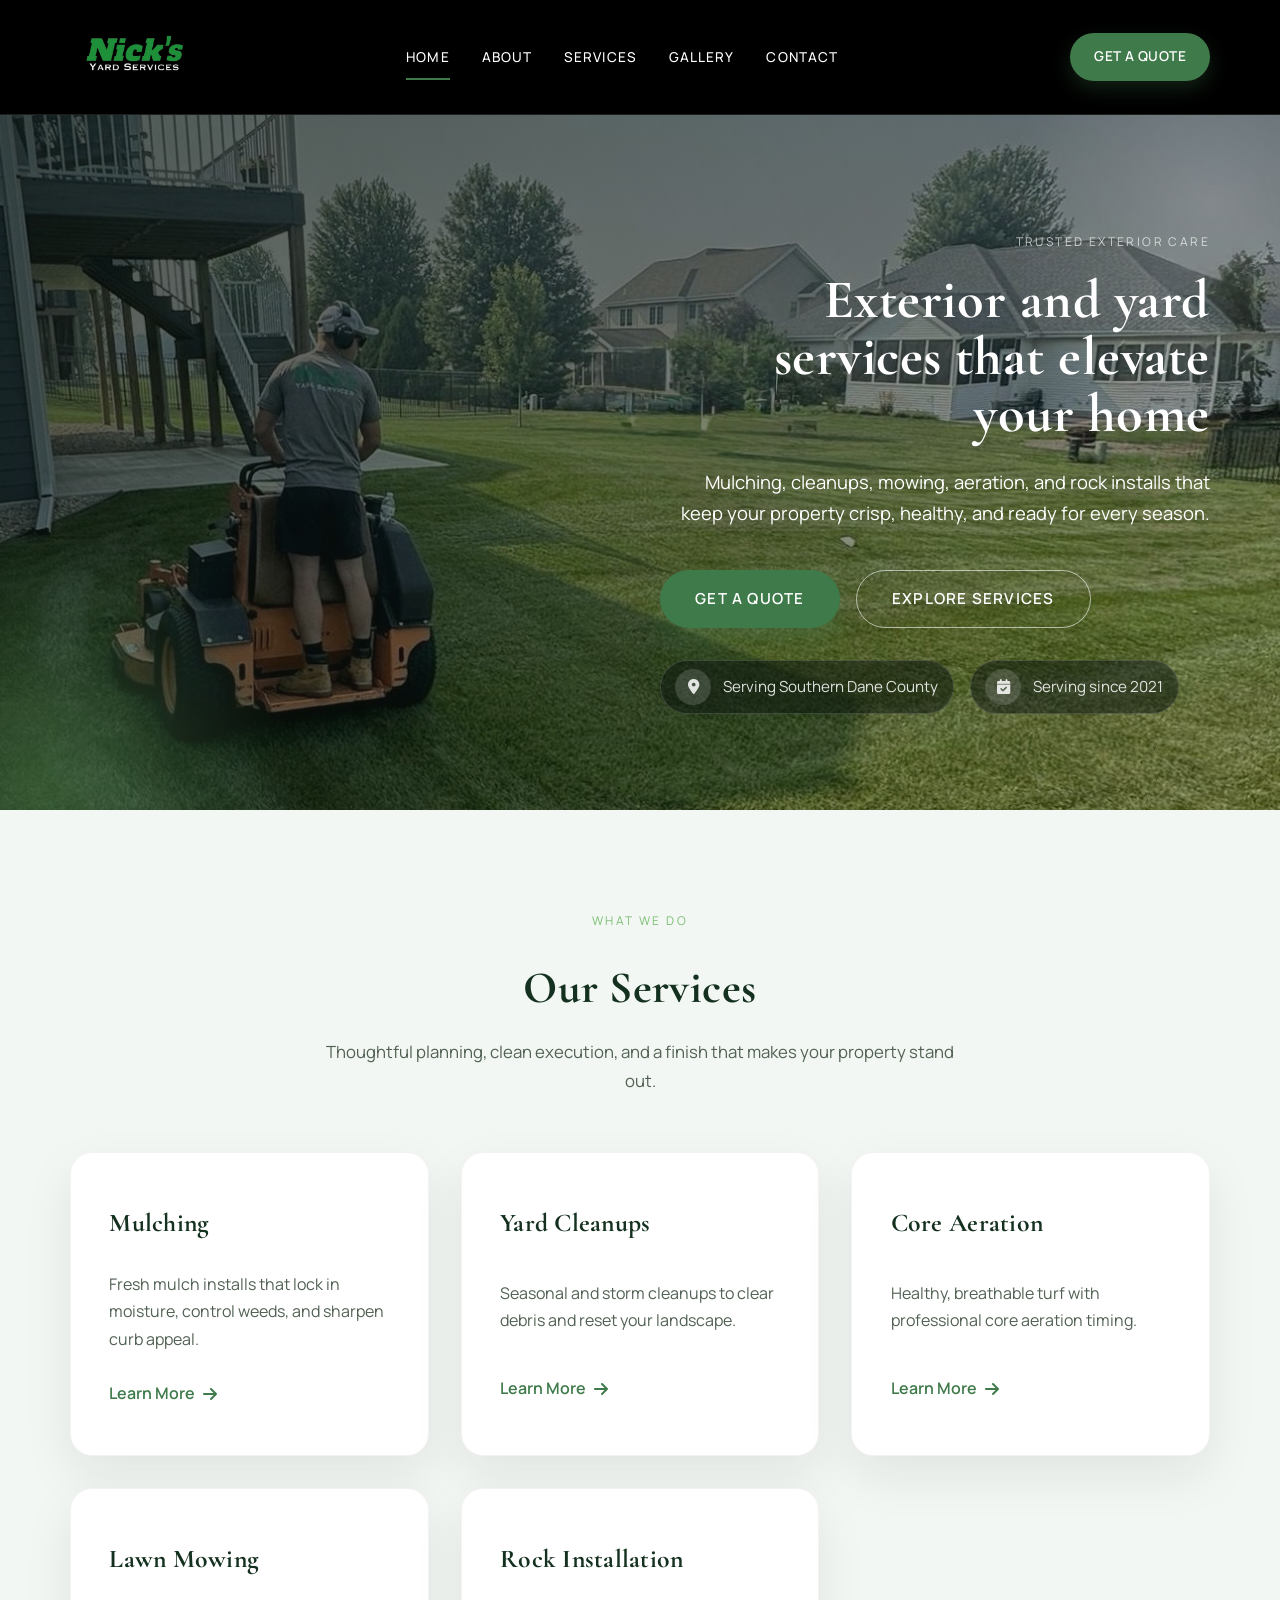
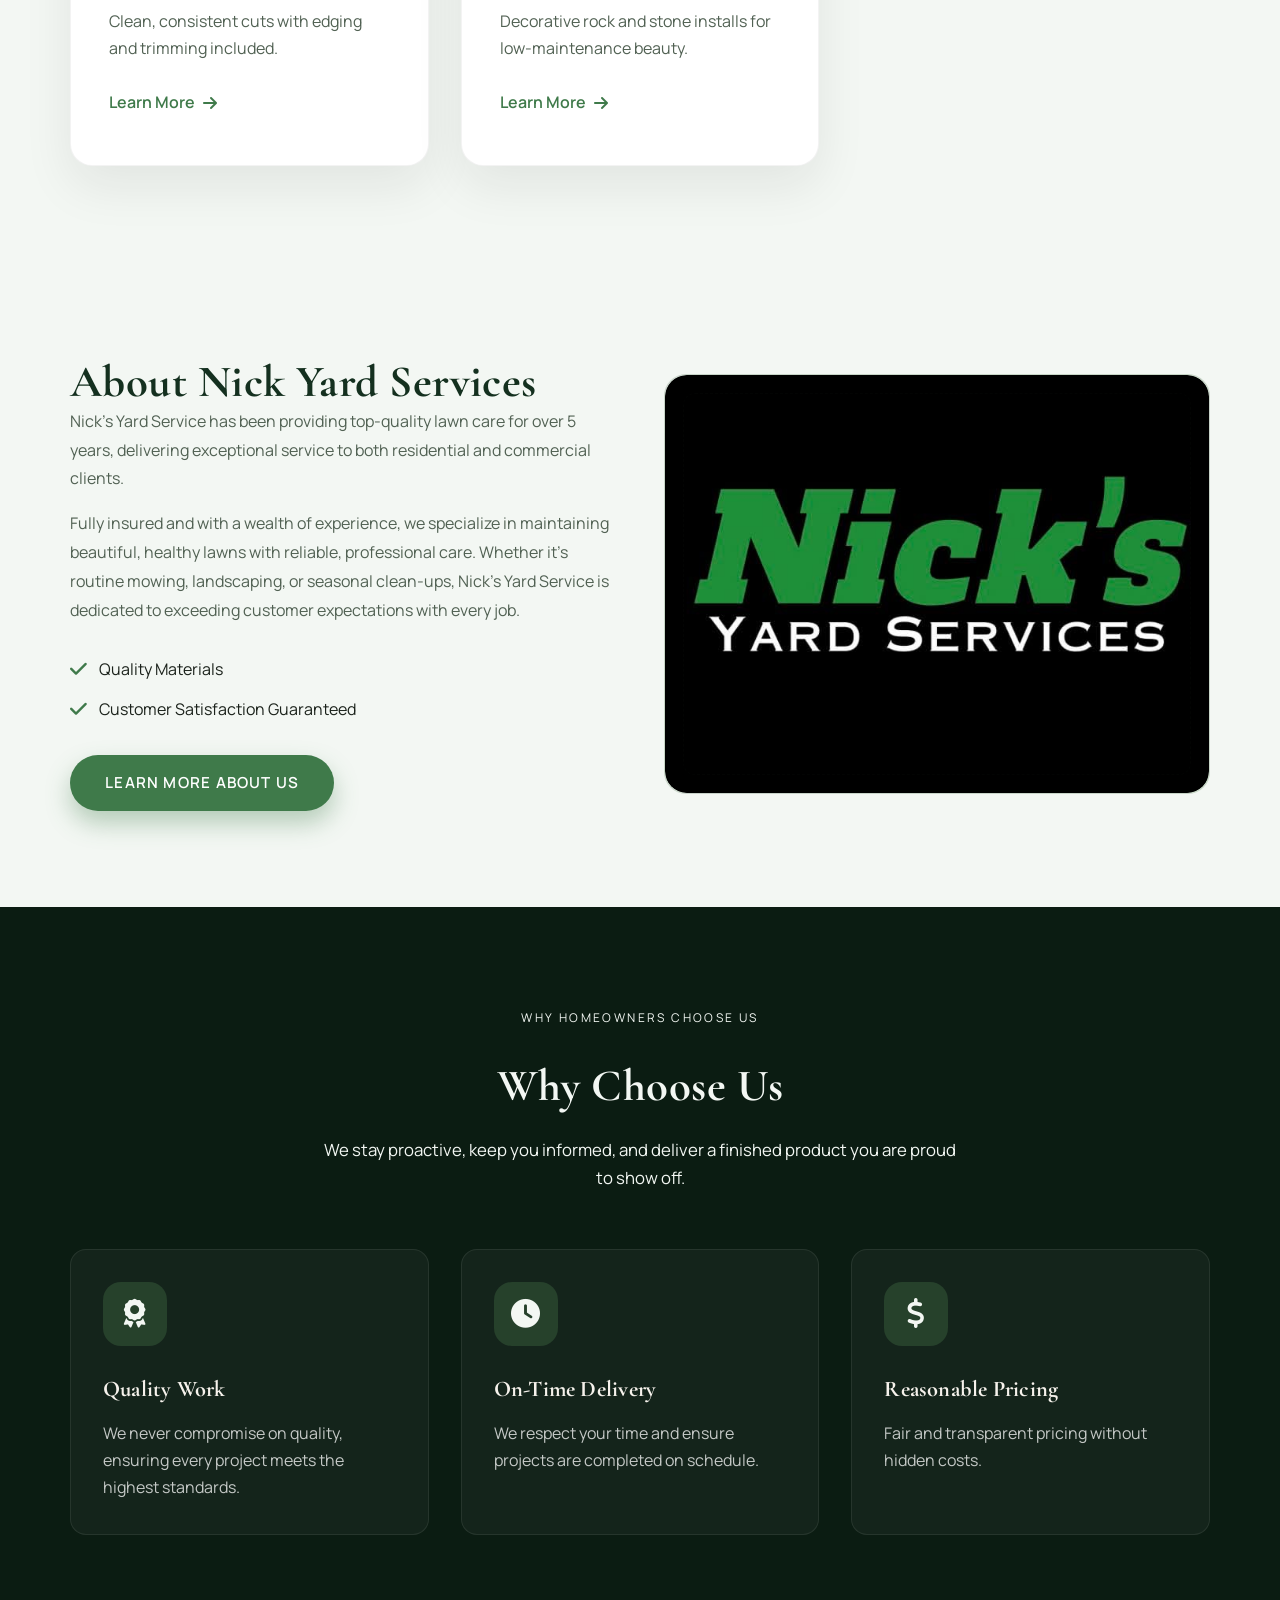
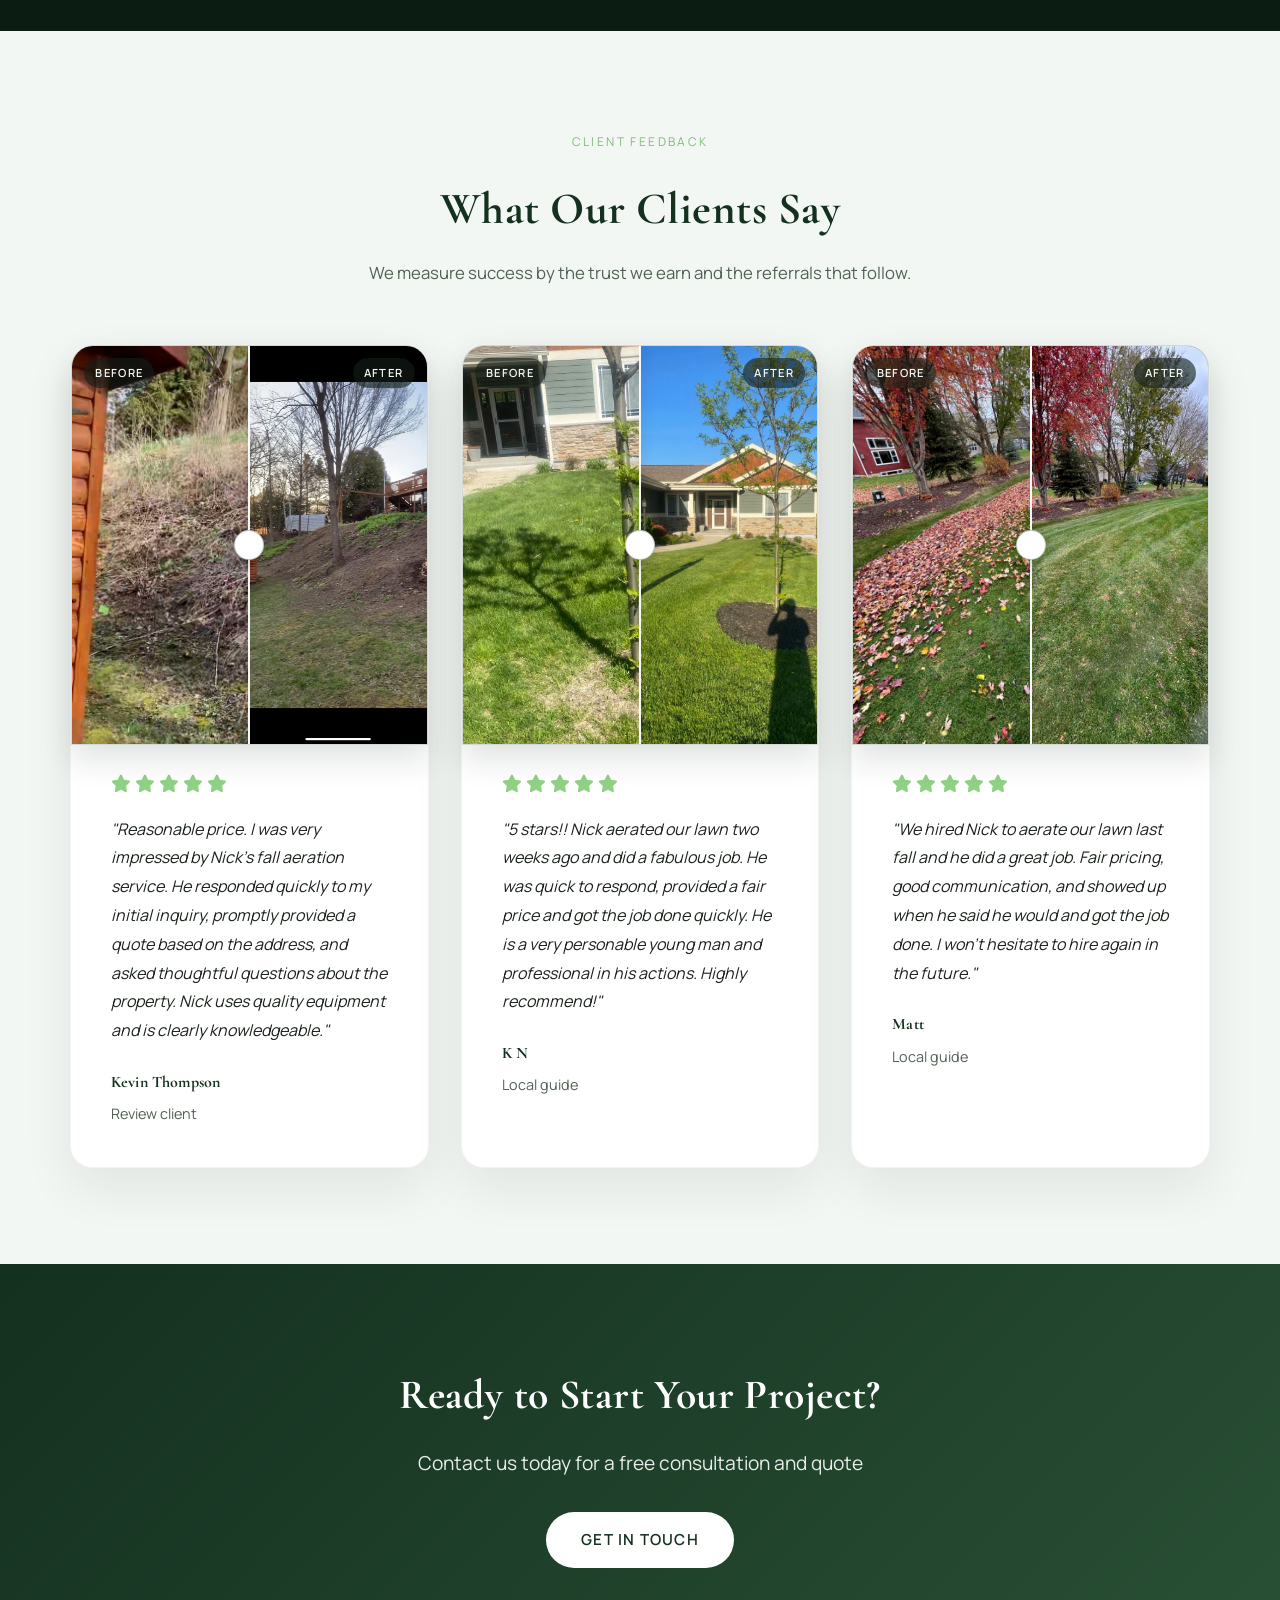
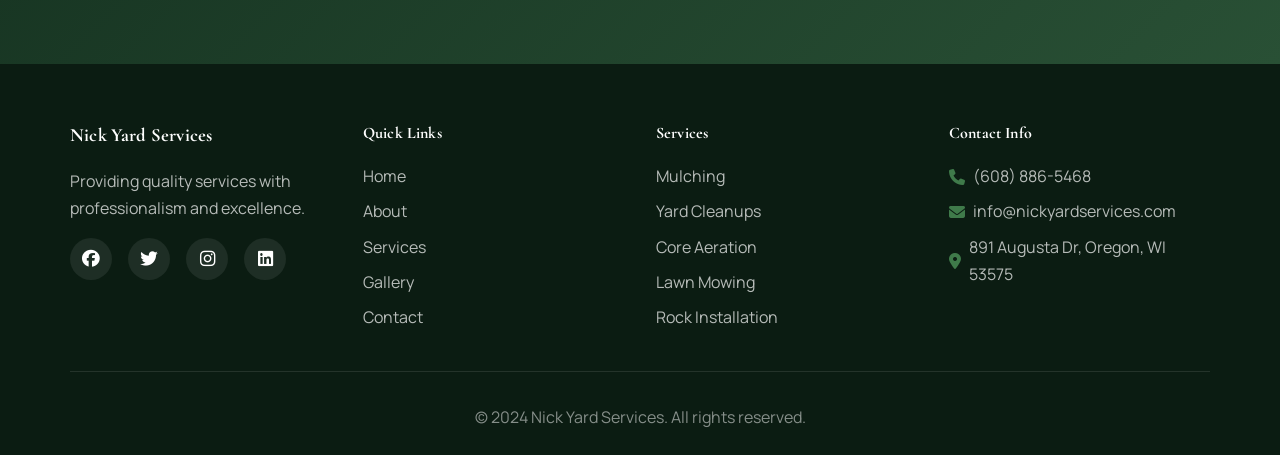
==== index.html @ 31096c82 "Image sliders done." ====
<!DOCTYPE html>
<html lang="en">
<head>
    <meta charset="UTF-8">
    <meta name="viewport" content="width=device-width, initial-scale=1.0">
    <meta name="description" content="Nick Yard Services - Professional services for your needs">
    <title>Nick Yard Services - Professional Services</title>
    <link rel="stylesheet" href="css/style.css">
    <link rel="preconnect" href="https://fonts.googleapis.com">
    <link rel="preconnect" href="https://fonts.gstatic.com" crossorigin>
    <link href="https://fonts.googleapis.com/css2?family=Cormorant+Garamond:wght@500;600;700&family=Manrope:wght@300;400;500;600;700&display=swap" rel="stylesheet">
    <link rel="stylesheet" href="https://cdnjs.cloudflare.com/ajax/libs/font-awesome/6.4.0/css/all.min.css">
</head>
<body>
    <!-- Header -->
    <header class="header">
        <nav class="navbar">
            <div class="container">
                <div class="nav-wrapper">
                    <div class="logo">
                        <a href="index.html" aria-label="Nick Yard Services home">
                            <img src="src/image0.jpeg" alt="Nick Yard Services logo" class="logo-img">
                        </a>
                    </div>
                    <ul class="nav-menu">
                        <li><a href="index.html" class="active">Home</a></li>
                        <li><a href="about.html">About</a></li>
                        <li><a href="services.html">Services</a></li>
                        <li><a href="gallery.html">Gallery</a></li>
                        <li><a href="contact.html">Contact</a></li>
                    </ul>
                    <a href="contact.html" class="nav-cta">Get a Quote</a>
                    <div class="hamburger">
                        <span></span>
                        <span></span>
                        <span></span>
                    </div>
                </div>
            </div>
        </nav>
    </header>

    <main>
        <!-- Hero Section -->
        <section class="hero hero-desktop">
            <div class="container hero-grid">
                <div class="hero-copy">
                    <span class="eyebrow">Trusted exterior care</span>
                    <h1 class="hero-title">Exterior and yard services that elevate your home</h1>
                    <p class="hero-subtitle">Mulching, cleanups, mowing, aeration, and rock installs that keep your property crisp, healthy, and ready for every season.</p>
                    <div class="hero-buttons">
                        <a href="contact.html" class="btn btn-primary">Get a Quote</a>
                        <a href="services.html" class="btn btn-secondary">Explore Services</a>
                    </div>
                    <div class="hero-highlights">
                        <div class="highlight">
                            <i class="fas fa-map-marker-alt"></i>
                            <span>Serving Southern Dane County</span>
                        </div>
                        <div class="highlight">
                            <i class="fas fa-calendar-check"></i>
                            <span>Serving since 2021</span>
                        </div>
                    </div>
                </div>
            </div>
        </section>

        <section class="hero hero-mobile">
            <div class="container hero-mobile-stack">
                <div class="hero-mobile-image" aria-hidden="true">
                    <h1 class="hero-title hero-mobile-title">Exterior and yard services that elevate your home</h1>
                </div>
                <div class="hero-mobile-card">
                    <span class="eyebrow">Trusted exterior care</span>
                    <p class="hero-subtitle">Mulching, cleanups, mowing, aeration, and rock installs that keep your property crisp, healthy, and ready for every season.</p>
                    <div class="hero-buttons">
                        <a href="contact.html" class="btn btn-primary">Get a Quote</a>
                        <a href="services.html" class="btn btn-secondary">Explore Services</a>
                    </div>
                    <div class="hero-highlights">
                        <div class="highlight">
                            <i class="fas fa-map-marker-alt"></i>
                            <span>Serving Southern Dane County</span>
                        </div>
                        <div class="highlight">
                            <i class="fas fa-calendar-check"></i>
                            <span>Serving since 2021</span>
                        </div>
                    </div>
                </div>
            </div>
        </section>

    <!-- Services Section -->
    <section class="services" id="services">
        <div class="container">
            <div class="section-header">
                <span class="eyebrow">What we do</span>
                <h2>Our Services</h2>
                <p>Thoughtful planning, clean execution, and a finish that makes your property stand out.</p>
            </div>
                <div class="services-grid">
                <div class="service-card">
                    <h3>Mulching</h3>
                    <p>Fresh mulch installs that lock in moisture, control weeds, and sharpen curb appeal.</p>
                    <a href="services.html#mulching" class="service-link">Learn More <i class="fas fa-arrow-right"></i></a>
                </div>
                <div class="service-card">
                    <h3>Yard Cleanups</h3>
                    <p>Seasonal and storm cleanups to clear debris and reset your landscape.</p>
                    <a href="services.html#cleanups" class="service-link">Learn More <i class="fas fa-arrow-right"></i></a>
                </div>
                <div class="service-card">
                    <h3>Core Aeration</h3>
                    <p>Healthy, breathable turf with professional core aeration timing.</p>
                    <a href="services.html#aeration" class="service-link">Learn More <i class="fas fa-arrow-right"></i></a>
                </div>
                <div class="service-card">
                    <h3>Lawn Mowing</h3>
                    <p>Clean, consistent cuts with edging and trimming included.</p>
                    <a href="services.html#mowing" class="service-link">Learn More <i class="fas fa-arrow-right"></i></a>
                </div>
                <div class="service-card">
                    <h3>Rock Installation</h3>
                    <p>Decorative rock and stone installs for low-maintenance beauty.</p>
                    <a href="services.html#rock" class="service-link">Learn More <i class="fas fa-arrow-right"></i></a>
                </div>
            </div>
        </div>
    </section>

    <!-- About Section -->
    <section class="about" id="about">
        <div class="container">
            <div class="about-wrapper">
                <div class="about-content">
                    <h2>About Nick Yard Services</h2>
                    <p>Nick's Yard Service has been providing top-quality lawn care for over 5 years, delivering exceptional service to both residential and commercial clients.</p>
                    <p>Fully insured and with a wealth of experience, we specialize in maintaining beautiful, healthy lawns with reliable, professional care. Whether it's routine mowing, landscaping, or seasonal clean-ups, Nick's Yard Service is dedicated to exceeding customer expectations with every job.</p>
                    <ul class="about-features">
                        <li><i class="fas fa-check"></i> Quality Materials</li>
                        <li><i class="fas fa-check"></i> Customer Satisfaction Guaranteed</li>
                    </ul>
                    <a href="about.html" class="btn btn-primary">Learn More About Us</a>
                </div>
                <div class="about-image">
                    <div class="image-placeholder">
                        <img src="src/image0.jpeg" alt="Nick Yard Services work" class="company-image">
                    </div>
                </div>
            </div>
        </div>
    </section>

    <!-- Why Choose Us Section -->
    <section class="why-choose">
        <div class="container">
            <div class="section-header">
                <span class="eyebrow">Why homeowners choose us</span>
                <h2>Why Choose Us</h2>
                <p>We stay proactive, keep you informed, and deliver a finished product you are proud to show off.</p>
            </div>
            <div class="features-grid">
                <div class="feature-item">
                    <div class="feature-icon">
                        <i class="fas fa-award"></i>
                    </div>
                    <h3>Quality Work</h3>
                    <p>We never compromise on quality, ensuring every project meets the highest standards.</p>
                </div>
                <div class="feature-item">
                    <div class="feature-icon">
                        <i class="fas fa-clock"></i>
                    </div>
                    <h3>On-Time Delivery</h3>
                    <p>We respect your time and ensure projects are completed on schedule.</p>
                </div>
                <div class="feature-item">
                    <div class="feature-icon">
                        <i class="fas fa-dollar-sign"></i>
                    </div>
                    <h3>Reasonable Pricing</h3>
                    <p>Fair and transparent pricing without hidden costs.</p>
                </div>
            </div>
        </div>
    </section>

    <!-- Testimonials Section -->
    <section class="testimonials" id="testimonials">
        <div class="container">
            <div class="section-header">
                <span class="eyebrow">Client feedback</span>
                <h2>What Our Clients Say</h2>
                <p>We measure success by the trust we earn and the referrals that follow.</p>
            </div>
            
            <div class="testimonials-grid">
                <div class="testimonial-card">
                    <div class="before-after" aria-label="Mulching before and after">
                        <img src="src/image20.jpeg" alt="Before mulching service" class="before-after-image">
                        <div class="before-after-after">
                            <img src="src/image21.jpeg" alt="After mulching service" class="before-after-image">
                        </div>
                        <span class="before-after-handle" aria-hidden="true"></span>
                    </div>
                    <div class="testimonial-rating">
                        <i class="fas fa-star"></i>
                        <i class="fas fa-star"></i>
                        <i class="fas fa-star"></i>
                        <i class="fas fa-star"></i>
                        <i class="fas fa-star"></i>
                    </div>
                    <p class="testimonial-text">"Reasonable price. I was very impressed by Nick’s fall aeration service. He responded quickly to my initial inquiry, promptly provided a quote based on the address, and asked thoughtful questions about the property. Nick uses quality equipment and is clearly knowledgeable."</p>
                    <div class="testimonial-author">
                        <h4>Kevin Thompson</h4>
                        <span>Review client</span>
                    </div>
                </div>
                <div class="testimonial-card">
                    <div class="before-after" aria-label="Yard cleanup before and after">
                        <img src="src/image19.jpeg" alt="Before yard cleanup" class="before-after-image image19-focus">
                        <div class="before-after-after">
                            <img src="src/image16.jpeg" alt="After yard cleanup" class="before-after-image">
                        </div>
                        <span class="before-after-handle" aria-hidden="true"></span>
                    </div>
                    <div class="testimonial-rating">
                        <i class="fas fa-star"></i>
                        <i class="fas fa-star"></i>
                        <i class="fas fa-star"></i>
                        <i class="fas fa-star"></i>
                        <i class="fas fa-star"></i>
                    </div>
                    <p class="testimonial-text">"5 stars!! Nick aerated our lawn two weeks ago and did a fabulous job. He was quick to respond, provided a fair price and got the job done quickly. He is a very personable young man and professional in his actions. Highly recommend!"</p>
                    <div class="testimonial-author">
                        <h4>K N</h4>
                        <span>Local guide</span>
                    </div>
                </div>
                <div class="testimonial-card">
                    <div class="before-after" aria-label="Core aeration before and after">
                        <img src="src/Image8.jpeg" alt="Before core aeration" class="before-after-image">
                        <div class="before-after-after">
                            <img src="src/image9.jpeg" alt="After core aeration" class="before-after-image">
                        </div>
                        <span class="before-after-handle" aria-hidden="true"></span>
                    </div>
                    <div class="testimonial-rating">
                        <i class="fas fa-star"></i>
                        <i class="fas fa-star"></i>
                        <i class="fas fa-star"></i>
                        <i class="fas fa-star"></i>
                        <i class="fas fa-star"></i>
                    </div>
                    <p class="testimonial-text">"We hired Nick to aerate our lawn last fall and he did a great job. Fair pricing, good communication, and showed up when he said he would and got the job done. I won't hesitate to hire again in the future."</p>
                    <div class="testimonial-author">
                        <h4>Matt</h4>
                        <span>Local guide</span>
                    </div>
                </div>
            </div>
        </div>
    </section>

    <!-- CTA Section -->
    <section class="cta">
        <div class="container">
            <div class="cta-content">
                <h2>Ready to Start Your Project?</h2>
                <p>Contact us today for a free consultation and quote</p>
                <a href="contact.html" class="btn btn-light">Get in Touch</a>
            </div>
        </div>
    </section>

    </main>

    <!-- Footer -->
    <footer class="footer">
        <div class="container">
            <div class="footer-grid">
                <div class="footer-column">
                    <h3>Nick Yard Services</h3>
                    <p>Providing quality services with professionalism and excellence.</p>
                    <div class="social-links">
                        <a href="#"><i class="fab fa-facebook"></i></a>
                        <a href="#"><i class="fab fa-twitter"></i></a>
                        <a href="#"><i class="fab fa-instagram"></i></a>
                        <a href="#"><i class="fab fa-linkedin"></i></a>
                    </div>
                </div>
                <div class="footer-column">
                    <h4>Quick Links</h4>
                    <ul>
                        <li><a href="index.html">Home</a></li>
                        <li><a href="about.html">About</a></li>
                        <li><a href="services.html">Services</a></li>
                        <li><a href="gallery.html">Gallery</a></li>
                        <li><a href="contact.html">Contact</a></li>
                    </ul>
                </div>
                <div class="footer-column">
                    <h4>Services</h4>
                    <ul>
                        <li><a href="services.html#mulching">Mulching</a></li>
                        <li><a href="services.html#cleanups">Yard Cleanups</a></li>
                        <li><a href="services.html#aeration">Core Aeration</a></li>
                        <li><a href="services.html#mowing">Lawn Mowing</a></li>
                        <li><a href="services.html#rock">Rock Installation</a></li>
                    </ul>
                </div>
                <div class="footer-column">
                    <h4>Contact Info</h4>
                    <ul class="contact-info">
                        <li><i class="fas fa-phone"></i> (608) 886-5468</li>
                        <li><i class="fas fa-envelope"></i> info@nickyardservices.com</li>
                        <li><i class="fas fa-map-marker-alt"></i> 891 Augusta Dr, Oregon, WI 53575</li>
                    </ul>
                </div>
            </div>
            <div class="footer-bottom">
                <p>&copy; 2024 Nick Yard Services. All rights reserved.</p>
            </div>
        </div>
    </footer>

    <script src="js/script.js"></script>
</body>
</html>
---- css/style.css ----
/* ===== CSS Reset & Base Styles ===== */
* {
    margin: 0;
    padding: 0;
    box-sizing: border-box;
}

:root {
    --primary-color: #14301f;
    --secondary-color: #3f7a4a;
    --accent-color: #7bbf74;
    --text-dark: #1b221b;
    --text-light: #516153;
    --bg-light: #f3f7f3;
    --bg-white: #ffffff;
    --border-color: #d8e2d8;
    --shadow-soft: 0 20px 50px rgba(20, 30, 24, 0.08);
    --shadow-strong: 0 16px 40px rgba(20, 30, 24, 0.18);
    --radius-lg: 22px;
    --radius-md: 16px;
    --radius-sm: 10px;
    --transition: all 0.3s ease;
    --hero-accent: #6fdb77;
}

body {
    font-family: 'Manrope', 'Segoe UI', sans-serif;
    line-height: 1.7;
    color: var(--text-dark);
    background: var(--bg-light);
    overflow-x: hidden;
}

h1,
h2,
h3,
h4,
.logo h2 {
    font-family: 'Cormorant Garamond', 'Times New Roman', serif;
    letter-spacing: 0.01em;
}

.container {
    max-width: 1180px;
    margin: 0 auto;
    padding: 0 20px;
}

a {
    text-decoration: none;
    color: inherit;
    transition: var(--transition);
}

ul {
    list-style: none;
}

img {
    max-width: 100%;
    height: auto;
    display: block;
}

/* ===== Header & Navigation ===== */
.header {
    background: #000000;
    border-bottom: 1px solid rgba(255, 255, 255, 0.12);
    position: sticky;
    top: 0;
    z-index: 1000;
}

.navbar {
    padding: 1rem 0;
}

.nav-wrapper {
    display: flex;
    justify-content: space-between;
    align-items: center;
    gap: 1.5rem;
}

.logo h2 {
    color: #ffffff;
    font-size: 1.7rem;
    font-weight: 700;
}

.company-image {
    width: 100%;
    height: 100%;
    object-fit: cover;
    border-radius: var(--radius-lg);
}

.logo a:hover h2 {
    color: #ffffff;
}

.before-after-image.image19-focus {
    object-position: center center;
    object-fit: cover;
}

.logo {
    display: flex;
    align-items: center;
}

.logo-img {
    height: 82px;
    width: auto;
    display: block;
    object-fit: contain;
}

.nav-menu {
    display: flex;
    gap: 2rem;
}

.nav-menu a {
    color: #ffffff;
    font-weight: 500;
    padding: 0.5rem 0;
    position: relative;
    text-transform: uppercase;
    letter-spacing: 0.08em;
    font-size: 0.85rem;
}

.nav-menu a::after {
    content: '';
    position: absolute;
    bottom: -6px;
    left: 0;
    width: 0;
    height: 2px;
    background: var(--secondary-color);
    transition: var(--transition);
}

.nav-menu a:hover::after,
.nav-menu a.active::after {
    width: 100%;
}

.nav-menu a:hover,
.nav-menu a.active {
    color: #ffffff;
}

.nav-cta {
    margin-left: 1.5rem;
    padding: 0.75rem 1.5rem;
    background: var(--secondary-color);
    color: white;
    border-radius: 999px;
    font-weight: 600;
    letter-spacing: 0.03em;
    text-transform: uppercase;
    font-size: 0.85rem;
    box-shadow: 0 8px 20px rgba(63, 122, 74, 0.28);
}

.nav-cta:hover {
    background: #34663e;
    transform: translateY(-1px);
}

.hamburger {
    display: none;
    flex-direction: column;
    cursor: pointer;
    gap: 5px;
}

.hamburger span {
    width: 25px;
    height: 3px;
    background: #ffffff;
    transition: var(--transition);
}

/* ===== Hero Section ===== */
.hero {
    position: relative;
    color: white;
    overflow: hidden;
}

.hero-desktop {
    padding: 7rem 0 6rem;
    background: linear-gradient(120deg, rgba(10, 20, 14, 0.72), rgba(10, 20, 14, 0.35)),
    url("../src/Home%20page%20image.jpeg") left center/cover no-repeat;
}

.hero-desktop::before {
    content: '';
    position: absolute;
    width: 420px;
    height: 420px;
    right: -140px;
    top: -120px;
    background: radial-gradient(circle, rgba(255, 255, 255, 0.18), transparent 70%);
    filter: blur(2px);
}

.hero-desktop::after {
    content: '';
    position: absolute;
    width: 520px;
    height: 520px;
    left: -220px;
    bottom: -240px;
    border-radius: 50%;
    background: radial-gradient(circle, rgba(123, 191, 116, 0.35), transparent 70%);
}

.hero-mobile {
    display: none;
}

.hero-mobile-image {
    display: none;
}

.hero-grid {
    position: relative;
    z-index: 1;
    display: grid;
    grid-template-columns: minmax(0, 1fr) minmax(0, 1fr);
    gap: 2.5rem;
    align-items: start;
}
.hero-copy {
    max-width: 600px;
    grid-column: 2;
    justify-self: end;
    margin-left: 0;
    border: none;
    padding: 0;
    text-align: right;
}

.hero-title {
    font-size: 3.4rem;
    font-weight: 700;
    margin-bottom: 1.5rem;
    line-height: 1.05;
    animation: fadeInUp 0.7s ease forwards;
}

.hero-subtitle {
    font-size: 1.15rem;
    margin-bottom: 2.5rem;
    opacity: 0.88;
    animation: fadeInUp 0.9s ease forwards;
}

.hero-buttons {
    display: flex;
    gap: 1rem;
    flex-wrap: wrap;
    animation: fadeInUp 1.1s ease forwards;
}


.hero-highlights {
    margin-top: 2rem;
    display: flex;
    flex-wrap: wrap;
    gap: 0.75rem 1rem;
}

.highlight {
    display: inline-flex;
    align-items: center;
    gap: 0.75rem;
    font-size: 0.95rem;
    color: rgba(255, 255, 255, 0.85);
    padding: 0.5rem 0.9rem;
    border-radius: 999px;
    background: rgba(10, 20, 14, 0.5);
    border: 1px solid rgba(255, 255, 255, 0.15);
}

.highlight i {
    width: 36px;
    height: 36px;
    flex: 0 0 36px;
    border-radius: 50%;
    background: rgba(255, 255, 255, 0.15);
    display: flex;
    align-items: center;
    justify-content: center;
    font-size: 0.95rem;
    line-height: 1;
}

.hero-card {
    background: rgba(255, 255, 255, 0.12);
    border-radius: var(--radius-lg);
    padding: 1.5rem;
    border: 1px solid rgba(255, 255, 255, 0.15);
    animation: fadeInUp 1.1s ease;
    max-width: 360px;
    margin-left: 0;
    grid-column: 2;
    justify-self: end;
}

@keyframes heroZoom {
    from {
        background-size: 105%;
    }
    to {
        background-size: 100%;
    }
}


.hero-card-inner {
    background: rgba(16, 21, 17, 0.7);
    border-radius: var(--radius-lg);
    padding: 2rem;
    display: grid;
    gap: 1.5rem;
}

.hero-card-title {
    text-transform: uppercase;
    letter-spacing: 0.18em;
    font-size: 0.75rem;
    color: rgba(255, 255, 255, 0.7);
}

.hero-stats {
    display: grid;
    gap: 1.5rem;
}

.hero-stat {
    display: flex;
    flex-direction: column;
    gap: 0.25rem;
}

.stat-value {
    font-size: 2rem;
    font-weight: 700;
    color: #f6f2ec;
}

.stat-label {
    text-transform: uppercase;
    letter-spacing: 0.08em;
    font-size: 0.75rem;
    color: rgba(255, 255, 255, 0.65);
}

.hero-card-footer {
    display: flex;
    align-items: center;
    gap: 0.75rem;
    padding-top: 1rem;
    border-top: 1px solid rgba(255, 255, 255, 0.12);
    color: rgba(255, 255, 255, 0.8);
    font-size: 0.95rem;
}

.eyebrow {
    display: inline-flex;
    align-items: center;
    gap: 0.5rem;
    text-transform: uppercase;
    letter-spacing: 0.2em;
    font-size: 0.75rem;
    color: var(--accent-color);
    margin-bottom: 1.2rem;
}

.hero .eyebrow {
    color: rgba(255, 255, 255, 0.7);
}

@keyframes fadeInUp {
    0% {
        opacity: 0;
        transform: translateY(40px) scale(0.98);
        filter: blur(4px);
    }
    60% {
        opacity: 1;
        transform: translateY(0) scale(1);
        filter: blur(0);
    }
    100% {
        opacity: 1;
        transform: translateY(0);
    }
}


/* ===== Buttons ===== */
.btn {
    display: inline-flex;
    align-items: center;
    justify-content: center;
    padding: 0.95rem 2.2rem;
    border-radius: 999px;
    font-weight: 600;
    cursor: pointer;
    transition: var(--transition);
    border: none;
    font-size: 0.95rem;
    text-transform: uppercase;
    letter-spacing: 0.08em;
}

.btn-primary {
    background: var(--secondary-color);
    color: white;
    box-shadow: 0 12px 25px rgba(63, 122, 74, 0.35);
}

.btn-primary:hover {
    background: #34663e;
    transform: translateY(-2px);
}

.btn-secondary {
    background: transparent;
    color: white;
    border: 1px solid rgba(255, 255, 255, 0.6);
}

.btn-secondary:hover {
    background: white;
    color: var(--primary-color);
}

.btn-light {
    background: white;
    color: var(--primary-color);
}

.btn-light:hover {
    background: #f1ebe2;
    transform: translateY(-2px);
}

.hero-copy-mobile {
    display: none;
}

/* ===== Sections ===== */
section {
    padding: 6rem 0;
}

.section-header {
    text-align: center;
    margin-bottom: 3.5rem;
}

.section-header h2 {
    font-size: 2.8rem;
    color: var(--primary-color);
    margin-bottom: 0.75rem;
}

.section-header p {
    font-size: 1.05rem;
    color: var(--text-light);
    max-width: 640px;
    margin: 0 auto;
}

/* ===== Services Section ===== */
.services {
    background: var(--bg-light);
}

.services-grid {
    display: grid;
    grid-template-columns: repeat(auto-fit, minmax(280px, 1fr));
    gap: 2rem;
}

.service-card {
    background: white;
    padding: 3rem 2.4rem;
    border-radius: var(--radius-lg);
    text-align: left;
    transition: var(--transition);
    box-shadow: var(--shadow-soft);
    border: 1px solid rgba(34, 34, 34, 0.05);
    display: grid;
    gap: 1.2rem;
}

.service-card:hover {
    transform: translateY(-8px);
    box-shadow: var(--shadow-strong);
}

.service-icon {
    width: 70px;
    height: 70px;
    margin-bottom: 0.5rem;
    background: rgba(63, 122, 74, 0.12);
    border-radius: 18px;
    display: flex;
    align-items: center;
    justify-content: center;
    font-size: 1.8rem;
    color: var(--secondary-color);
}

.before-after {
    position: relative;
    height: 400px;
    border-radius: 20px;
    overflow: hidden;
    background: rgba(63, 122, 74, 0.12);
    border: 1px solid rgba(20, 30, 24, 0.1);
    box-shadow: 0 16px 30px rgba(20, 30, 24, 0.12);
    cursor: ew-resize;
    touch-action: none;
    --before-after-position: 50%;
}

.before-after::before,
.before-after::after {
    position: absolute;
    top: 12px;
    padding: 0.35rem 0.7rem;
    border-radius: 999px;
    font-size: 0.7rem;
    text-transform: uppercase;
    letter-spacing: 0.12em;
    font-weight: 600;
    color: #f3f7f3;
    background: rgba(20, 30, 24, 0.6);
    z-index: 3;
    pointer-events: none;
}

.before-after::before {
    content: 'Before';
    left: 12px;
}

.before-after::after {
    content: 'After';
    right: 12px;
}

.before-after-image {
    width: 100%;
    height: 100%;
    object-fit: cover;
    display: block;
    filter: saturate(1.05) contrast(1.03);
}

.before-after-image.zoom-out {
    object-fit: cover;
}

.before-after-after {
    position: absolute;
    inset: 0;
    width: calc(100% - var(--before-after-position));
    overflow: hidden;
    left: auto;
    right: 0;
}

.before-after-handle {
    position: absolute;
    top: 0;
    bottom: 0;
    left: var(--before-after-position);
    width: 2px;
    background: rgba(255, 255, 255, 0.95);
    transform: translateX(-1px);
    box-shadow: 0 0 12px rgba(0, 0, 0, 0.25);
}

.before-after-handle::after {
    content: '';
    position: absolute;
    top: 50%;
    left: 50%;
    width: 28px;
    height: 28px;
    border-radius: 50%;
    background: #ffffff;
    border: 1px solid rgba(20, 30, 24, 0.25);
    transform: translate(-50%, -50%);
    box-shadow: 0 6px 16px rgba(0, 0, 0, 0.2);
}

.before-after.is-dragging .before-after-after,
.before-after.is-dragging .before-after-handle {
    animation: none;
}

.service-card h3 {
    font-size: 1.6rem;
    margin-bottom: 0.5rem;
    color: var(--primary-color);
}

.service-card p {
    color: var(--text-light);
    margin-bottom: 0.5rem;
}

.service-link {
    color: var(--secondary-color);
    font-weight: 600;
    display: inline-flex;
    align-items: center;
    gap: 0.5rem;
}

.service-link:hover {
    gap: 1rem;
}

/* ===== About Section ===== */
.about-wrapper {
    display: grid;
    grid-template-columns: 1fr 1fr;
    gap: 3rem;
    align-items: center;
}

.about-content h2 {
    font-size: 2.8rem;
    color: var(--primary-color);
    line-height: 1.1;
}

.about-content p {
    color: var(--text-light);
    margin-bottom: 1rem;
    line-height: 1.8;
}

.about-features {
    margin: 2rem 0;
}

.about-features li {
    display: flex;
    align-items: center;
    gap: 0.75rem;
    margin-bottom: 0.75rem;
    color: var(--text-dark);
}

.about-features i {
    color: var(--secondary-color);
    font-size: 1.2rem;
}

.about-image {
    display: flex;
    justify-content: center;
}

.image-placeholder {
    width: 100%;
    height: 420px;
    background: linear-gradient(135deg, rgba(63, 122, 74, 0.12), rgba(123, 191, 116, 0.2));
    border-radius: var(--radius-lg);
    display: flex;
    flex-direction: column;
    align-items: center;
    justify-content: center;
    color: var(--text-light);
    border: 1px solid rgba(20, 30, 24, 0.1);
    position: relative;
    overflow: hidden;
}

.image-placeholder.has-image {
    padding: 0;
    background: none;
}

.image-placeholder.has-image::after {
    display: none;
}

.gallery-image {
    width: 100%;
    height: 100%;
    object-fit: cover;
    display: block;
}

.image-placeholder::after {
    content: '';
    position: absolute;
    inset: 18px;
    border-radius: calc(var(--radius-lg) - 10px);
    border: 1px dashed rgba(20, 30, 24, 0.15);
}

.image-placeholder i {
    font-size: 4rem;
    margin-bottom: 1rem;
}

/* ===== Why Choose Us Section ===== */
.why-choose {
    background: #0b1c12;
    color: #f3f7f3;
}

.why-choose .section-header h2,
.why-choose .section-header p,
.why-choose .section-header .eyebrow {
    color: #f3f7f3;
}

.features-grid {
    display: grid;
    grid-template-columns: repeat(auto-fit, minmax(250px, 1fr));
    gap: 2rem;
}

.feature-item {
    text-align: left;
    padding: 2rem;
    border-radius: var(--radius-md);
    background: white;
    border: 1px solid rgba(20, 30, 24, 0.08);
    box-shadow: var(--shadow-soft);
}

.feature-icon {
    width: 64px;
    height: 64px;
    margin: 0 0 1.5rem;
    background: rgba(63, 122, 74, 0.12);
    border-radius: 18px;
    display: flex;
    align-items: center;
    justify-content: center;
    font-size: 1.8rem;
    color: var(--secondary-color);
}


.feature-item h3 {
    font-size: 1.4rem;
    margin-bottom: 0.75rem;
    color: var(--primary-color);
}

.feature-item p {
    color: var(--text-light);
}

.why-choose .feature-item {
    background: rgba(255, 255, 255, 0.04);
    border: 1px solid rgba(255, 255, 255, 0.08);
    box-shadow: none;
}

.why-choose .feature-icon {
    background: rgba(123, 191, 116, 0.18);
    color: #f3f7f3;
}

.why-choose .feature-item h3 {
    color: #f6f2ec;
}

.why-choose .feature-item p {
    color: rgba(255, 255, 255, 0.75);
}

/* ===== Testimonials Section ===== */
.testimonials-grid {
    display: grid;
    grid-template-columns: repeat(auto-fit, minmax(300px, 1fr));
    gap: 2rem;
}

.testimonial-card {
    background: white;
    padding: 2.5rem;
    border-radius: var(--radius-lg);
    box-shadow: var(--shadow-soft);
    border: 1px solid rgba(34, 34, 34, 0.05);
}

.testimonial-card .before-after {
    margin: -2.5rem -2.5rem 1.5rem -2.5rem;
    border-radius: var(--radius-lg) var(--radius-lg) 0 0;
}

.testimonial-rating {
    color: #91d186;
    margin-bottom: 1rem;
    font-size: 1.1rem;
}

.testimonial-text {
    color: var(--text-dark);
    font-style: italic;
    margin-bottom: 1.5rem;
    line-height: 1.8;
}

.testimonial-author h4 {
    color: var(--primary-color);
    margin-bottom: 0.25rem;
}

.testimonial-author span {
    color: var(--text-light);
    font-size: 0.9rem;
}

/* ===== CTA Section ===== */
.cta {
    background: linear-gradient(135deg, #14301f 0%, #295035 100%);
    color: white;
    text-align: center;
}

.cta-content h2 {
    font-size: 2.6rem;
    margin-bottom: 1rem;
}

.cta-content p {
    font-size: 1.2rem;
    margin-bottom: 2rem;
    opacity: 0.9;
}

/* ===== Footer ===== */
.footer {
    background: #0b1c12;
    color: white;
    padding: 3.5rem 0 1.5rem;
}

.footer-grid {
    display: grid;
    grid-template-columns: repeat(auto-fit, minmax(250px, 1fr));
    gap: 2rem;
    margin-bottom: 2rem;
}

.footer-column h3,
.footer-column h4 {
    margin-bottom: 1rem;
}

.footer-column p {
    color: rgba(255, 255, 255, 0.7);
    margin-bottom: 1rem;
}

.footer-column ul li {
    margin-bottom: 0.5rem;
}

.footer-column ul li a {
    color: rgba(255, 255, 255, 0.7);
}

.footer-column ul li a:hover {
    color: white;
    padding-left: 5px;
}

.social-links {
    display: flex;
    gap: 1rem;
    margin-top: 1rem;
}

.social-links a {
    width: 42px;
    height: 42px;
    background: rgba(255, 255, 255, 0.08);
    border-radius: 50%;
    display: flex;
    align-items: center;
    justify-content: center;
    font-size: 1.1rem;
}

.social-links a:hover {
    background: var(--secondary-color);
    transform: translateY(-3px);
}

.contact-info li {
    display: flex;
    align-items: center;
    gap: 0.5rem;
    color: rgba(255, 255, 255, 0.7);
    margin-bottom: 0.75rem;
}

.contact-info i {
    color: var(--secondary-color);
}

.footer-bottom {
    text-align: center;
    padding-top: 2rem;
    border-top: 1px solid rgba(255, 255, 255, 0.1);
}

.footer-bottom p {
    color: rgba(255, 255, 255, 0.5);
}

/* ===== Page-specific Styles ===== */
.page-header {
    background: linear-gradient(135deg, #1f2b23 0%, #2f4035 100%);
    color: white;
    padding: 5.5rem 0 3rem;
    text-align: center;
}

.page-header h1 {
    font-size: 3rem;
    margin-bottom: 0.5rem;
}

.page-header p {
    font-size: 1.2rem;
    opacity: 0.9;
}

.content-section {
    padding: 4rem 0;
}

.content-wrapper {
    max-width: 900px;
    margin: 0 auto;
}

/* ===== Gallery Grid ===== */
.gallery-grid {
    display: grid;
    grid-template-columns: repeat(auto-fill, minmax(300px, 1fr));
    gap: 1.5rem;
}

.gallery-item {
    position: relative;
    overflow: hidden;
    border-radius: 10px;
    height: 250px;
    cursor: pointer;
}

.gallery-item .image-placeholder {
    height: 100%;
    transition: var(--transition);
}

.gallery-item:hover .image-placeholder {
    transform: scale(1.1);
}

.gallery-filter {
    text-align: center;
    margin-bottom: 2rem;
}

.filter-btn {
    background: transparent;
    color: var(--primary-color);
    border: 1px solid var(--border-color);
    padding: 0.75rem 1.6rem;
    margin: 0.5rem;
    border-radius: 999px;
    cursor: pointer;
    font-size: 0.95rem;
    letter-spacing: 0.08em;
    text-transform: uppercase;
    transition: var(--transition);
}

.filter-btn.active {
    background: var(--secondary-color);
    color: white;
    border: 1px solid var(--secondary-color);
}

.filter-btn:hover {
    background: var(--secondary-color);
    color: white;
    border-color: var(--secondary-color);
}

.gallery-info {
    padding: 1rem;
    text-align: center;
}

/* ===== Contact Form ===== */
.contact-container {
    display: grid;
    grid-template-columns: 1fr 1fr;
    gap: 3rem;
}

.contact-form {
    background: white;
    padding: 2.5rem;
    border-radius: var(--radius-lg);
    box-shadow: var(--shadow-soft);
}

.form-group {
    margin-bottom: 1.5rem;
}

.form-group label {
    display: block;
    margin-bottom: 0.5rem;
    color: var(--text-dark);
    font-weight: 500;
}

.form-group input,
.form-group textarea,
.form-group select {
    width: 100%;
    padding: 0.75rem;
    border: 1px solid var(--border-color);
    border-radius: 5px;
    font-family: inherit;
    font-size: 1rem;
    transition: var(--transition);
}

.form-group input:focus,
.form-group textarea:focus,
.form-group select:focus {
    outline: none;
    border-color: var(--secondary-color);
}

.form-group textarea {
    min-height: 150px;
    resize: vertical;
}

.contact-info-section {
    background: var(--bg-light);
    padding: 2rem;
    border-radius: 10px;
}

.contact-info-section h3 {
    color: var(--primary-color);
    margin-bottom: 1.5rem;
}

.contact-detail {
    display: flex;
    align-items: flex-start;
    gap: 1rem;
    margin-bottom: 1.5rem;
}

.contact-detail i {
    color: var(--secondary-color);
    font-size: 1.5rem;
    margin-top: 0.25rem;
}

.contact-detail-text h4 {
    color: var(--primary-color);
    margin-bottom: 0.25rem;
}

.contact-detail-text p {
    color: var(--text-light);
}

/* ===== Services Detail ===== */
.services-detail-grid {
    display: grid;
    grid-template-columns: repeat(auto-fit, minmax(300px, 1fr));
    gap: 2rem;
    margin-top: 3rem;
}

.service-detail-card {
    background: white;
    padding: 2.25rem;
    border-radius: var(--radius-lg);
    box-shadow: var(--shadow-soft);
}

.service-detail-card h3 {
    color: var(--primary-color);
    margin-bottom: 1rem;
    font-size: 1.5rem;
}

.service-detail-card ul {
    list-style: none;
}

.service-detail-card ul li {
    padding: 0.5rem 0;
    color: var(--text-light);
    display: flex;
    align-items: center;
    gap: 0.5rem;
}

.service-detail-card ul li::before {
    content: "✓";
    color: var(--secondary-color);
    font-weight: bold;
}

.bg-light-section {
    background: var(--bg-light);
}

.section-title-centered {
    text-align: center;
    color: var(--primary-color);
    margin-bottom: 3rem;
}

.process-step-icon {
    background: var(--secondary-color) !important;
}

.gallery-item-title {
    color: var(--primary-color);
}

.gallery-item-description {
    color: var(--text-light);
    font-size: 0.9rem;
}

.team-member-image {
    height: 200px;
    margin-bottom: 1rem;
}

.form-heading {
    color: var(--primary-color);
    margin-bottom: 1.5rem;
}

.btn-full-width {
    width: 100%;
}

.form-success {
    background: #27ae60;
    color: white;
    padding: 1rem;
    border-radius: 5px;
    margin-top: 1rem;
    text-align: center;
}

.form-error {
    background: var(--accent-color);
    color: white;
    padding: 1rem;
    border-radius: 5px;
    margin-top: 1rem;
    text-align: center;
}

.back-to-top {
    position: fixed;
    bottom: 30px;
    right: 30px;
    background: var(--secondary-color);
    color: white;
    border: none;
    width: 50px;
    height: 50px;
    border-radius: 50%;
    cursor: pointer;
    display: none;
    align-items: center;
    justify-content: center;
    font-size: 1.1rem;
    box-shadow: 0 10px 20px rgba(63, 122, 74, 0.3);
    transition: var(--transition);
    z-index: 999;
}

.back-to-top:hover {
    transform: translateY(-5px);
    background: var(--primary-color);
}

.back-to-top.show {
    display: flex;
}

/* ===== Responsive Design ===== */
@media (max-width: 768px) {
    :root {
        --mobile-hero-width: min(560px, calc(100% - 2rem));
    }

    .hero-desktop {
        display: none;
    }

    .hero-mobile {
        display: block;
        padding: 82px 0 4.8rem;
        background: var(--bg-light);
        color: var(--text-dark);
    }

    .hero-mobile .hero-title,
    .hero-mobile .hero-subtitle {
        color: var(--text-dark);
        text-shadow: none;
    }

    .hero-mobile .hero-mobile-title {
        color: #ffffff;
        text-shadow: 0 10px 22px rgba(0, 0, 0, 0.6);
    }

    .hero-mobile-stack {
        width: var(--mobile-hero-width);
        margin: 0 auto;
        display: flex;
        flex-direction: column;
        gap: 1.2rem;
    }

    .hero-mobile-image {
        display: block;
        width: 100%;
        height: 380px;
        background: linear-gradient(to right, rgba(0, 0, 0, 0.15), rgba(0, 0, 0, 0.4)),
        url("../src/Home%20page%20image.jpeg") 20% center/cover no-repeat;
        border-radius: 20px;
        box-shadow: 0 20px 40px rgba(0, 0, 0, 0.25);
        position: relative;
        display: flex;
        align-items: center;
        justify-content: flex-end;
        padding: 2rem 1.5rem;
    }

    .hero-mobile-title {
        position: absolute;
        top: 50%;
        right: 1.5rem;
        transform: translateY(-50%);
        color: #ffffff;
        text-shadow: 0 4px 12px rgba(0, 0, 0, 0.5), 0 2px 6px rgba(0, 0, 0, 0.3);
        font-size: 2.5rem;
        font-weight: 800;
        line-height: 1.08;
        text-align: right;
        margin: 0;
        max-width: 58%;
        letter-spacing: -0.01em;
    }

    .hero-mobile-card {
        background: #ffffff;
        border: 1px solid rgba(20, 30, 24, 0.1);
        border-radius: 20px;
        box-shadow: 0 10px 30px rgba(20, 30, 24, 0.15);
        padding: 2rem 1.75rem 2.25rem;
        text-align: center;
        display: flex;
        flex-direction: column;
        gap: 1.25rem;
        align-items: center;
    }

    .hero-mobile .eyebrow {
        color: var(--accent-color);
        margin-bottom: 0;
    }

    .hero-mobile .hero-subtitle {
        font-size: 1.05rem;
        line-height: 1.6;
        max-width: 400px;
        margin: 0 auto;
        color: var(--text-light);
    }

    .hero-mobile .hero-buttons {
        width: 100%;
        display: flex;
        flex-direction: column;
        align-items: stretch;
        gap: 1rem;
        margin-top: 0.25rem;
    }
    
    .hero-mobile .hero-buttons .btn {
        width: 100%;
    }

    .hero-mobile .hero-highlights {
        display: flex;
        flex-direction: column;
        gap: 0.75rem;
        width: 100%;
        margin-top: 0.5rem;
    }
    
    .hero-mobile .highlight {
        background: rgba(111, 219, 119, 0.08);
        border-color: rgba(111, 219, 119, 0.25);
        color: var(--text-dark);
        justify-content: center;
    }
    
    .hero-mobile .highlight i {
        background: rgba(111, 219, 119, 0.15);
        color: var(--secondary-color);
    }

    .header {
        position: fixed;
        top: 0;
        left: 0;
        right: 0;
        height: 82px;
        z-index: 1200;
        border-bottom: none;
    }

    .navbar {
        padding: 0;
    }

    .nav-wrapper {
        min-height: 82px;
        padding: 0 20px;
    }

    .logo-img {
        height: 60px;
    }

    .hamburger {
        gap: 6px;
    }

    .hamburger span {
        width: 30px;
        height: 3px;
    }

    .hamburger {
        display: flex;
    }

    .nav-menu {
        position: fixed;
        left: -100%;
        top: 82px;
        flex-direction: column;
        background: rgba(243, 247, 243, 0.98);
        width: 100%;
        text-align: center;
        transition: 0.3s;
        box-shadow: 0 10px 27px rgba(0, 0, 0, 0.05);
        padding: 2rem 0;
        gap: 0;
    }
    
    .nav-menu a {
        color: var(--text-dark);
    }
    
    .nav-menu a:hover,
    .nav-menu a.active {
        color: var(--secondary-color);
    }

    .nav-cta {
        display: none;
    }

    .hero-grid {
        grid-template-columns: 1fr;
        position: relative;
        display: grid;
        gap: 1.75rem;
        justify-items: center;
        align-items: center;
        width: 100%;
    }

    .hero .container.hero-grid {
        width: var(--mobile-hero-width);
        margin: 0 auto;
        padding: 0;
    }

    .hero-copy {
        width: 100%;
        max-width: none;
        padding: 1.6rem 1.4rem 1.8rem;
        color: var(--text-dark);
        position: relative;
        z-index: 2;
        display: flex;
        flex-direction: column;
        gap: 1.1rem;
        margin: 0 auto;
        text-align: center;
        align-items: center;
        background: #ffffff;
        border: 1px solid rgba(20, 30, 24, 0.12);
        border-radius: 18px;
        box-shadow: 0 18px 36px rgba(20, 30, 24, 0.2);
    }

    .hero-copy .eyebrow {
        display: none;
    }

    .hero-copy .eyebrow {
        margin-bottom: 0;
    }

    .hero-copy .hero-title {
        margin-bottom: 0;
    }

    .hero-copy .hero-subtitle {
        margin-bottom: 0.25rem;
    }

    .hero-copy .hero-buttons {
        width: 100%;
        flex-direction: column;
        align-items: center;
        gap: 0.9rem;
        margin-top: 0.75rem;
    }

    .hero-copy .hero-highlights {
        display: none;
    }

    .hero-copy .eyebrow,
    .hero-copy .hero-title,
    .hero-copy .hero-subtitle {
        color: var(--text-dark);
        text-shadow: none;
    }

    .hero-buttons {
        justify-content: center;
    }

    .hero-highlights {
        gap: 0.75rem;
    }

    .hero-copy .highlight {
        background: rgba(255, 255, 255, 0.08);
        border: 1px solid rgba(255, 255, 255, 0.2);
        color: rgba(255, 255, 255, 0.9);
    }

    .hero-copy .highlight i {
        background: rgba(255, 255, 255, 0.18);
    }

    .hero-copy .btn-secondary {
        border-color: rgba(255, 255, 255, 0.7);
        color: #ffffff;
    }

    .hero-copy::before {
        display: none;
    }

    .hero {
        padding: 82px 0 4.8rem;
        min-height: auto;
        position: relative;
        background: var(--bg-light);
    }

    .hero::before {
        display: none;
    }

    .hero::after {
        display: none;
    }

    .nav-menu.active {
        left: 0;
    }

    .nav-menu li {
        padding: 1rem 0;
    }

    .hero-title {
        font-size: 2.6rem;
        position: static;
        top: auto;
        right: auto;
        max-width: 100%;
        text-align: center;
        font-weight: 800;
        line-height: 1.1;
        letter-spacing: 0.01em;
        text-shadow: none;
        background: none;
        border: none;
        padding: 0;
    }

    .hero-subtitle {
        font-size: 1.02rem;
        max-width: 360px;
        margin: 0 auto;
        color: var(--text-light);
    }

    .hero-mobile .btn-secondary {
        background: transparent;
        color: var(--primary-color);
        border: 1px solid var(--primary-color);
    }
    
    .hero-mobile .btn-secondary:hover {
        background: var(--primary-color);
        color: white;
    }

    .section-header h2 {
        font-size: 2.2rem;
    }

    .about-wrapper {
        grid-template-columns: 1fr;
        gap: 2rem;
    }
    
    .about-image {
        order: -1;
    }
    
    .image-placeholder {
        height: 280px;
    }

    .contact-container {
        grid-template-columns: 1fr;
    }

    .page-header h1 {
        font-size: 2rem;
    }

    .services-grid,
    .features-grid,
    .testimonials-grid,
    .services-detail-grid {
        grid-template-columns: 1fr;
    }

    .gallery-grid {
        grid-template-columns: 1fr;
    }
    
    .testimonial-card {
        padding: 2rem;
    }
    
    .testimonial-card .before-after {
        margin: -2rem -2rem 1.25rem -2rem;
        height: 320px;
    }
}

@media (max-width: 480px) {
    .hero-mobile-image {
        height: 320px;
        padding: 1.5rem 1.25rem;
    }

    .hero-mobile-title {
        font-size: 2rem;
        right: 1.25rem;
        max-width: 62%;
    }

    .hero-mobile {
        padding: 82px 0 4rem;
    }
    
    .hero-mobile-card {
        padding: 1.75rem 1.5rem 2rem;
    }

    .hero-title {
        font-size: 2.25rem;
    }

    .hero-buttons {
        flex-direction: column;
    }

    .hero-copy .hero-buttons .btn {
        width: 100%;
    }

    .btn {
        width: 100%;
        text-align: center;
    }

    section {
        padding: 4rem 0;
    }
    
    .image-placeholder {
        height: 220px;
    }
    
    .testimonial-card {
        padding: 1.5rem;
    }
    
    .testimonial-card .before-after {
        margin: -1.5rem -1.5rem 1rem -1.5rem;
        height: 300px;
    }

    .footer-grid {
        grid-template-columns: 1fr;
    }
}
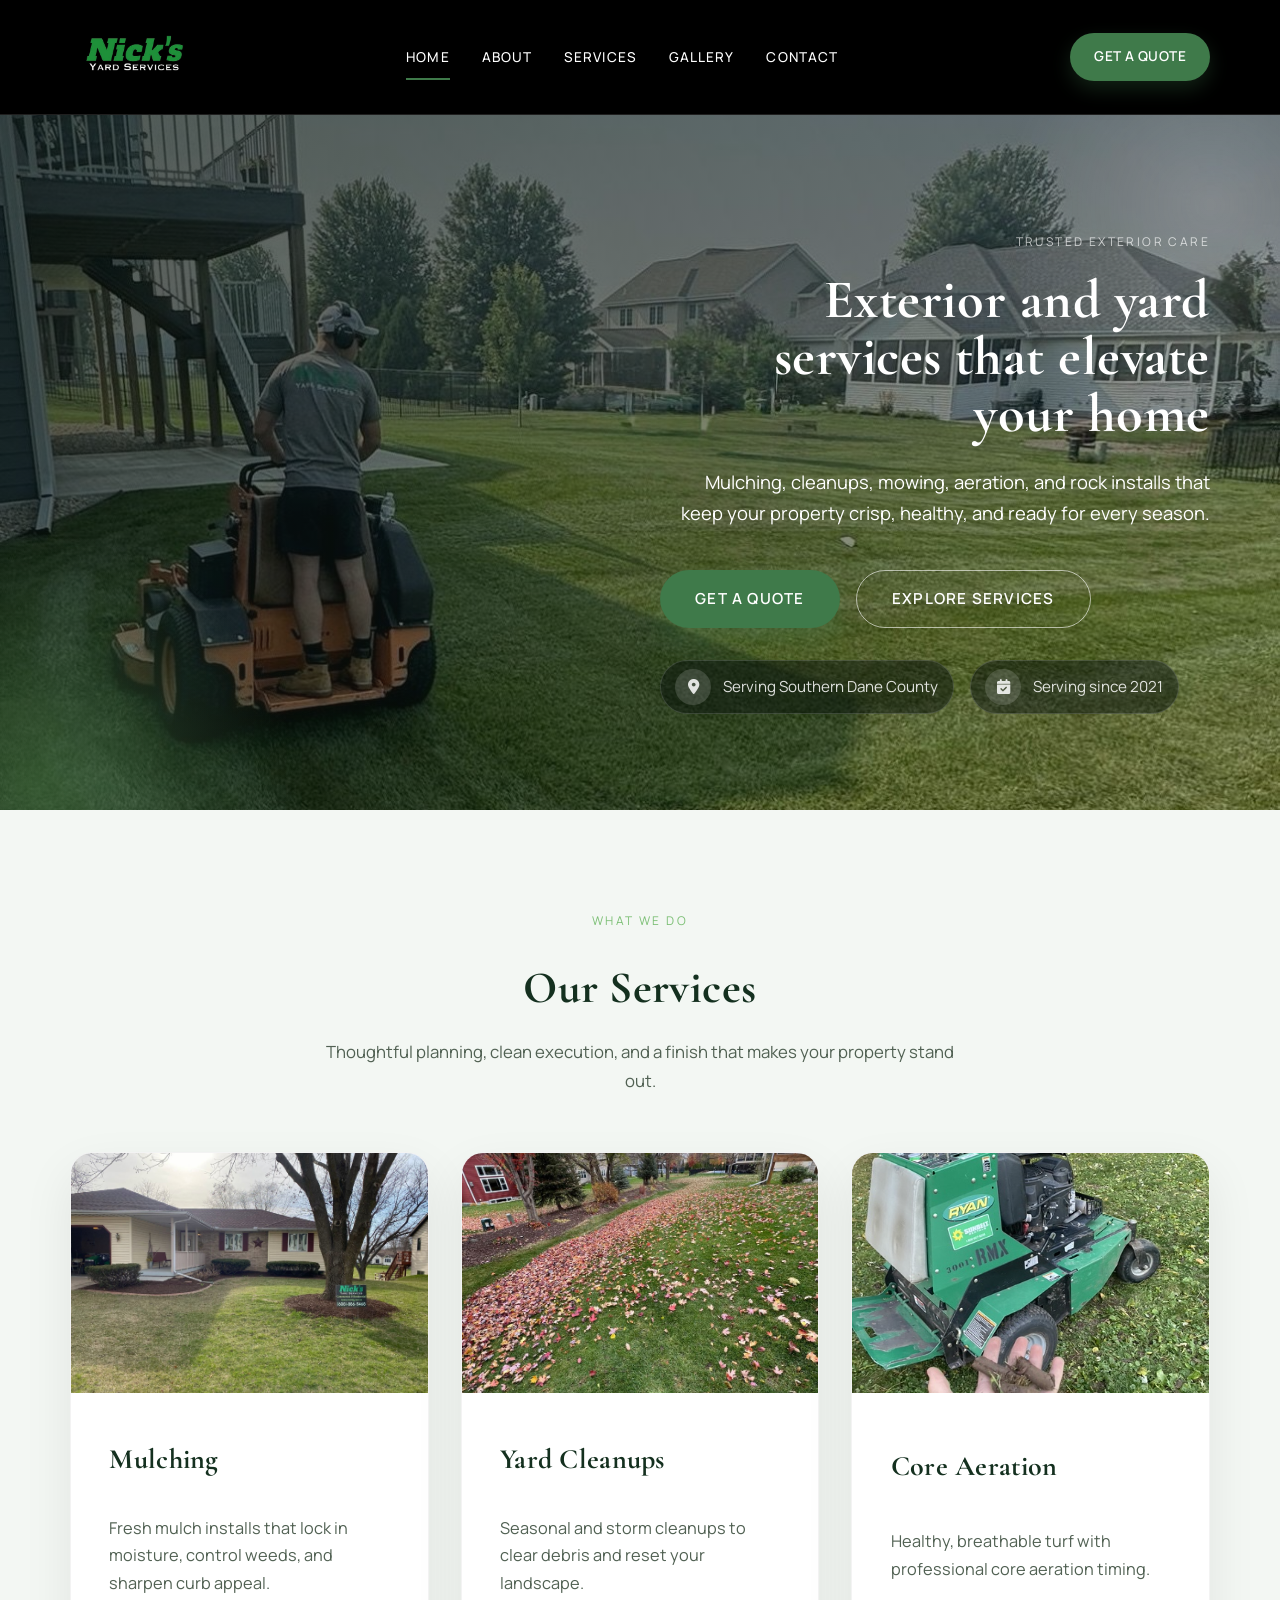
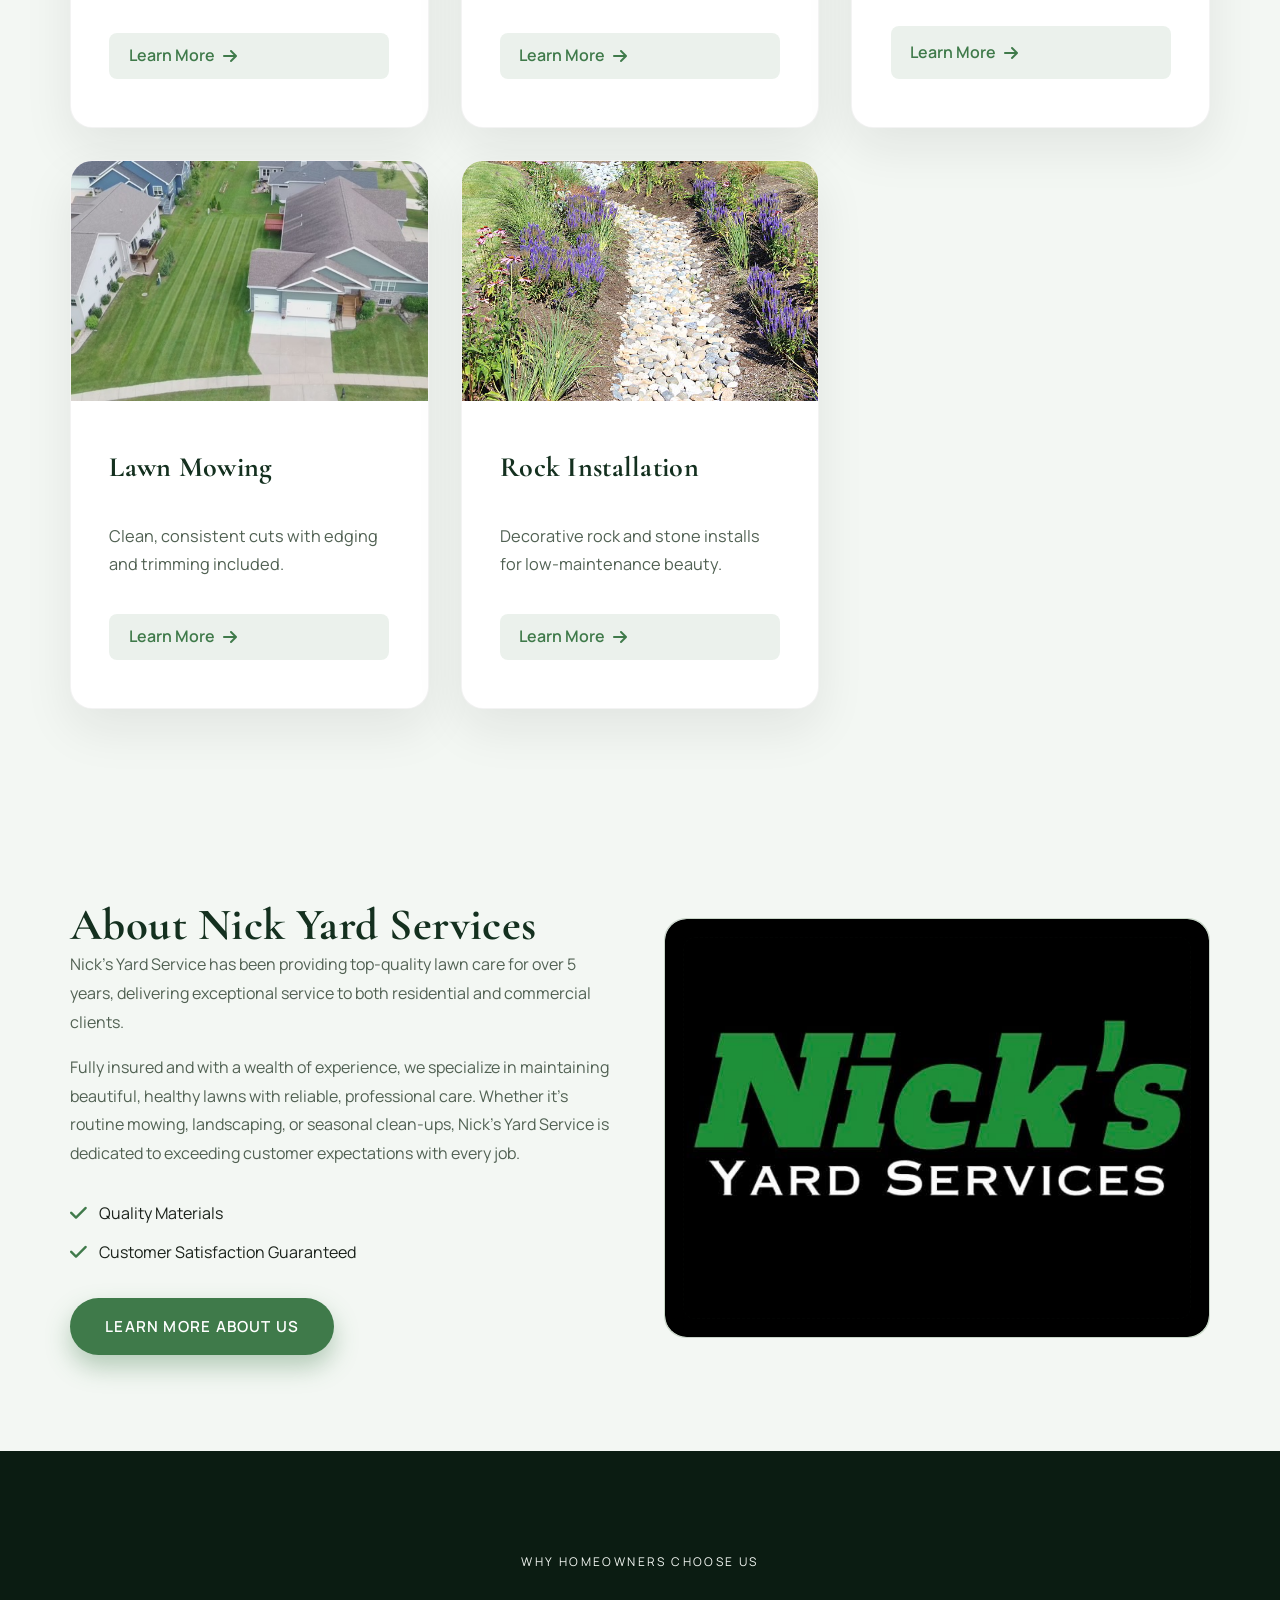
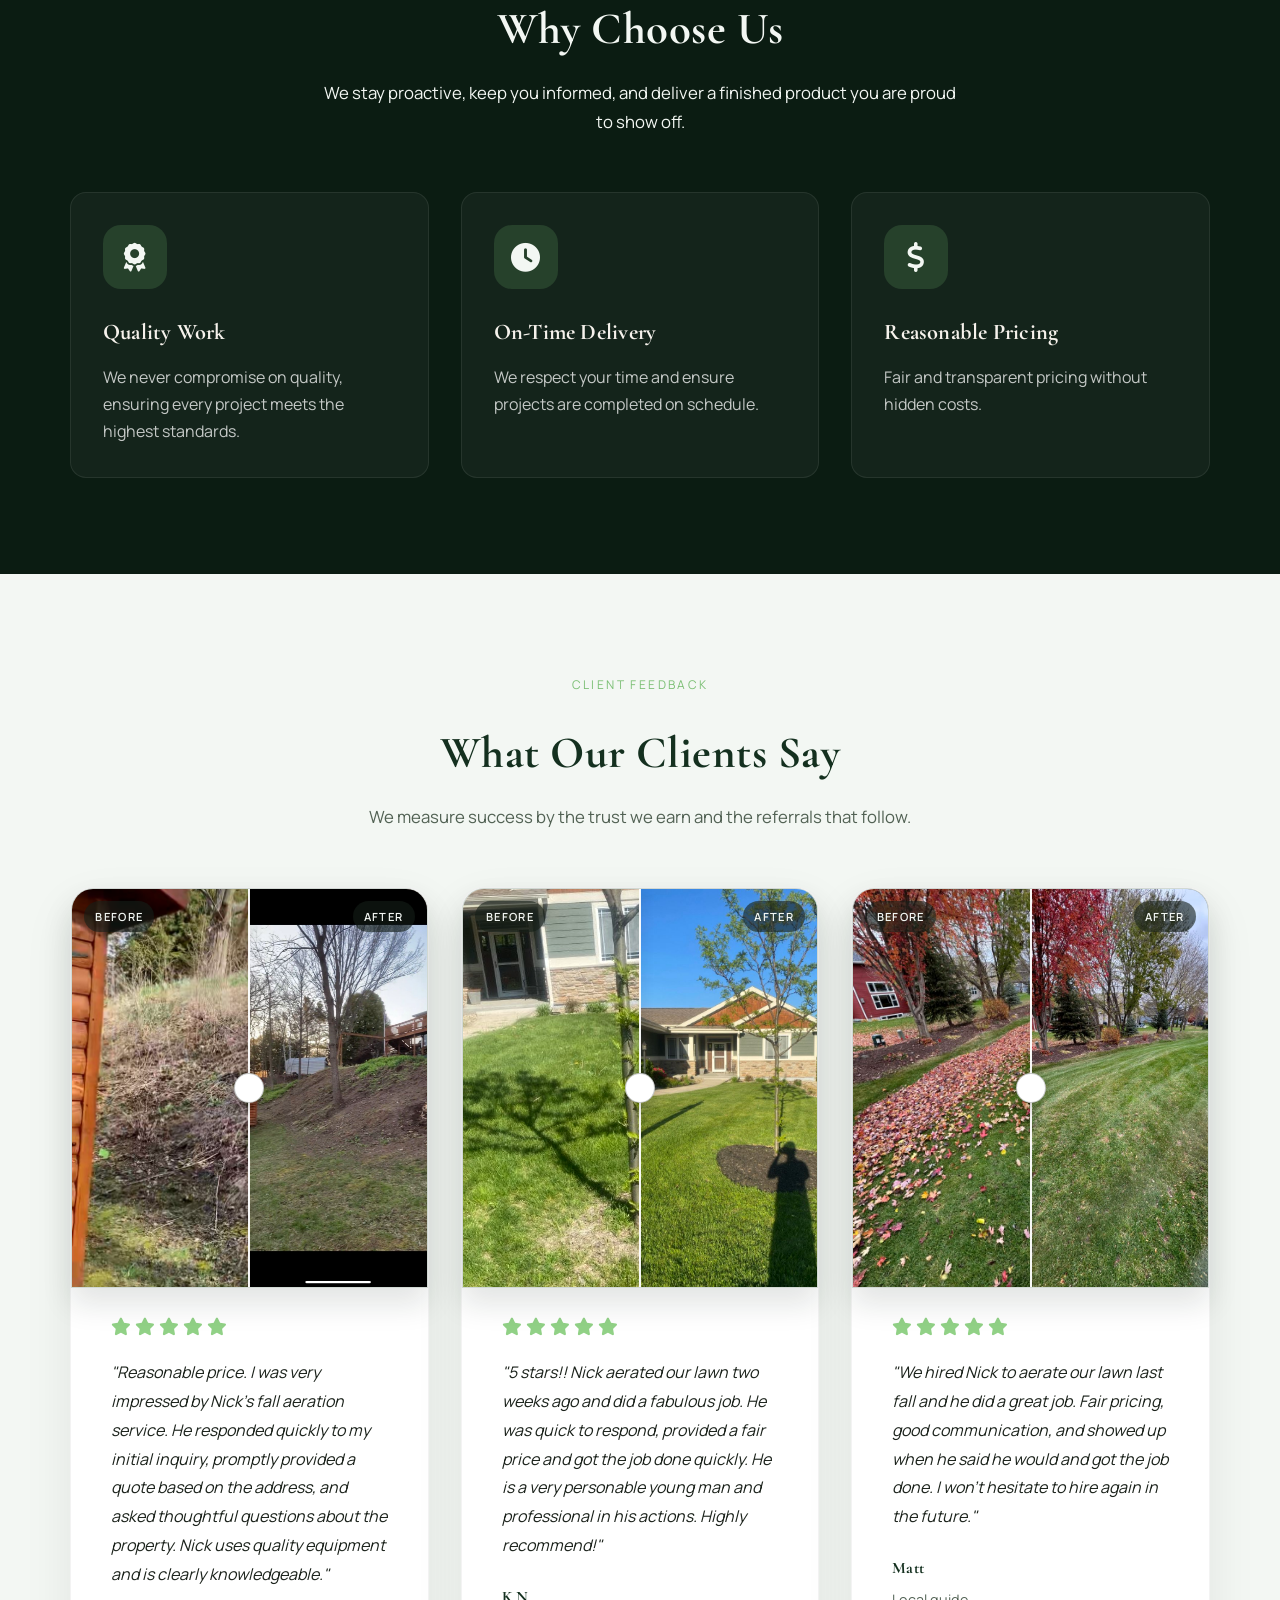
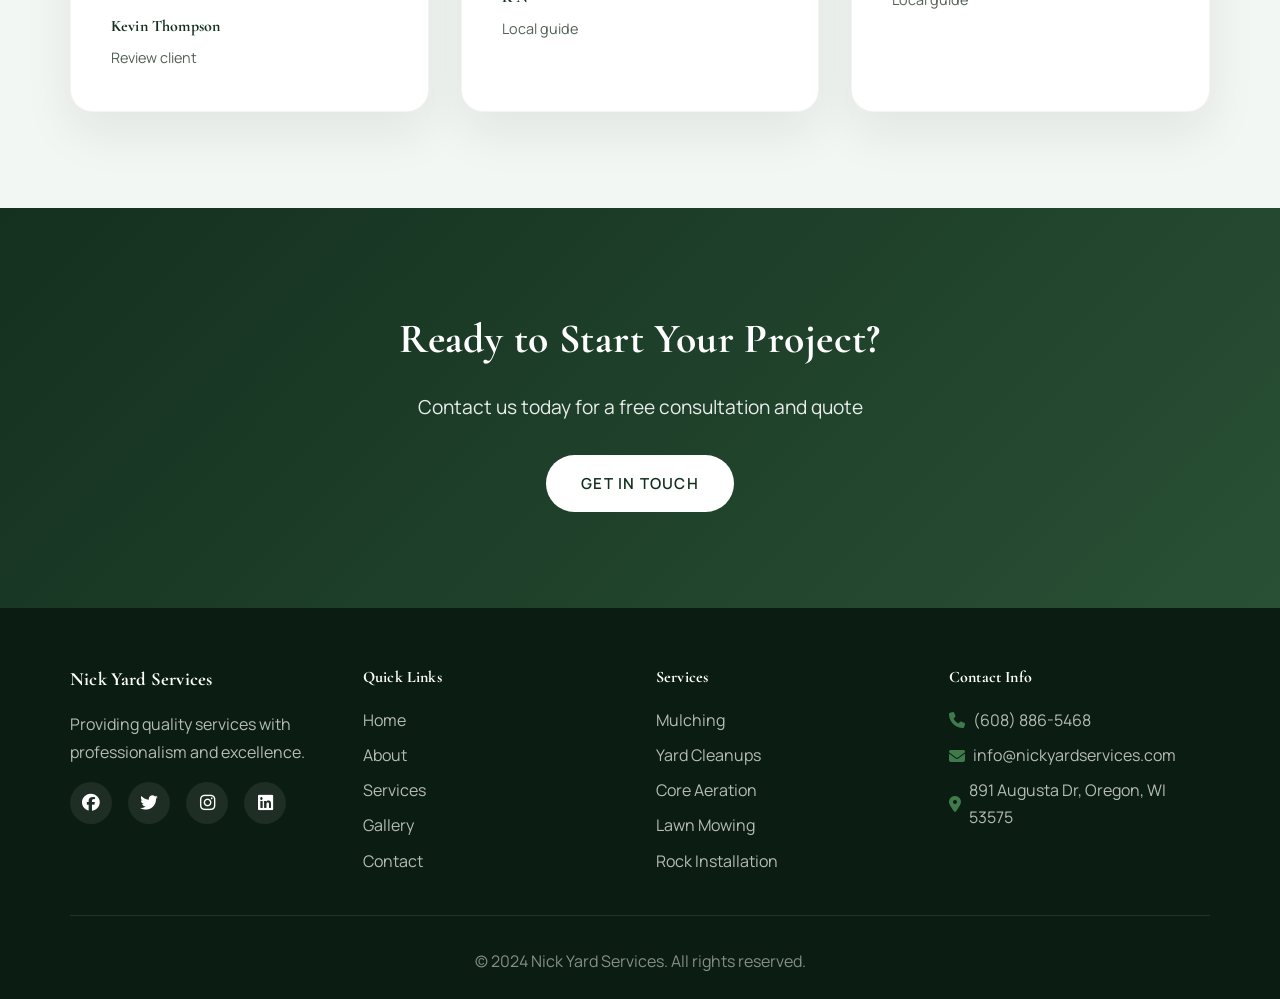
==== commit d708fa1f: "added photos." ====
--- a/index.html
+++ b/index.html
@@ -102,26 +102,31 @@
             </div>
                 <div class="services-grid">
                 <div class="service-card">
+                    <img src="src/image2.jpeg" alt="Fresh mulch installation" class="service-image">
                     <h3>Mulching</h3>
                     <p>Fresh mulch installs that lock in moisture, control weeds, and sharpen curb appeal.</p>
                     <a href="services.html#mulching" class="service-link">Learn More <i class="fas fa-arrow-right"></i></a>
                 </div>
                 <div class="service-card">
+                    <img src="src/Image8.jpeg" alt="Professional yard cleanup" class="service-image">
                     <h3>Yard Cleanups</h3>
                     <p>Seasonal and storm cleanups to clear debris and reset your landscape.</p>
                     <a href="services.html#cleanups" class="service-link">Learn More <i class="fas fa-arrow-right"></i></a>
                 </div>
                 <div class="service-card">
+                    <img src="src/image11.jpeg" alt="Core aeration service" class="service-image">
                     <h3>Core Aeration</h3>
                     <p>Healthy, breathable turf with professional core aeration timing.</p>
                     <a href="services.html#aeration" class="service-link">Learn More <i class="fas fa-arrow-right"></i></a>
                 </div>
                 <div class="service-card">
+                    <img src="src/image5.jpeg" alt="Professional lawn mowing" class="service-image">
                     <h3>Lawn Mowing</h3>
                     <p>Clean, consistent cuts with edging and trimming included.</p>
                     <a href="services.html#mowing" class="service-link">Learn More <i class="fas fa-arrow-right"></i></a>
                 </div>
                 <div class="service-card">
+                    <img src="src/image13.jpg" alt="Decorative rock installation" class="service-image">
                     <h3>Rock Installation</h3>
                     <p>Decorative rock and stone installs for low-maintenance beauty.</p>
                     <a href="services.html#rock" class="service-link">Learn More <i class="fas fa-arrow-right"></i></a>
--- a/css/style.css
+++ b/css/style.css
@@ -631,6 +631,57 @@
 
 .service-link:hover {
     gap: 1rem;
+}
+
+/* Service cards with images */
+.service-card:has(.service-image) {
+    padding: 0;
+    overflow: hidden;
+    position: relative;
+}
+
+.service-image {
+    width: 100%;
+    height: 240px;
+    object-fit: cover;
+    display: block;
+    transition: transform 0.5s ease;
+}
+
+.service-card:has(.service-image) h3 {
+    padding: 1.5rem 2.4rem 0 2.4rem;
+    font-size: 1.75rem;
+    font-weight: 700;
+    margin-bottom: 0.75rem;
+}
+
+.service-card:has(.service-image) p {
+    padding: 0 2.4rem;
+    font-size: 1.02rem;
+    line-height: 1.7;
+    margin-bottom: 1rem;
+}
+
+.service-card:has(.service-image) .service-link {
+    padding: 0 2.4rem;
+    margin-bottom: 3rem;
+    display: inline-flex;
+    background: rgba(63, 122, 74, 0.1);
+    padding: 0.6rem 1.2rem;
+    border-radius: 8px;
+    margin-left: 2.4rem;
+    margin-right: 2.4rem;
+    transition: all 0.3s ease;
+}
+
+.service-card:has(.service-image) .service-link:hover {
+    background: var(--secondary-color);
+    color: white;
+    gap: 0.75rem;
+}
+
+.service-card:hover .service-image {
+    transform: scale(1.05);
 }
 
 /* ===== About Section ===== */
@@ -1598,6 +1649,10 @@
         grid-template-columns: 1fr;
     }
 
+    .service-image {
+        height: 200px;
+    }
+
     .gallery-grid {
         grid-template-columns: 1fr;
     }
@@ -1666,6 +1721,10 @@
         height: 300px;
     }
 
+    .service-image {
+        height: 180px;
+    }
+
     .footer-grid {
         grid-template-columns: 1fr;
     }
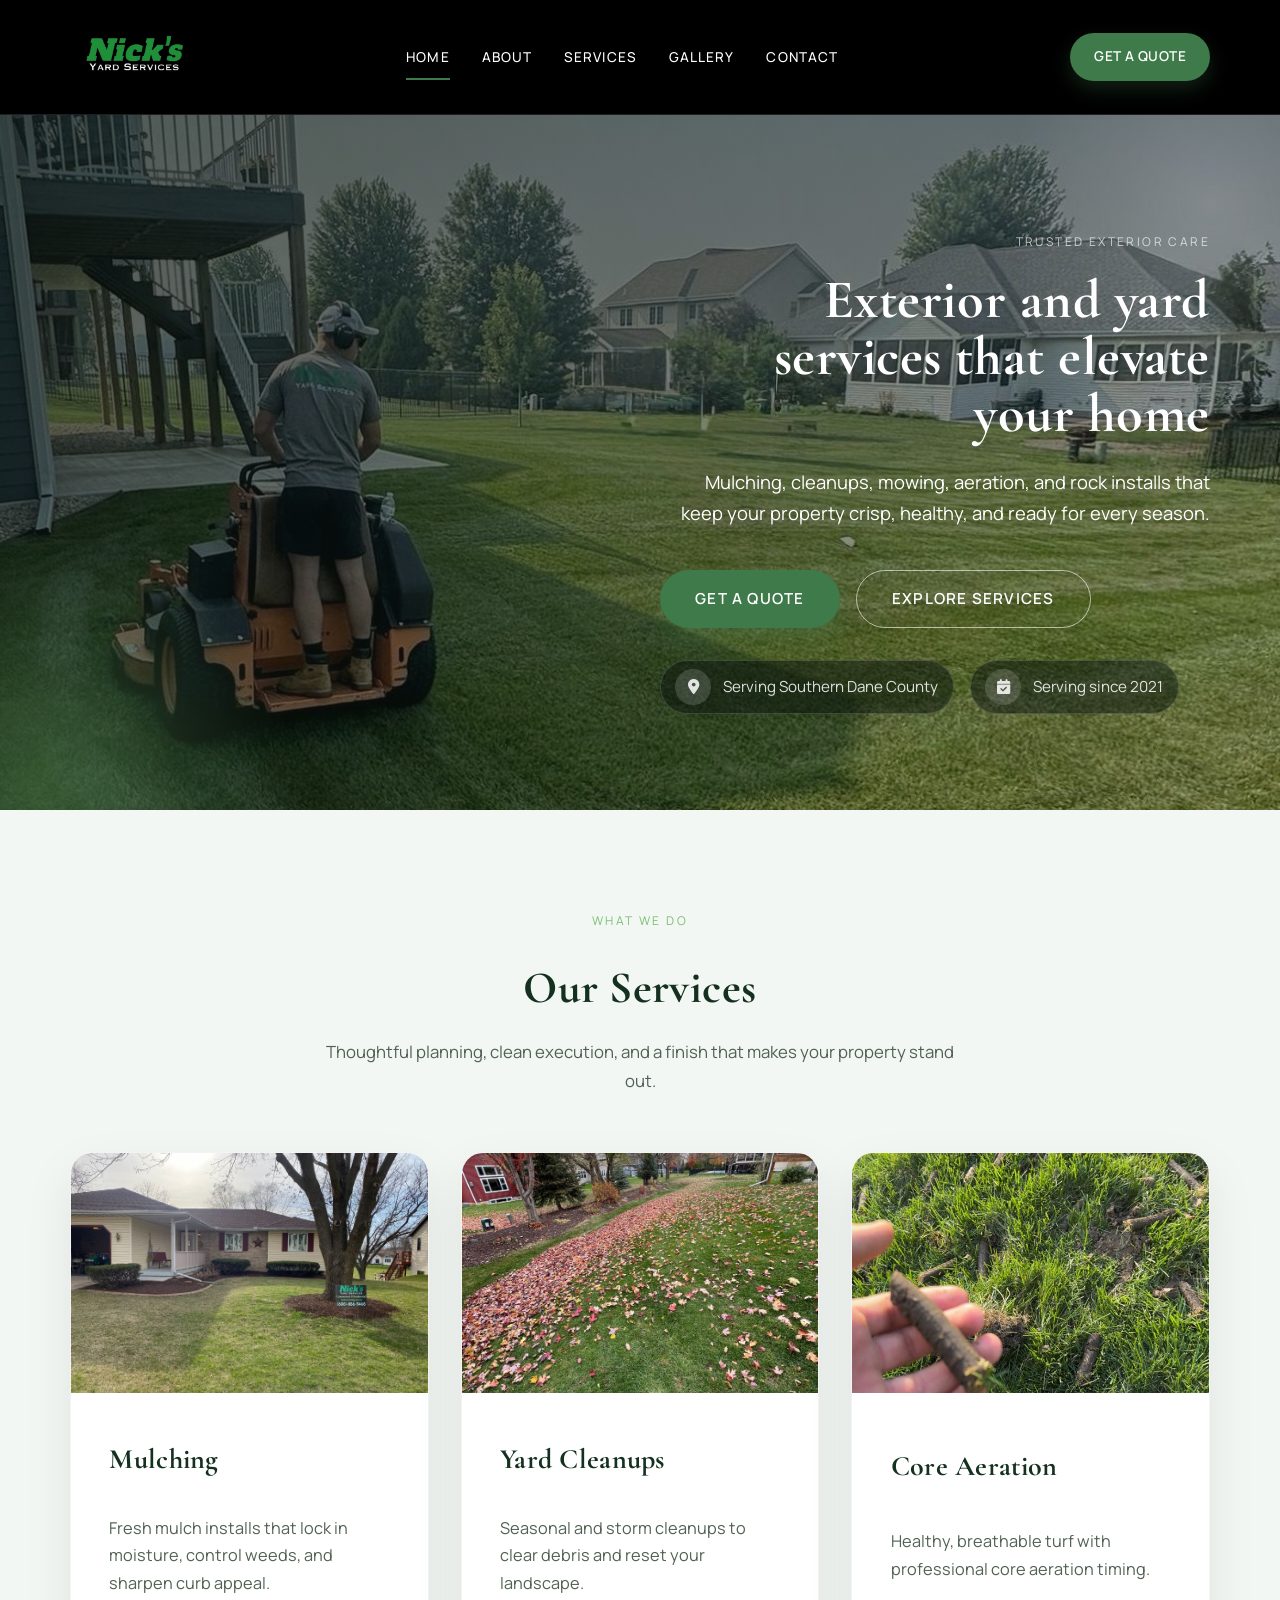
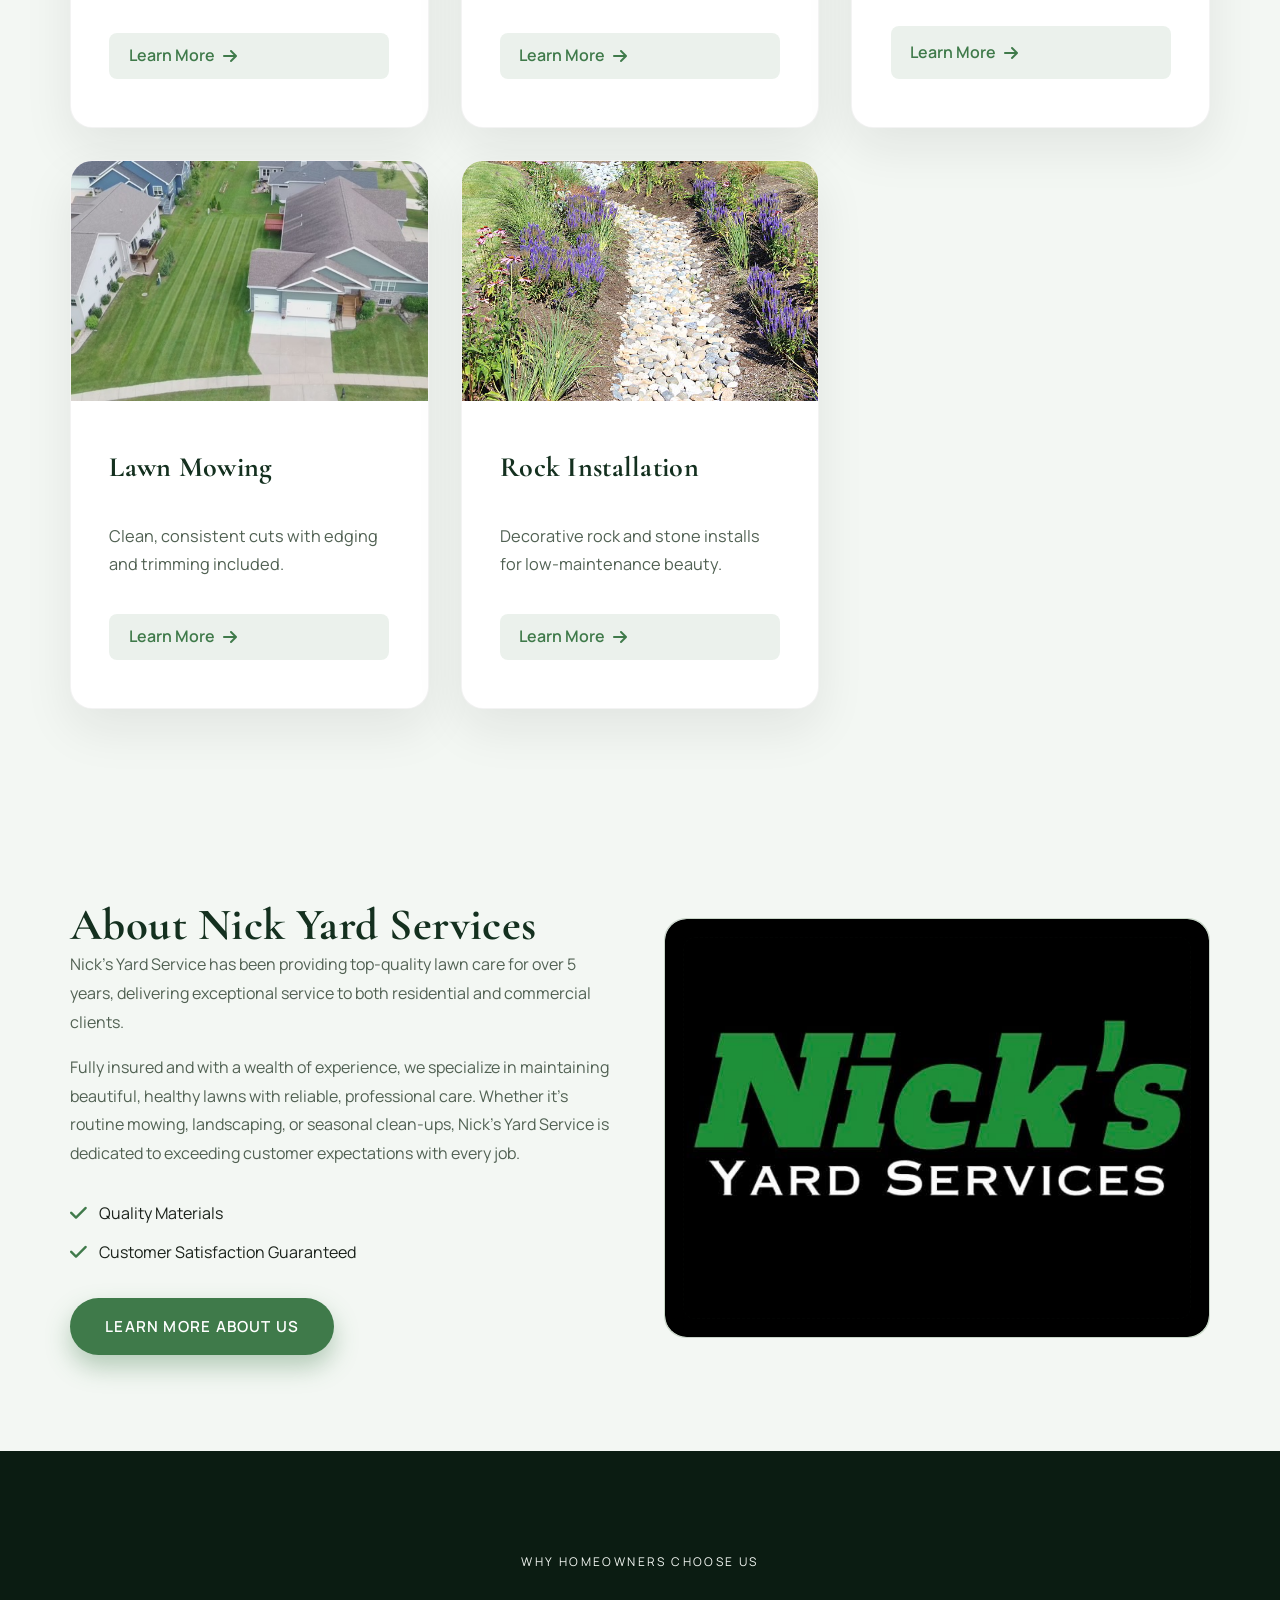
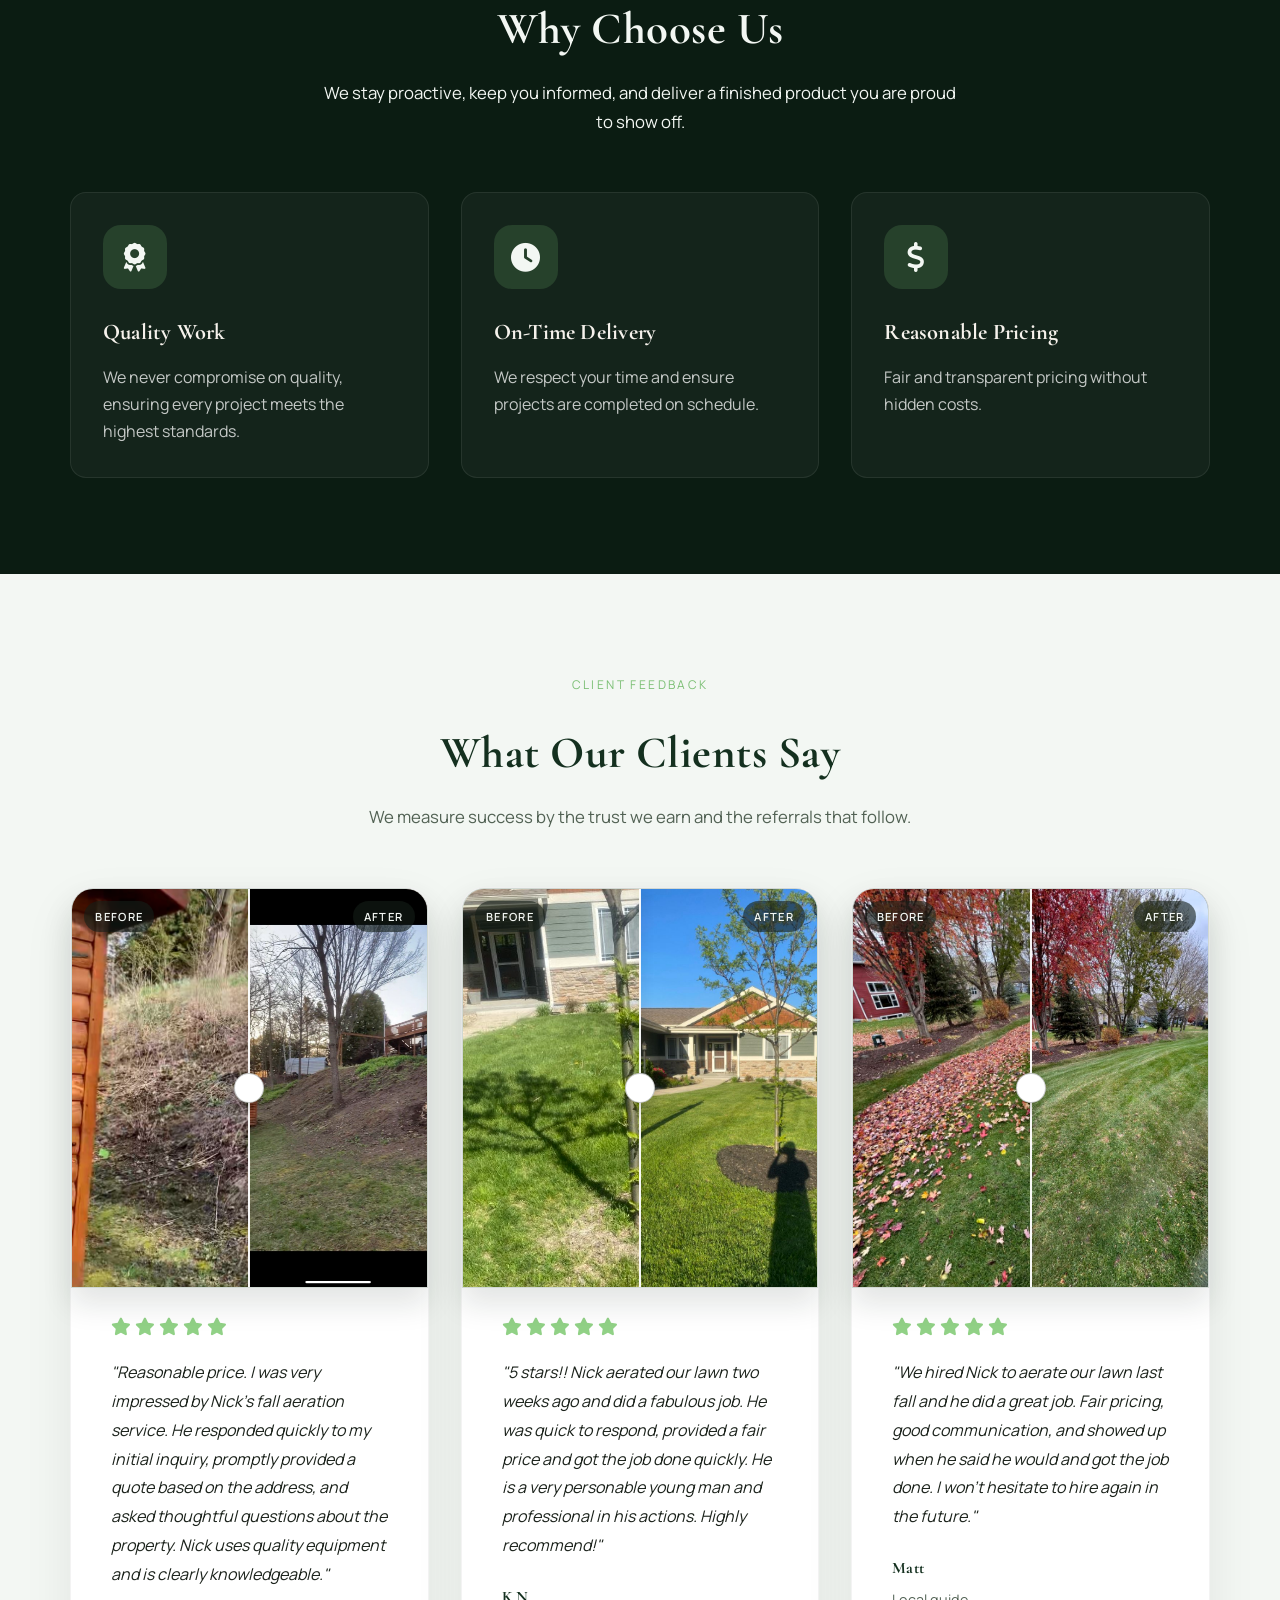
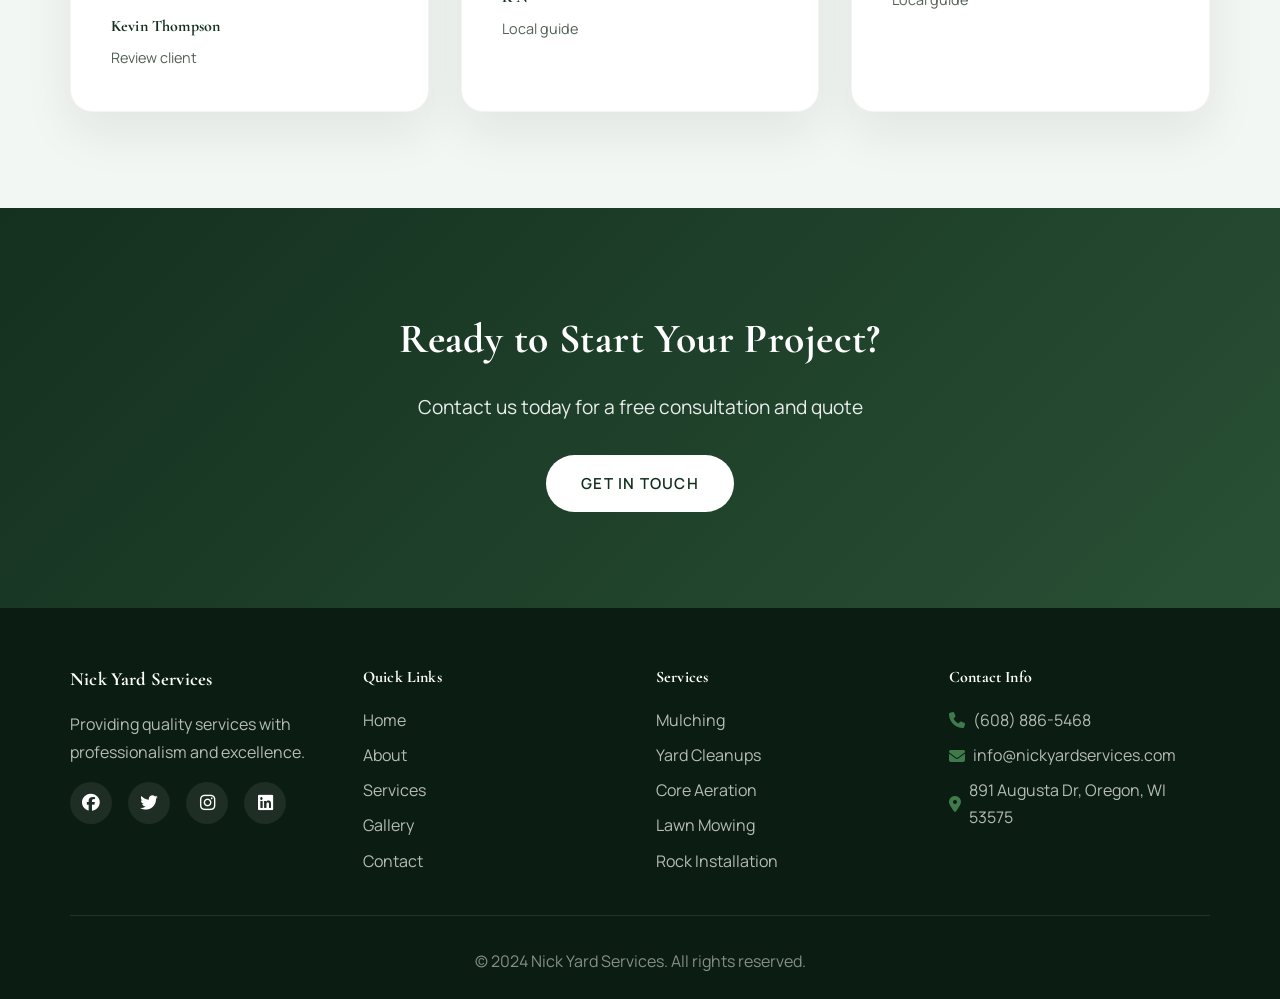
==== commit cec52381: "image fix." ====
--- a/index.html
+++ b/index.html
@@ -114,7 +114,7 @@
                     <a href="services.html#cleanups" class="service-link">Learn More <i class="fas fa-arrow-right"></i></a>
                 </div>
                 <div class="service-card">
-                    <img src="src/image11.jpeg" alt="Core aeration service" class="service-image">
+                    <img src="src/image15.jpeg" alt="Core aeration service" class="service-image">
                     <h3>Core Aeration</h3>
                     <p>Healthy, breathable turf with professional core aeration timing.</p>
                     <a href="services.html#aeration" class="service-link">Learn More <i class="fas fa-arrow-right"></i></a>
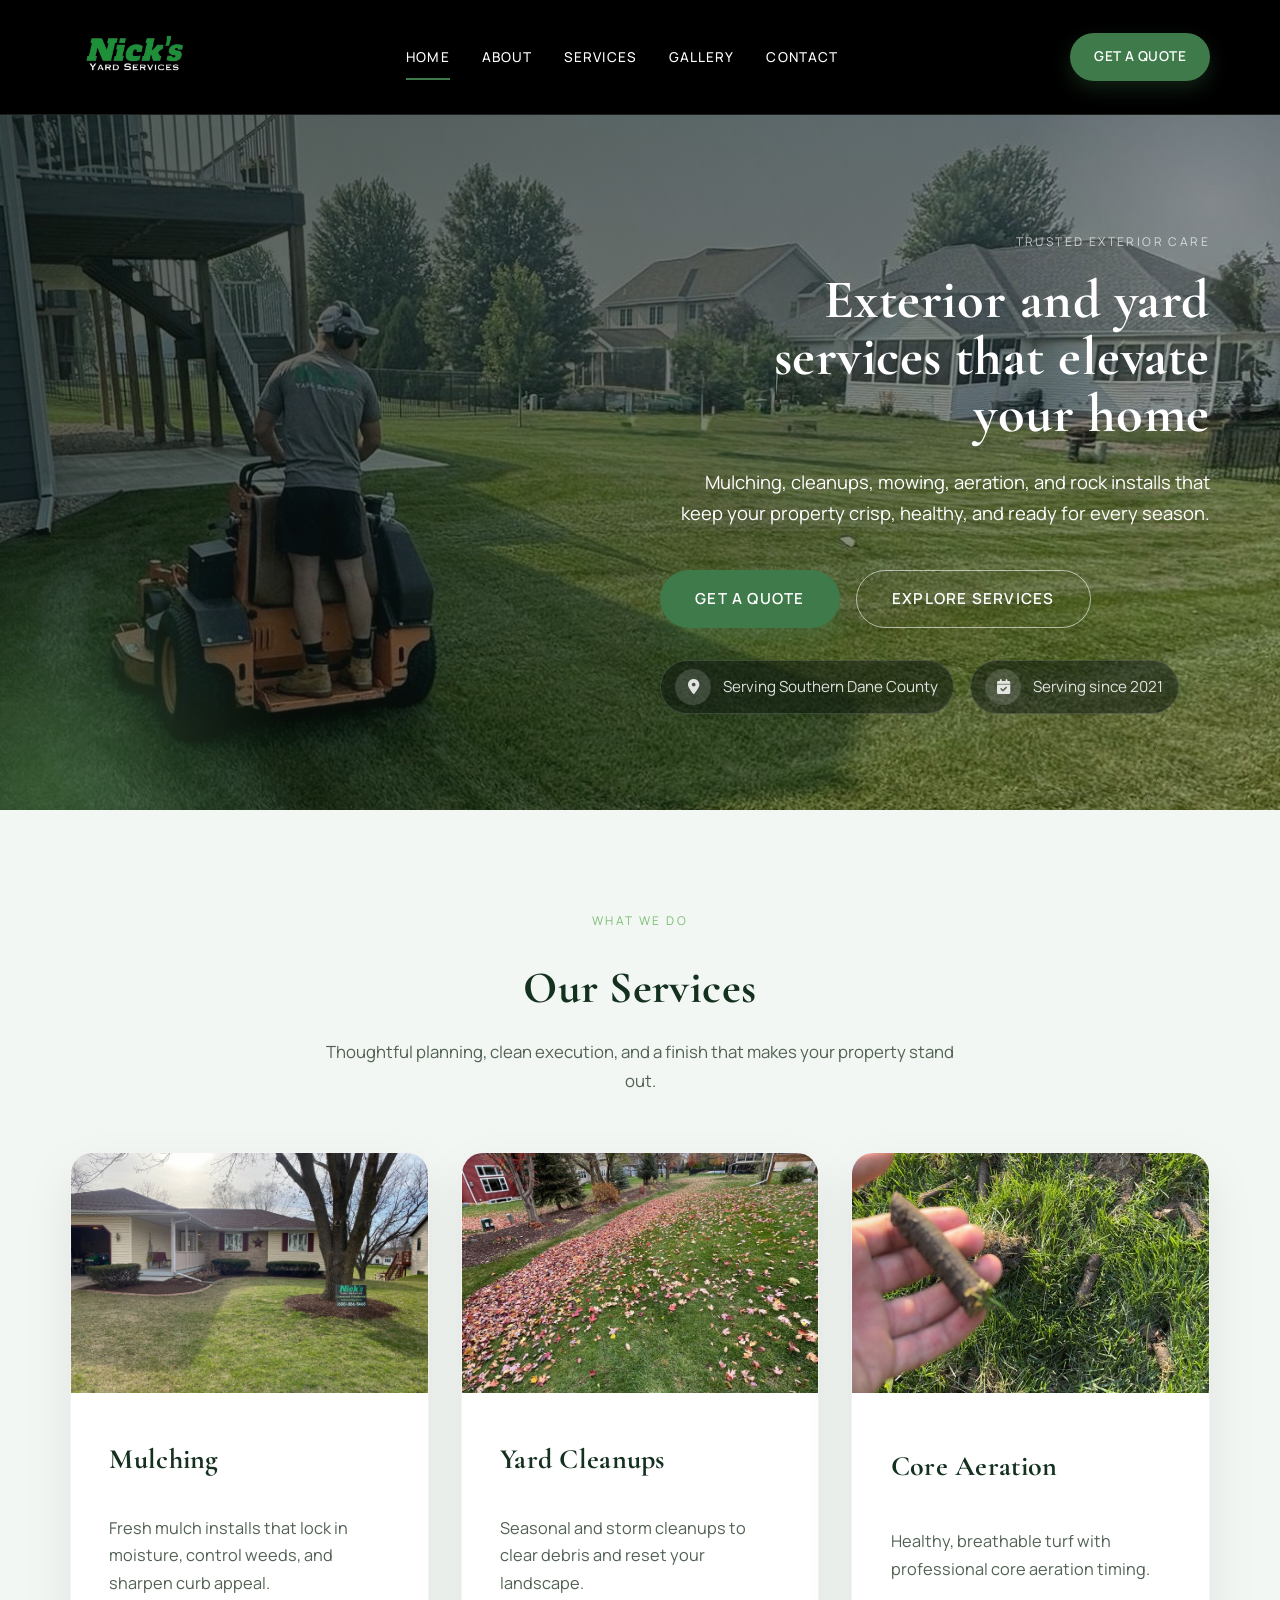
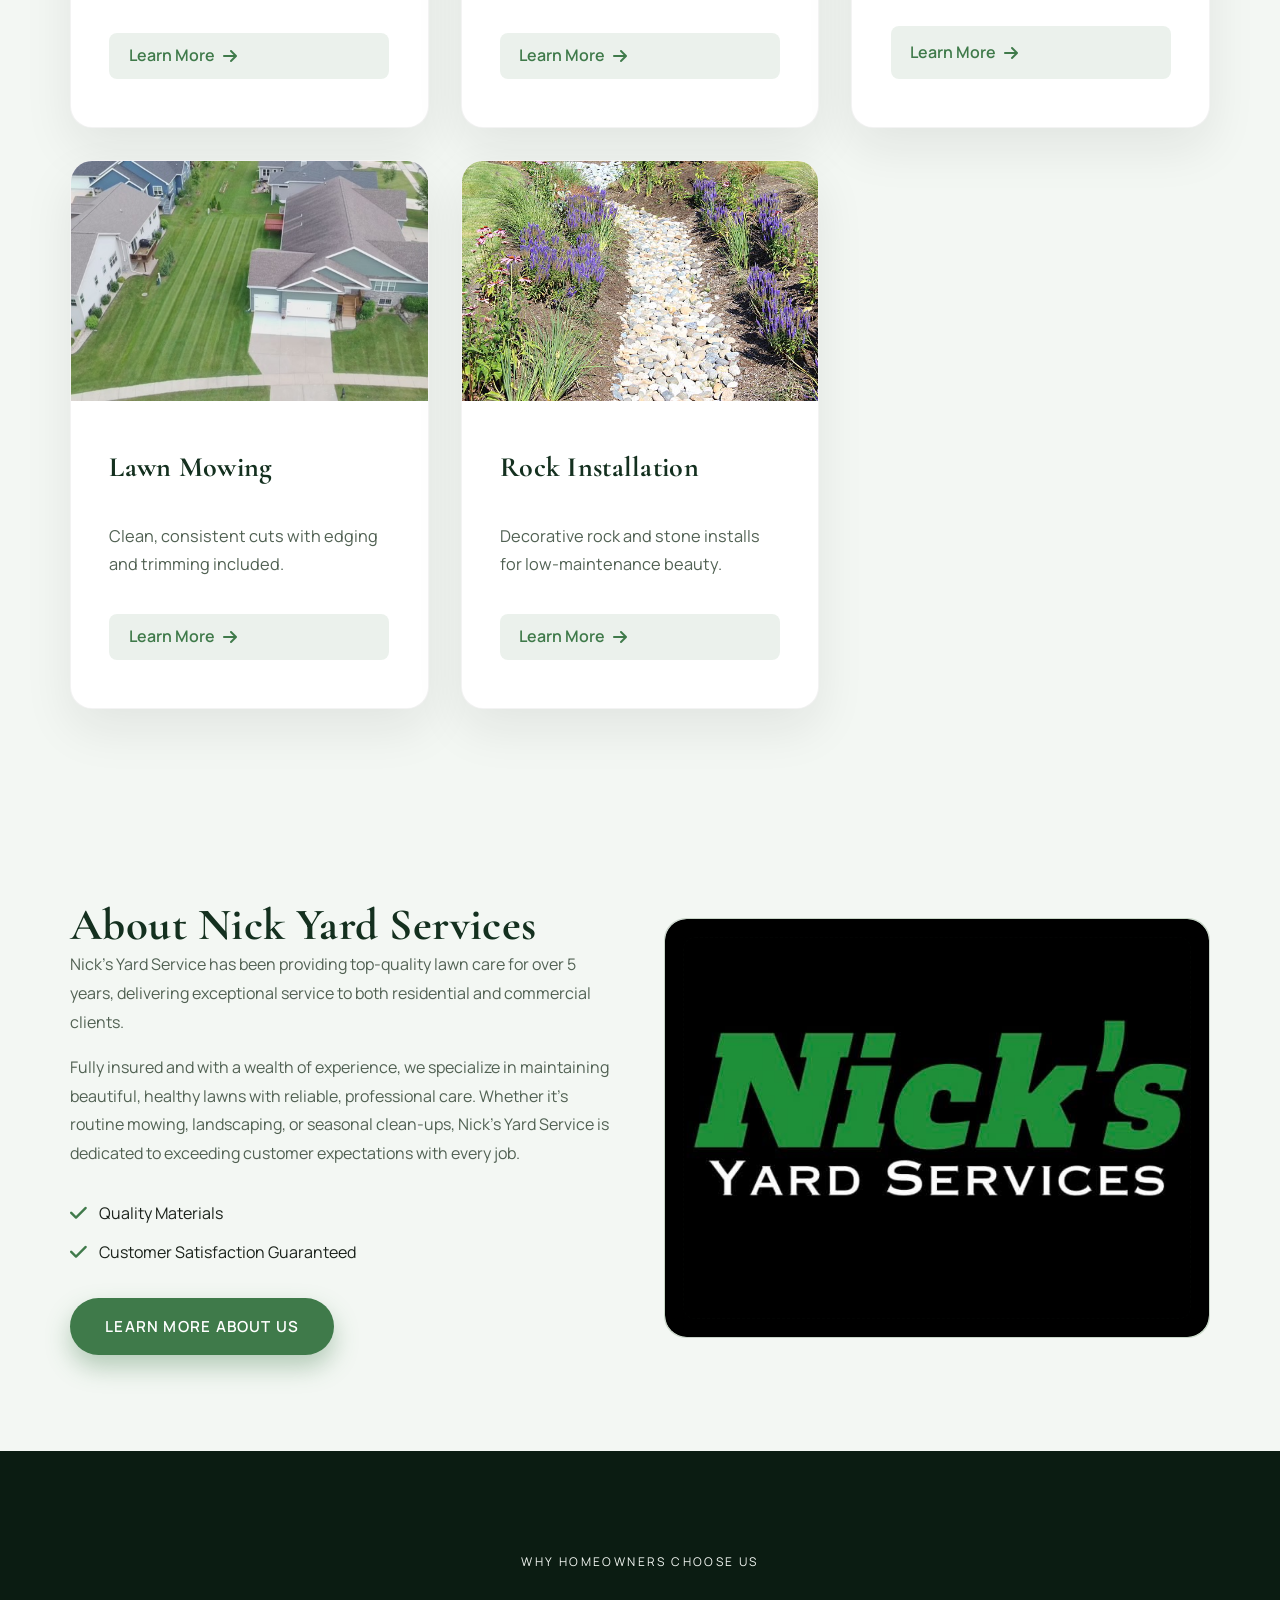
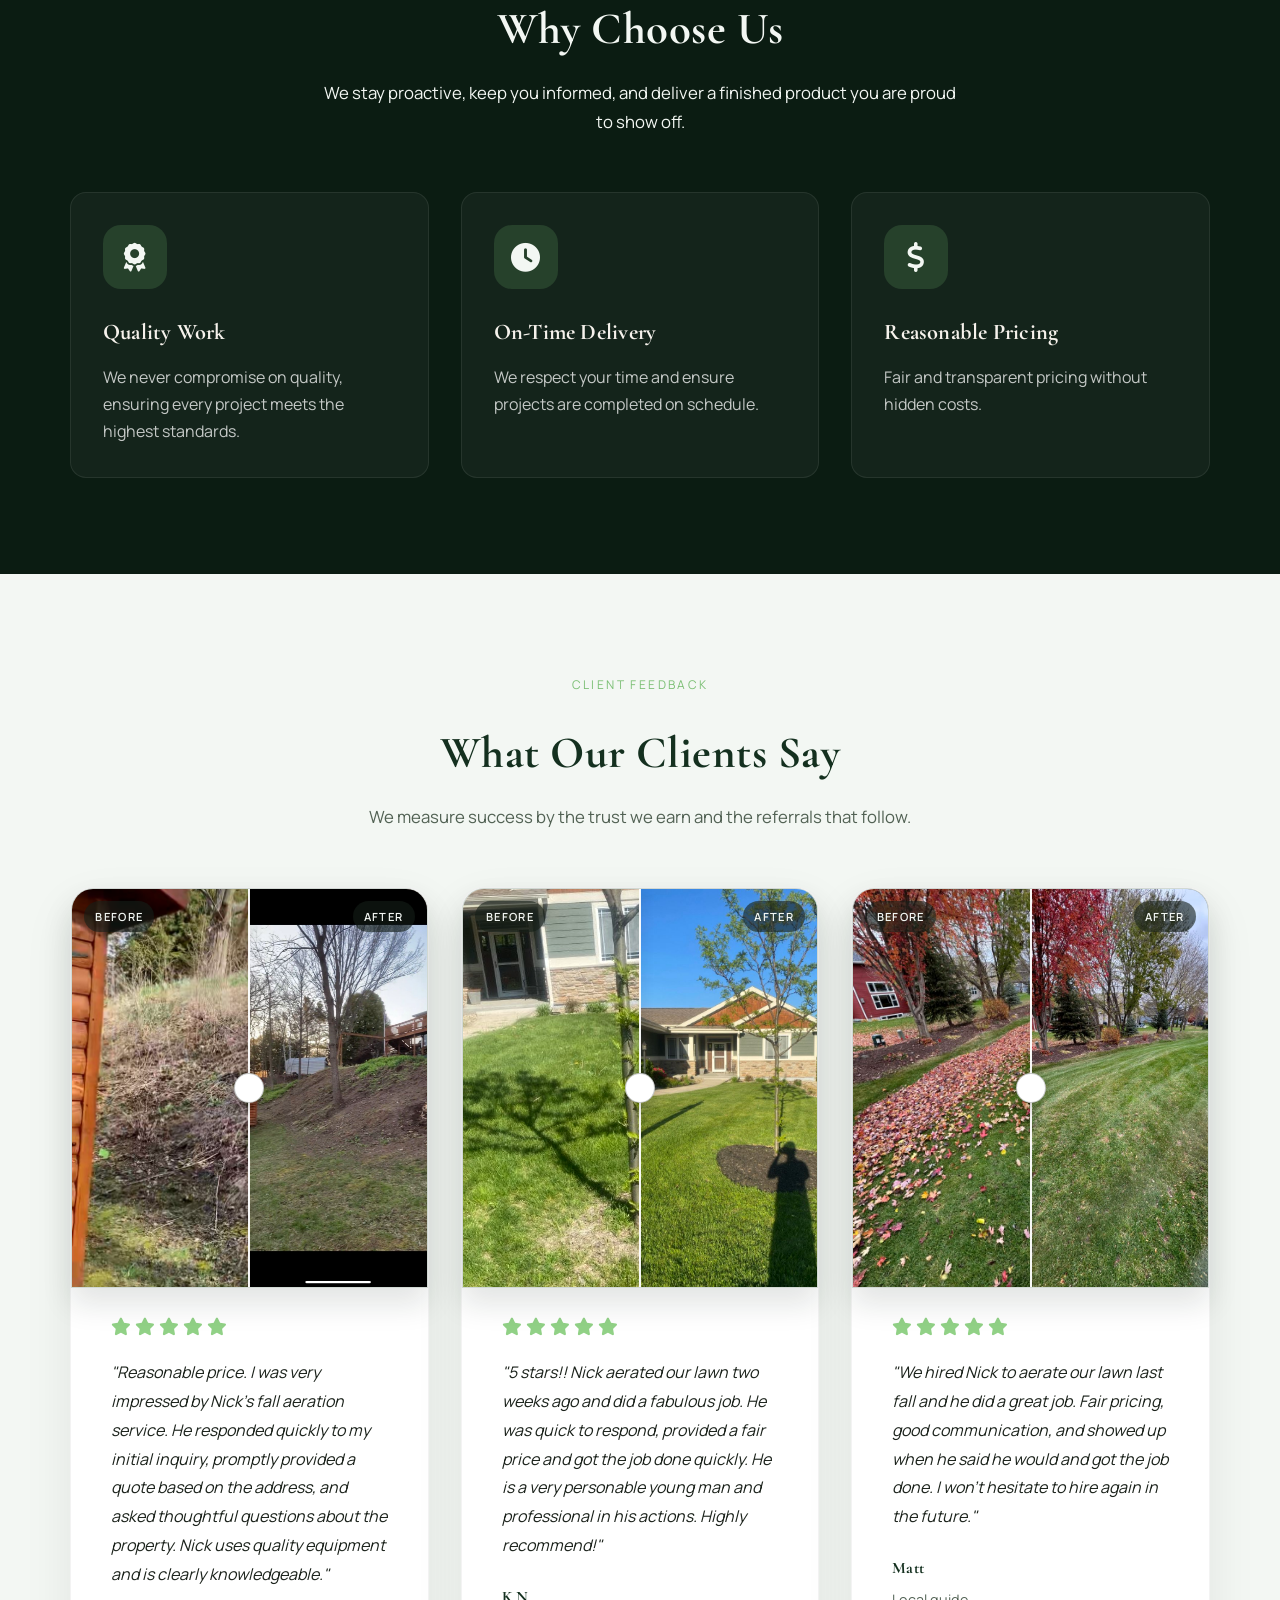
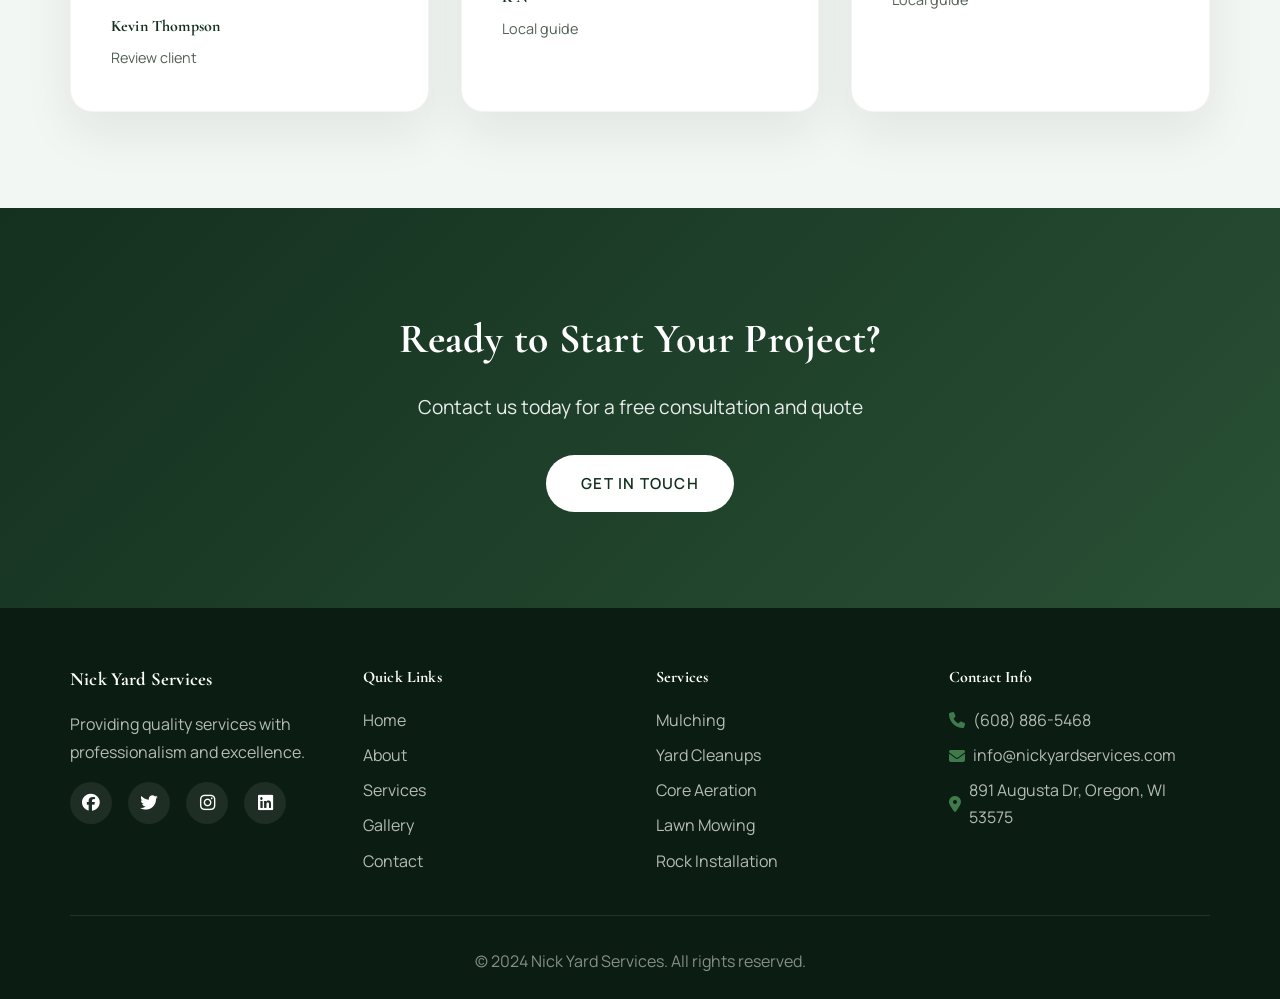
==== commit a6df3f0f: "Fixed image perspective mobile." ====
--- a/index.html
+++ b/index.html
@@ -114,7 +114,7 @@
                     <a href="services.html#cleanups" class="service-link">Learn More <i class="fas fa-arrow-right"></i></a>
                 </div>
                 <div class="service-card">
-                    <img src="src/image15.jpeg" alt="Core aeration service" class="service-image">
+                    <img src="src/image15.jpeg" alt="Core aeration service" class="service-image aeration-image">
                     <h3>Core Aeration</h3>
                     <p>Healthy, breathable turf with professional core aeration timing.</p>
                     <a href="services.html#aeration" class="service-link">Learn More <i class="fas fa-arrow-right"></i></a>
--- a/css/style.css
+++ b/css/style.css
@@ -644,6 +644,7 @@
     width: 100%;
     height: 240px;
     object-fit: cover;
+    object-position: center;
     display: block;
     transition: transform 0.5s ease;
 }
@@ -682,6 +683,11 @@
 
 .service-card:hover .service-image {
     transform: scale(1.05);
+}
+
+/* Specific image adjustments */
+.aeration-image {
+    object-position: center 70%;
 }
 
 /* ===== About Section ===== */
@@ -1650,7 +1656,28 @@
     }
 
     .service-image {
-        height: 200px;
+        height: 220px;
+        object-position: center;
+    }
+
+    .service-card:has(.service-image) h3 {
+        padding: 1.25rem 2rem 0 2rem;
+        font-size: 1.5rem;
+    }
+
+    .service-card:has(.service-image) p {
+        padding: 0 2rem;
+        font-size: 0.98rem;
+    }
+
+    .service-card:has(.service-image) .service-link {
+        margin-left: 2rem;
+        margin-right: 2rem;
+        margin-bottom: 2.5rem;
+    }
+
+    .aeration-image {
+        object-position: center 60%;
     }
 
     .gallery-grid {
@@ -1722,7 +1749,30 @@
     }
 
     .service-image {
-        height: 180px;
+        height: 200px;
+        object-position: center;
+    }
+
+    .service-card:has(.service-image) h3 {
+        padding: 1rem 1.5rem 0 1.5rem;
+        font-size: 1.4rem;
+    }
+
+    .service-card:has(.service-image) p {
+        padding: 0 1.5rem;
+        font-size: 0.95rem;
+    }
+
+    .service-card:has(.service-image) .service-link {
+        margin-left: 1.5rem;
+        margin-right: 1.5rem;
+        margin-bottom: 2rem;
+        padding: 0.5rem 1rem;
+        font-size: 0.9rem;
+    }
+
+    .aeration-image {
+        object-position: center 50%;
     }
 
     .footer-grid {
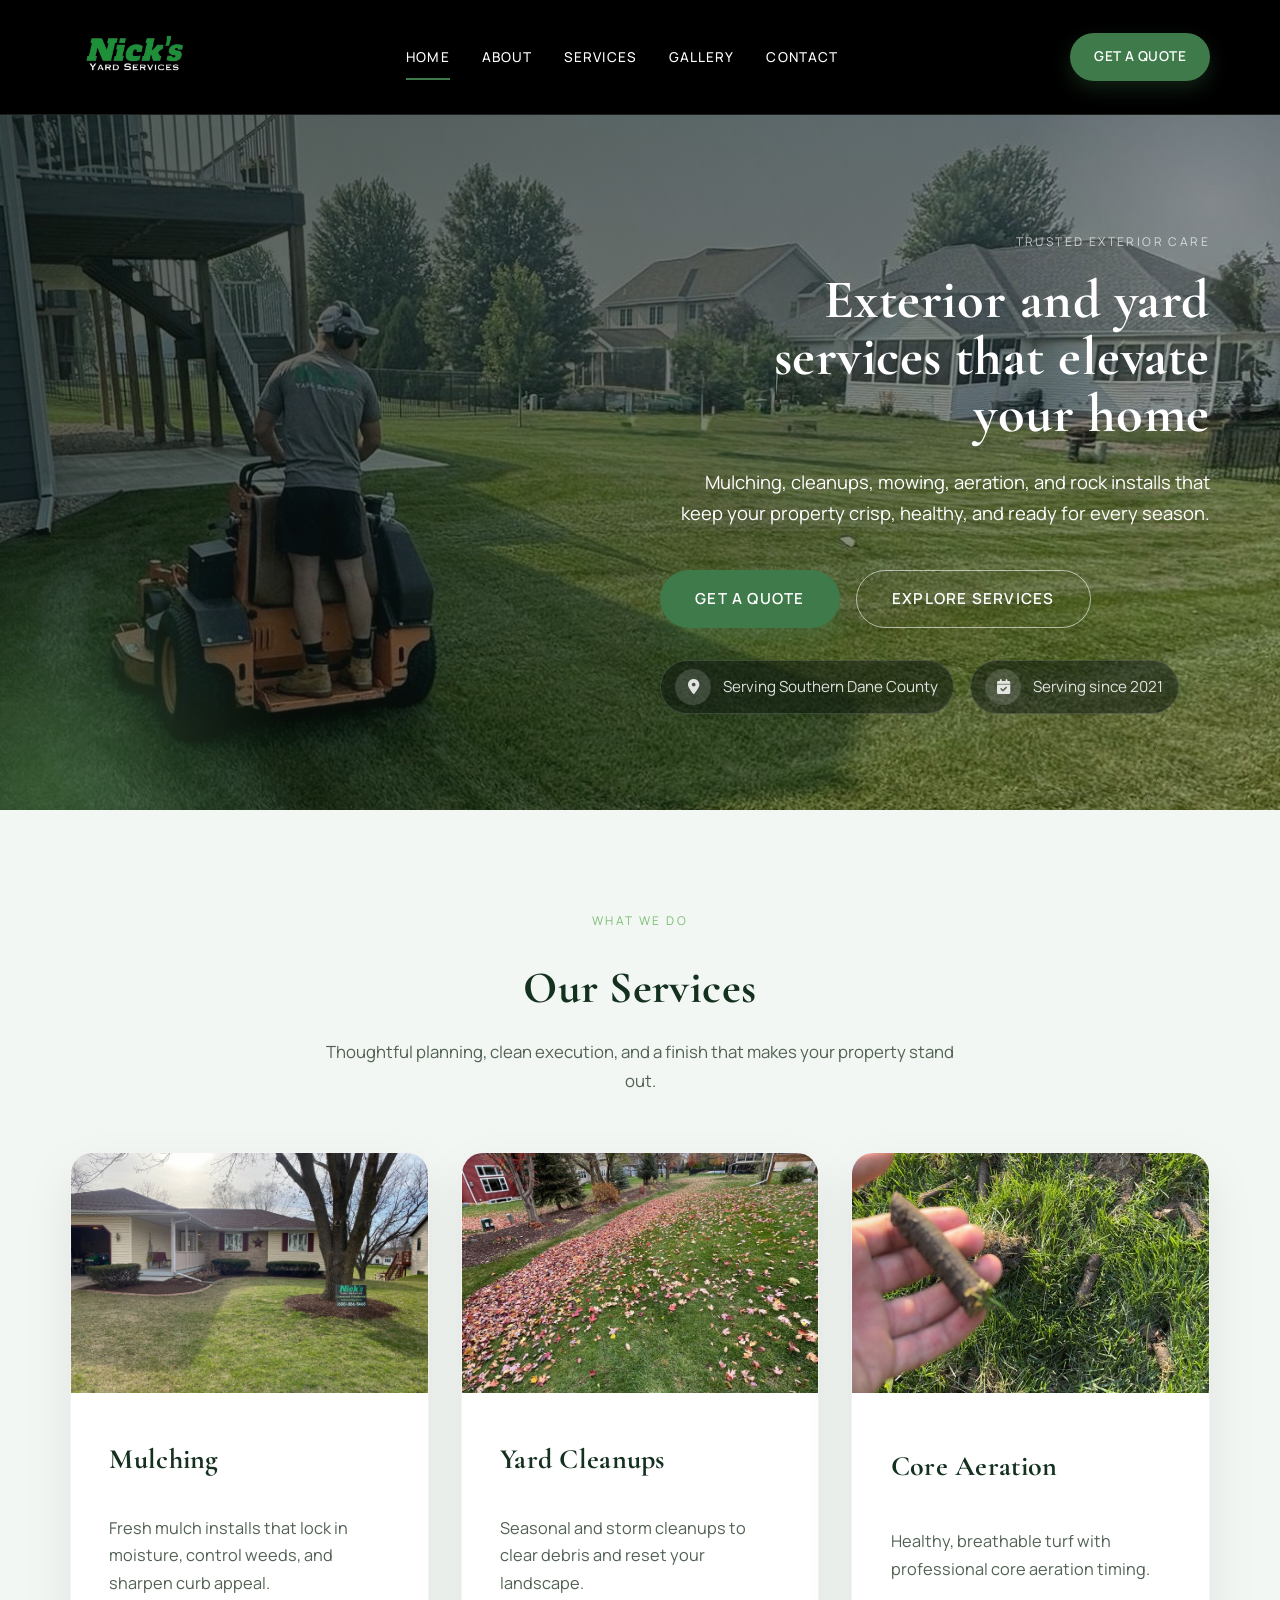
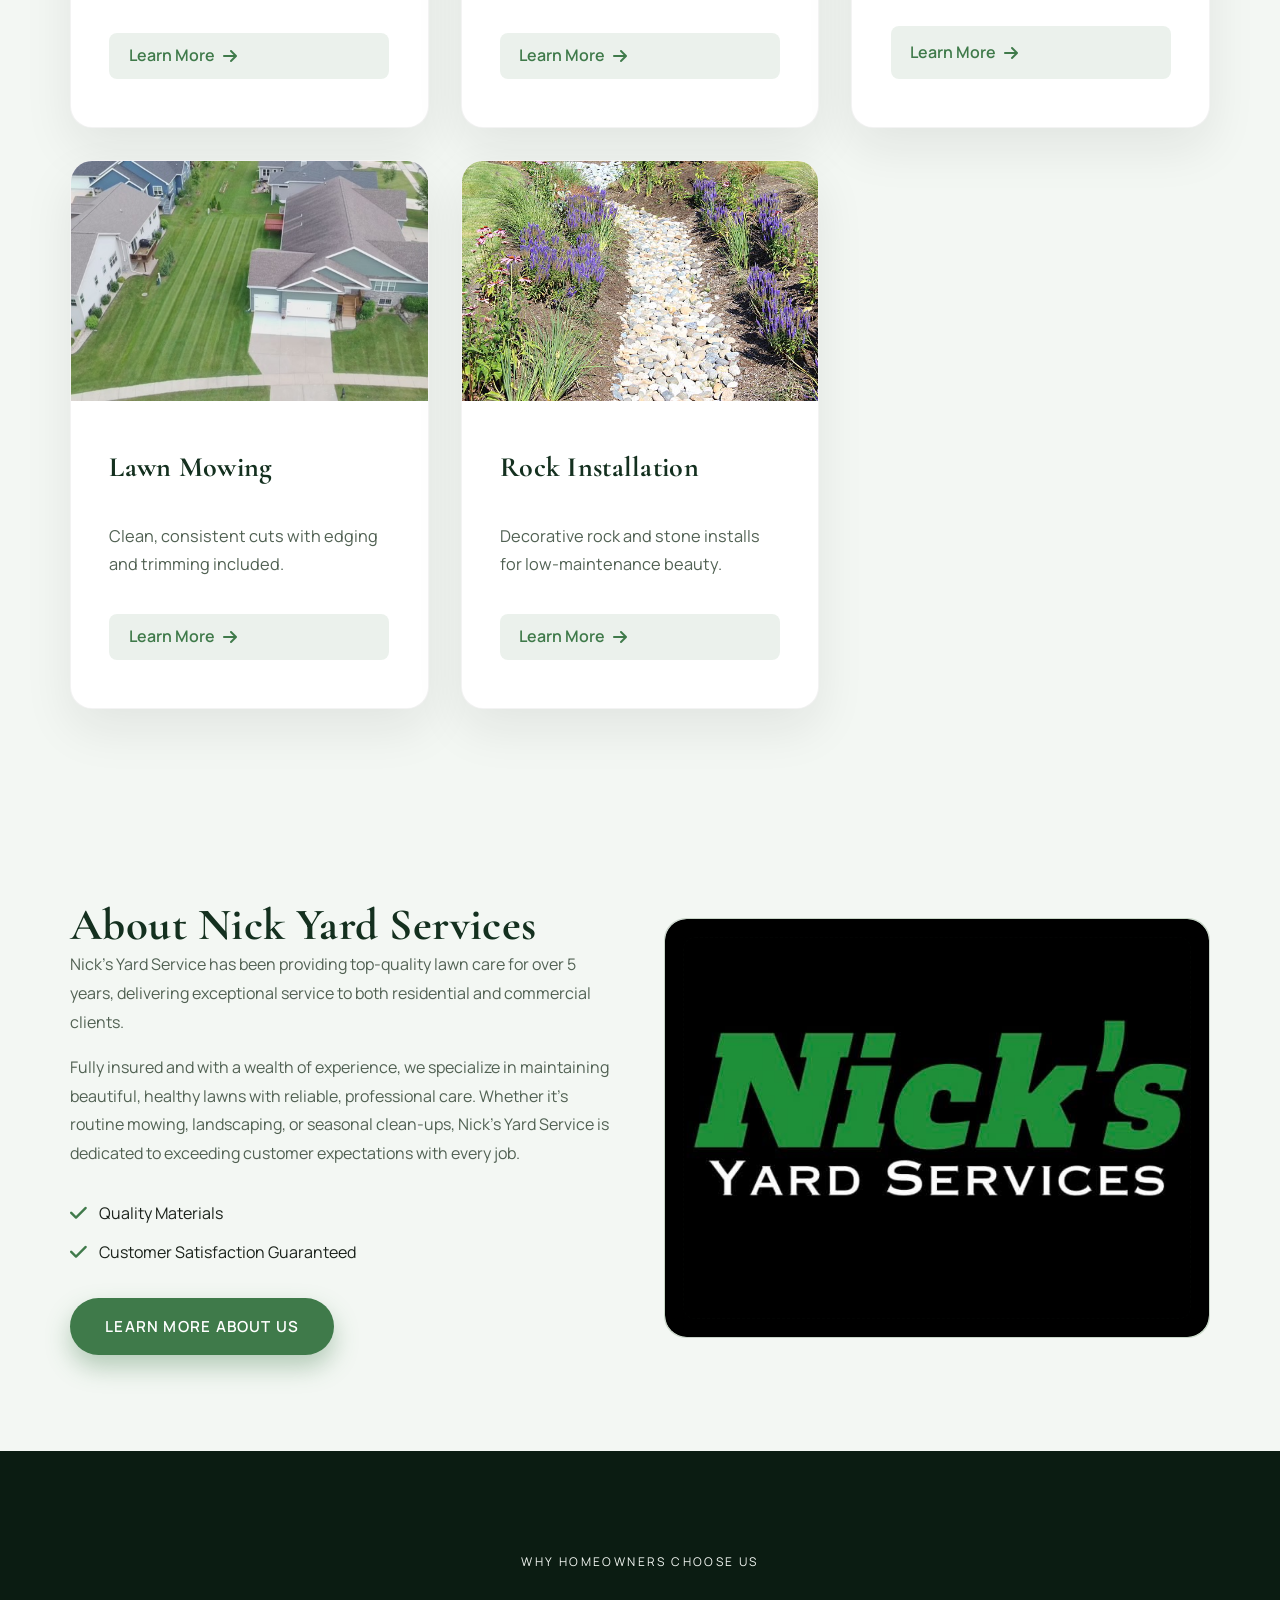
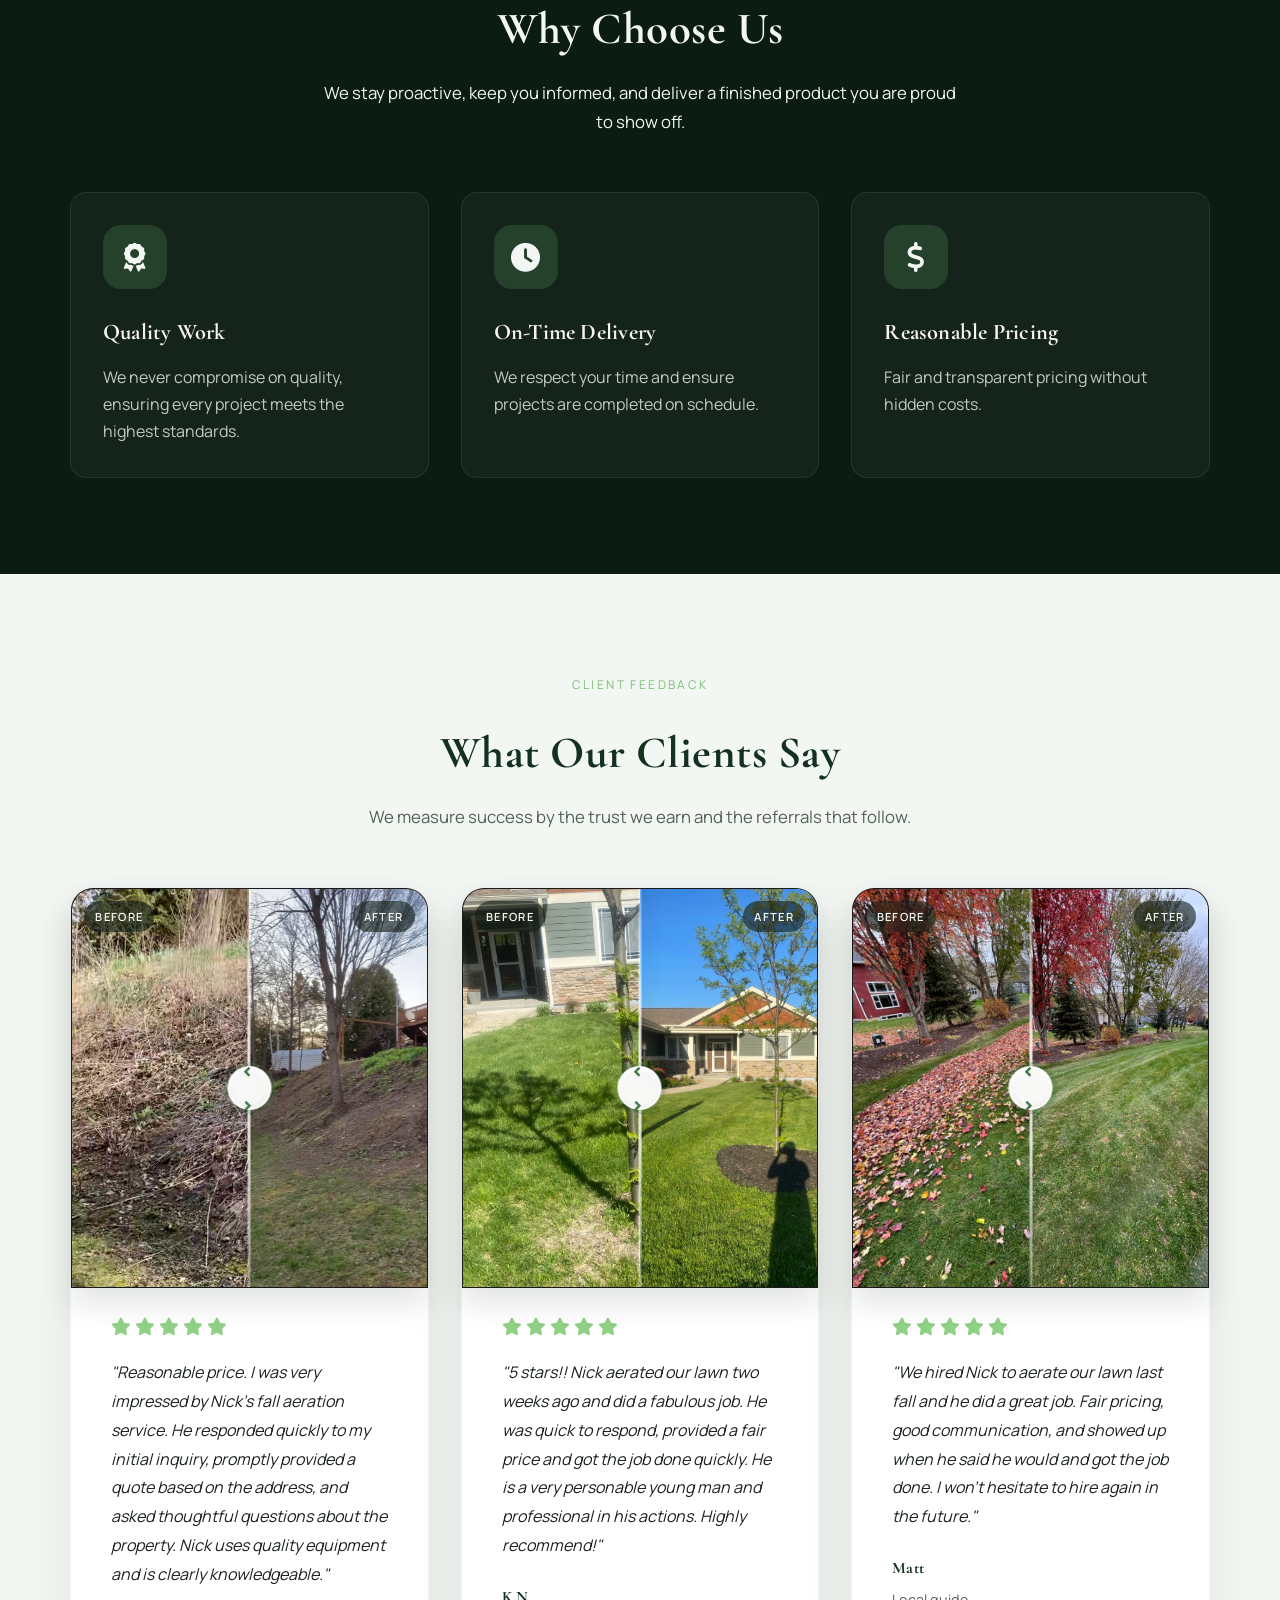
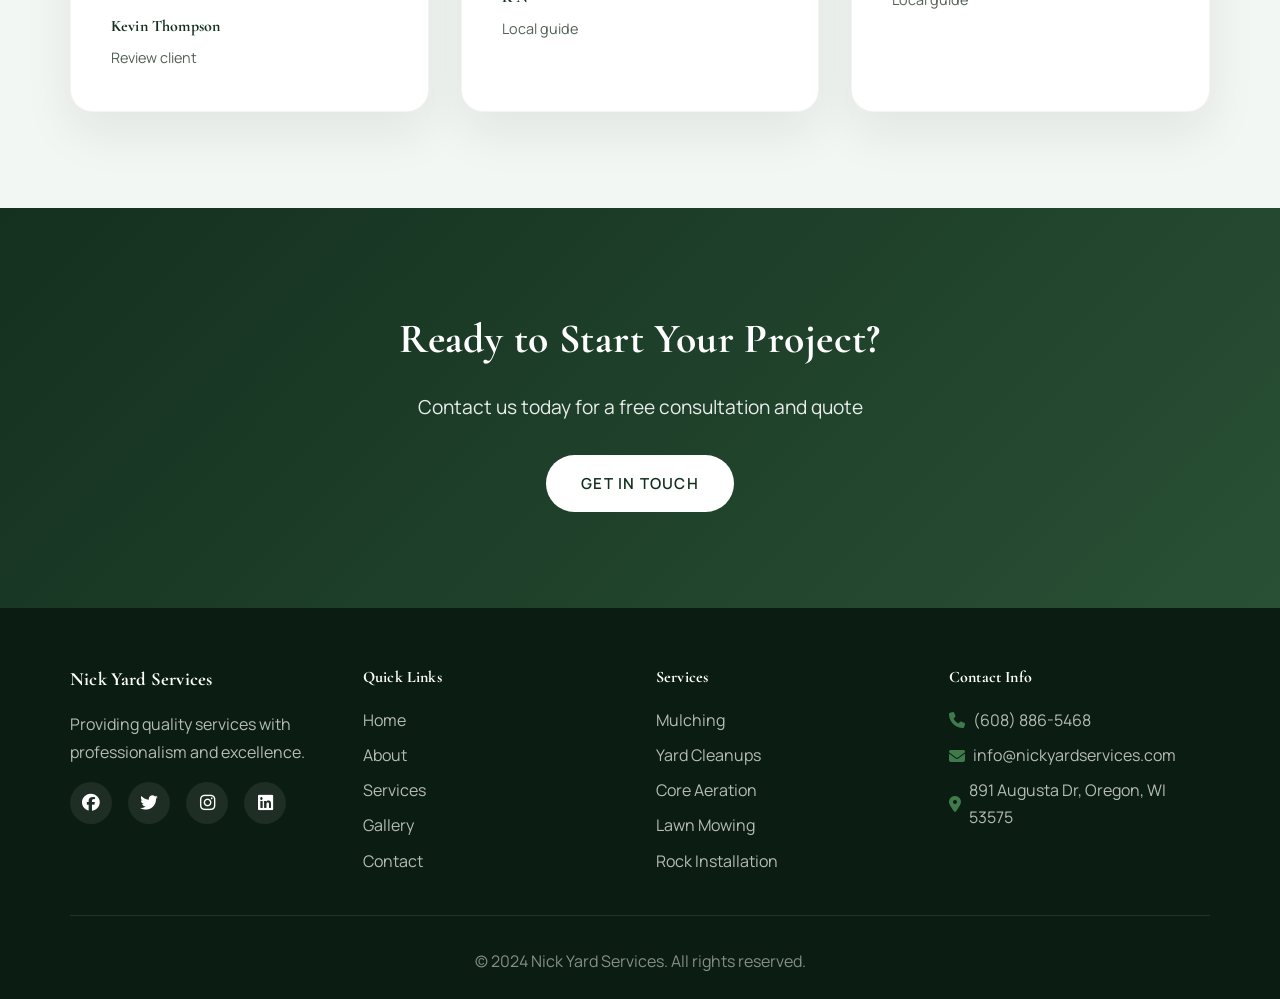
==== commit 295df1c1: "image fixed." ====
--- a/index.html
+++ b/index.html
@@ -204,9 +204,9 @@
             <div class="testimonials-grid">
                 <div class="testimonial-card">
                     <div class="before-after" aria-label="Mulching before and after">
-                        <img src="src/image20.jpeg" alt="Before mulching service" class="before-after-image">
+                        <img src="src/image20.jpeg" alt="Before mulching service" class="before-after-image image20-fill">
                         <div class="before-after-after">
-                            <img src="src/image21.jpeg" alt="After mulching service" class="before-after-image">
+                            <img src="src/image21.jpeg" alt="After mulching service" class="before-after-image image21-fill">
                         </div>
                         <span class="before-after-handle" aria-hidden="true"></span>
                     </div>
--- a/css/style.css
+++ b/css/style.css
@@ -104,6 +104,21 @@
     object-fit: cover;
 }
 
+.before-after-image.image20-fill,
+.before-after-image.image21-fill {
+    object-fit: cover;
+    object-position: center center;
+    width: 110%;
+    height: 110%;
+    min-width: 110%;
+    min-height: 110%;
+    transform: scale(1.1);
+    position: absolute;
+    top: 50%;
+    left: 50%;
+    transform: translate(-50%, -50%) scale(1.15);
+}
+
 .logo {
     display: flex;
     align-items: center;
@@ -525,7 +540,7 @@
     height: 400px;
     border-radius: 20px;
     overflow: hidden;
-    background: rgba(63, 122, 74, 0.12);
+    background: #1a1a1a;
     border: 1px solid rgba(20, 30, 24, 0.1);
     box-shadow: 0 16px 30px rgba(20, 30, 24, 0.12);
     cursor: ew-resize;
@@ -585,10 +600,10 @@
     top: 0;
     bottom: 0;
     left: var(--before-after-position);
-    width: 2px;
-    background: rgba(255, 255, 255, 0.95);
-    transform: translateX(-1px);
-    box-shadow: 0 0 12px rgba(0, 0, 0, 0.25);
+    width: 3px;
+    background: linear-gradient(to bottom, rgba(255, 255, 255, 0.3), rgba(255, 255, 255, 0.95), rgba(255, 255, 255, 0.3));
+    transform: translateX(-1.5px);
+    box-shadow: 0 0 20px rgba(0, 0, 0, 0.3);
 }
 
 .before-after-handle::after {
@@ -596,13 +611,51 @@
     position: absolute;
     top: 50%;
     left: 50%;
-    width: 28px;
-    height: 28px;
+    width: 40px;
+    height: 40px;
+    background: rgba(255, 255, 255, 0.95);
+    backdrop-filter: blur(10px);
+    border: 2px solid rgba(255, 255, 255, 0.8);
+    transform: translate(-50%, -50%);
+    box-shadow: 
+        0 8px 32px rgba(0, 0, 0, 0.15),
+        0 0 0 4px rgba(63, 122, 74, 0.2),
+        inset 0 2px 4px rgba(255, 255, 255, 0.9),
+        inset 0 -2px 4px rgba(0, 0, 0, 0.05);
     border-radius: 50%;
-    background: #ffffff;
-    border: 1px solid rgba(20, 30, 24, 0.25);
+    transition: all 0.3s ease;
+}
+
+.before-after:hover .before-after-handle::after {
+    background: rgba(255, 255, 255, 1);
+    box-shadow: 
+        0 12px 40px rgba(0, 0, 0, 0.2),
+        0 0 0 4px rgba(63, 122, 74, 0.4),
+        0 0 0 8px rgba(63, 122, 74, 0.1),
+        inset 0 2px 4px rgba(255, 255, 255, 1),
+        inset 0 -2px 4px rgba(0, 0, 0, 0.08);
+    transform: translate(-50%, -50%) scale(1.1);
+}
+
+.before-after-handle::before {
+    content: '‹   ›';
+    position: absolute;
+    top: 50%;
+    left: 50%;
     transform: translate(-50%, -50%);
-    box-shadow: 0 6px 16px rgba(0, 0, 0, 0.2);
+    color: var(--secondary-color);
+    font-size: 20px;
+    font-weight: 900;
+    letter-spacing: 4px;
+    z-index: 1;
+    pointer-events: none;
+    text-shadow: 0 1px 2px rgba(0, 0, 0, 0.1);
+    transition: all 0.3s ease;
+}
+
+.before-after:hover .before-after-handle::before {
+    color: var(--primary-color);
+    letter-spacing: 5px;
 }
 
 .before-after.is-dragging .before-after-after,
@@ -1690,7 +1743,11 @@
     
     .testimonial-card .before-after {
         margin: -2rem -2rem 1.25rem -2rem;
-        height: 320px;
+        height: 440px;
+    }
+
+    .image19-focus {
+        object-position: center 18%;
     }
 }
 
@@ -1745,7 +1802,11 @@
     
     .testimonial-card .before-after {
         margin: -1.5rem -1.5rem 1rem -1.5rem;
-        height: 300px;
+        height: 420px;
+    }
+
+    .image19-focus {
+        object-position: center 15%;
     }
 
     .service-image {
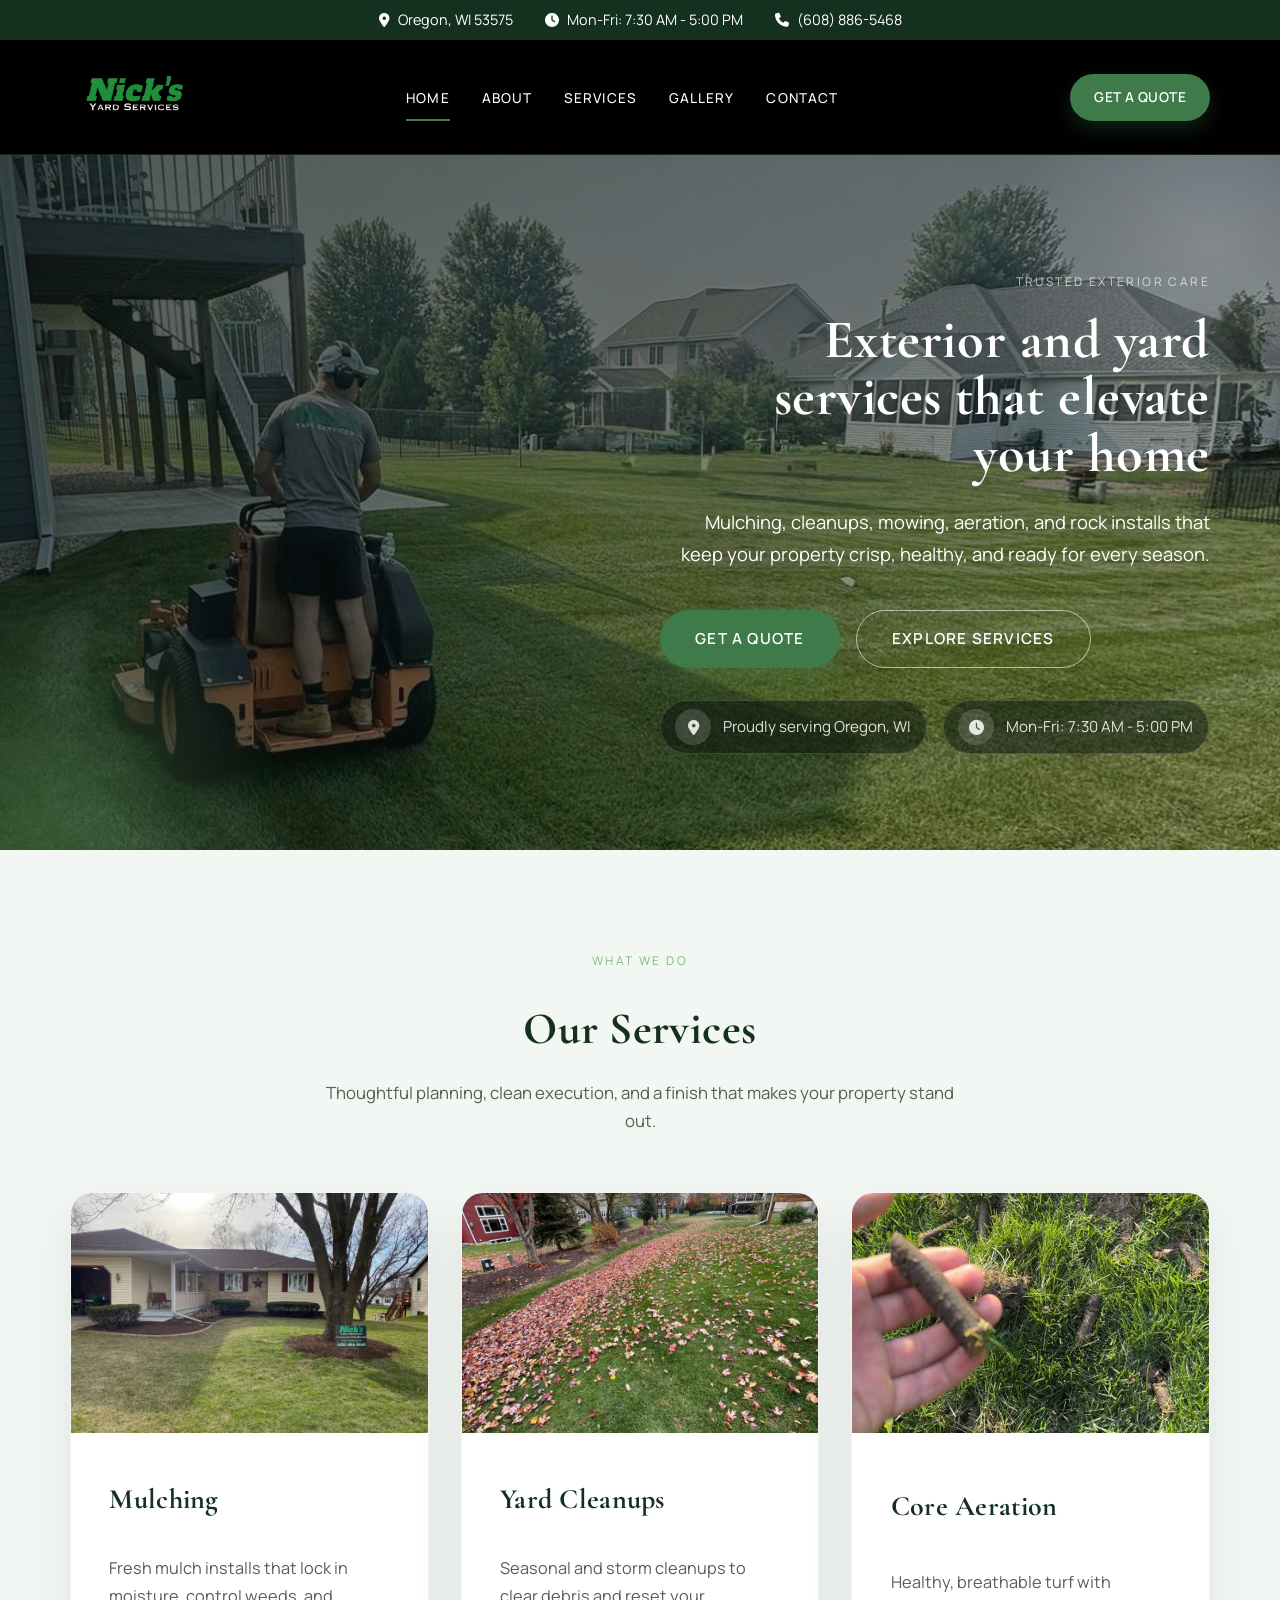
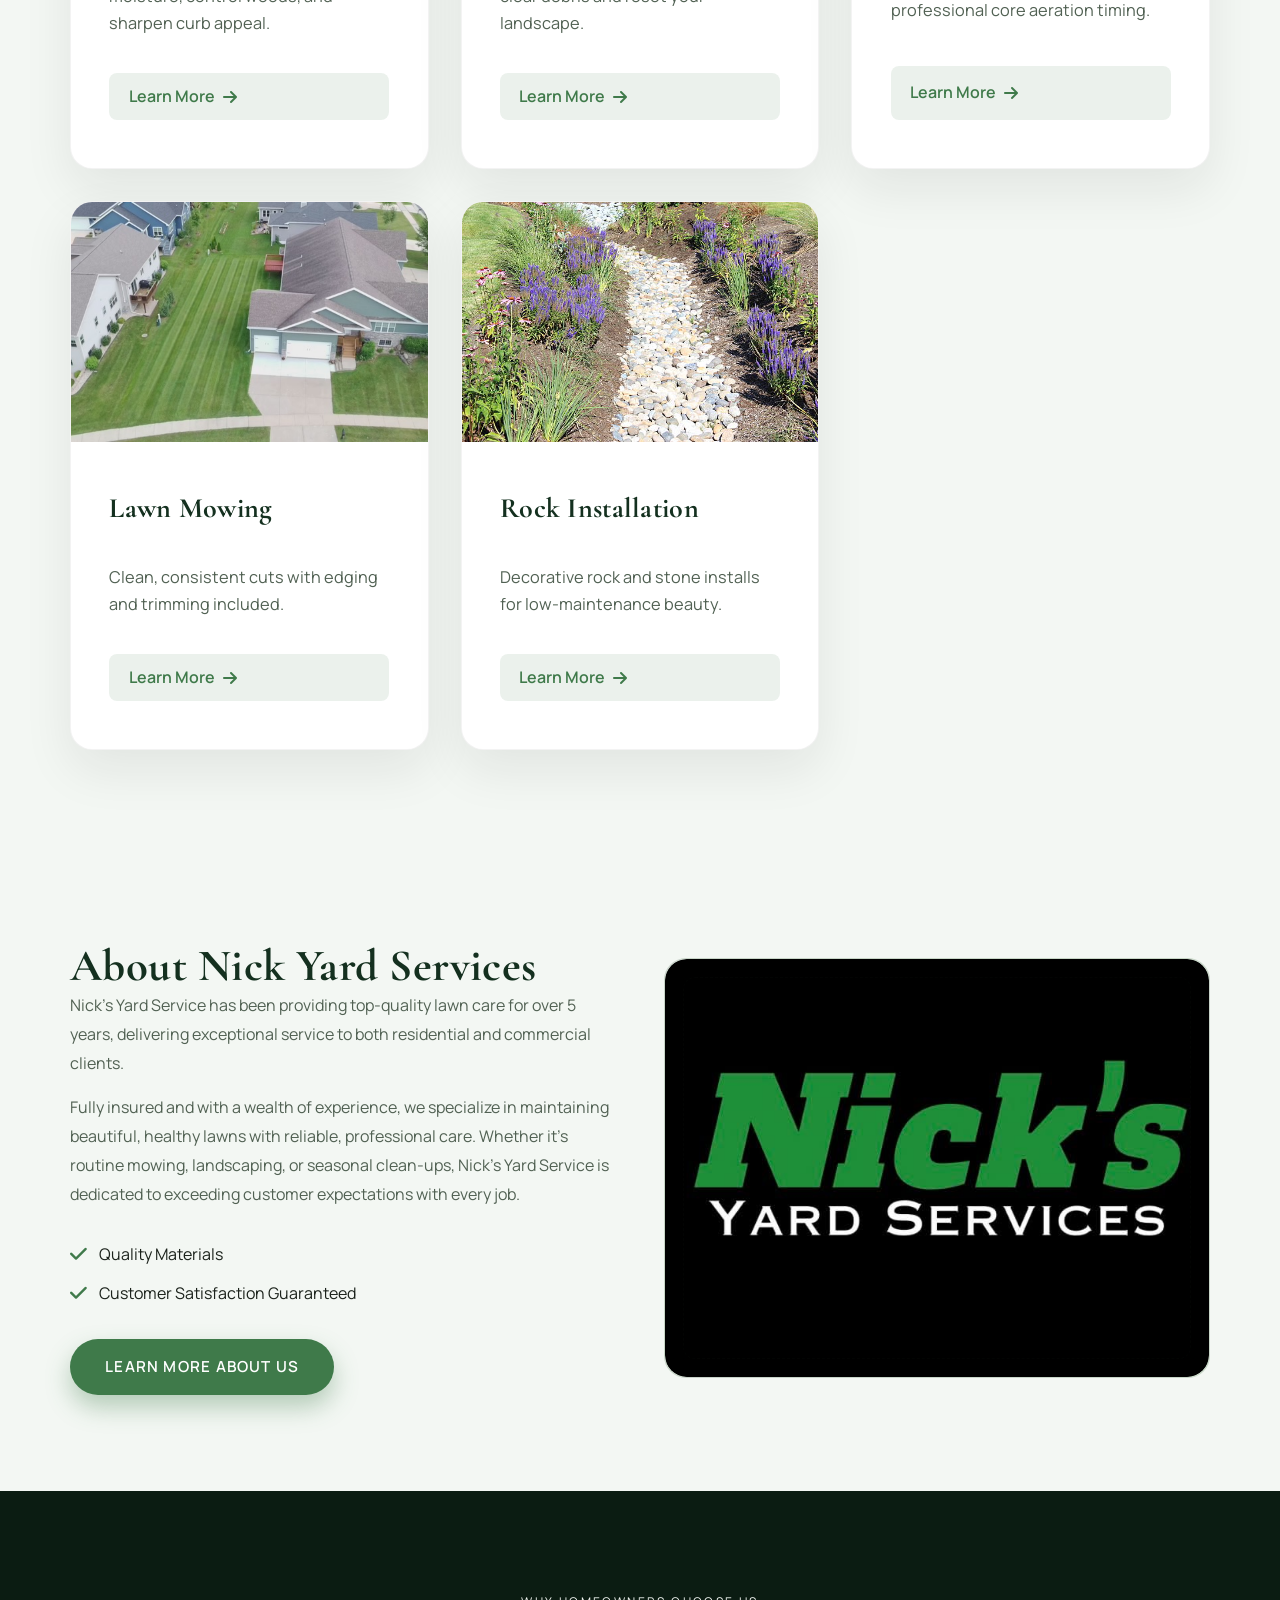
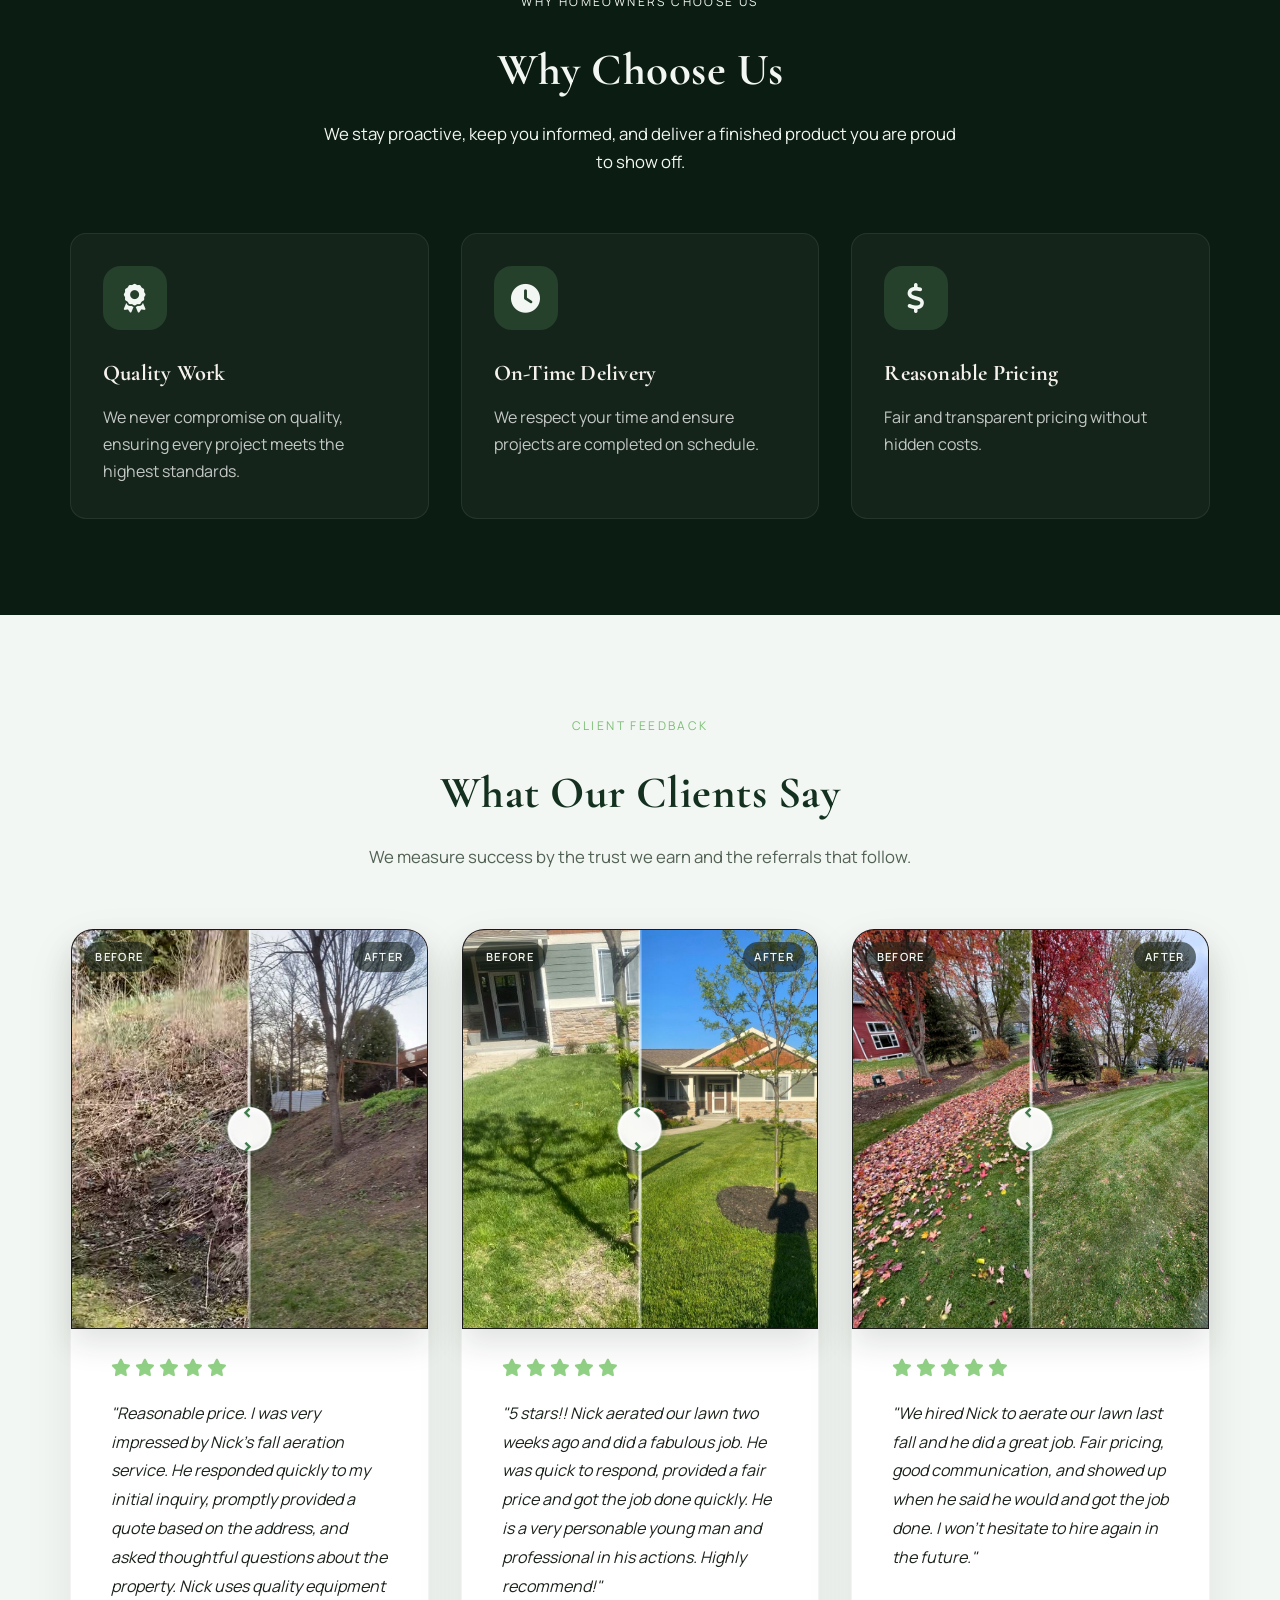
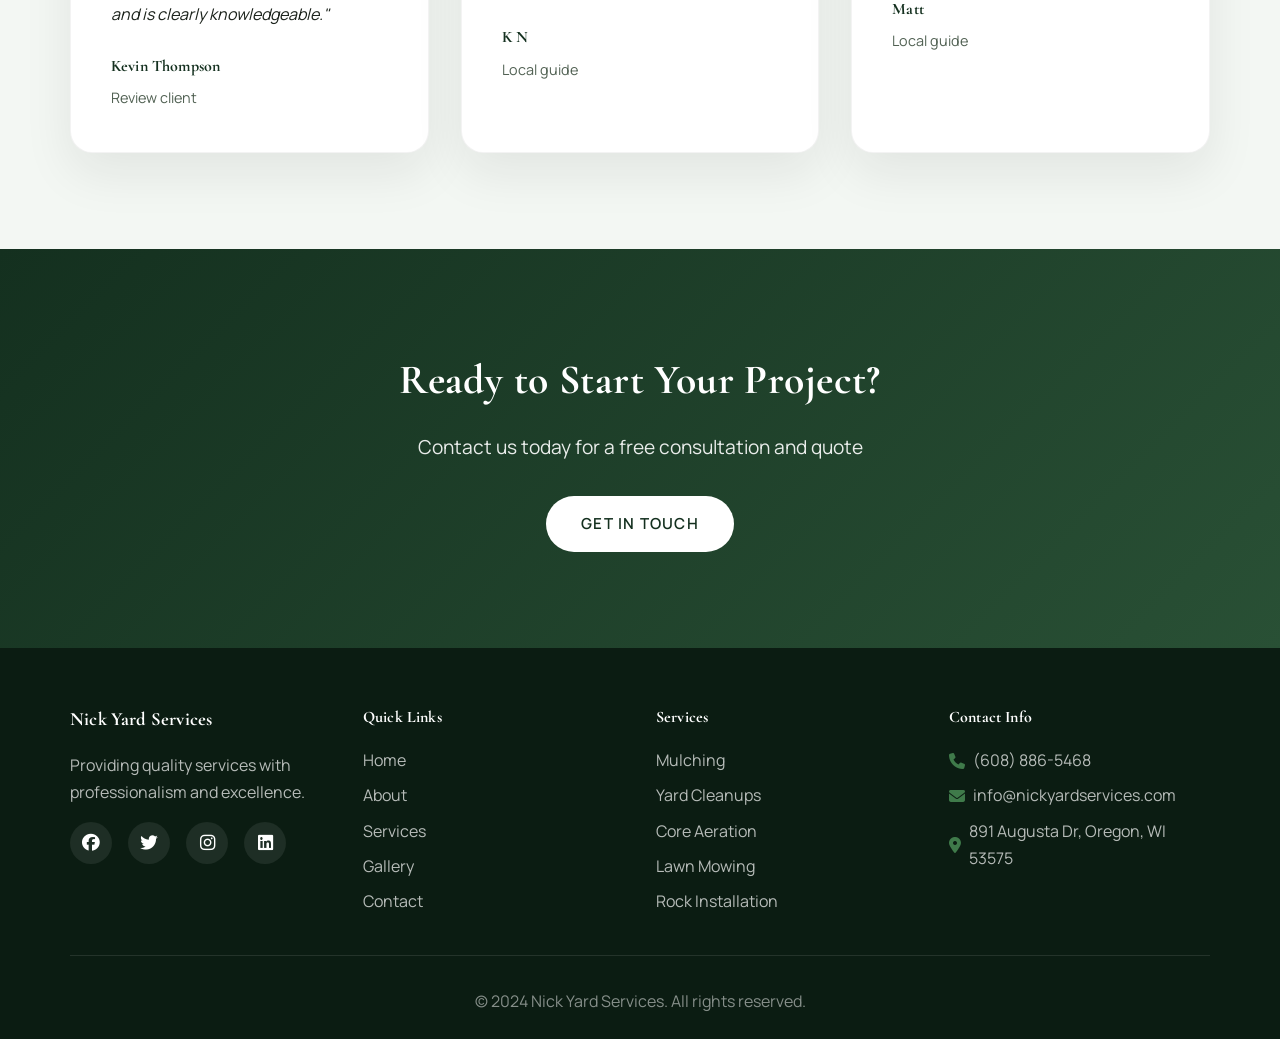
==== commit 9716ad0e: "Main theme completed." ====
--- a/index.html
+++ b/index.html
@@ -12,6 +12,26 @@
     <link rel="stylesheet" href="https://cdnjs.cloudflare.com/ajax/libs/font-awesome/6.4.0/css/all.min.css">
 </head>
 <body>
+    <!-- Top Info Bar -->
+    <div class="top-bar">
+        <div class="container">
+            <div class="top-bar-content">
+                <div class="top-bar-item">
+                    <i class="fas fa-map-marker-alt"></i>
+                    <span>Oregon, WI 53575</span>
+                </div>
+                <div class="top-bar-item">
+                    <i class="fas fa-clock"></i>
+                    <span>Mon-Fri: 7:30 AM - 5:00 PM</span>
+                </div>
+                <div class="top-bar-item">
+                    <i class="fas fa-phone"></i>
+                    <span>(608) 886-5468</span>
+                </div>
+            </div>
+        </div>
+    </div>
+
     <!-- Header -->
     <header class="header">
         <nav class="navbar">
@@ -55,11 +75,11 @@
                     <div class="hero-highlights">
                         <div class="highlight">
                             <i class="fas fa-map-marker-alt"></i>
-                            <span>Serving Southern Dane County</span>
+                            <span>Proudly serving Oregon, WI</span>
                         </div>
                         <div class="highlight">
-                            <i class="fas fa-calendar-check"></i>
-                            <span>Serving since 2021</span>
+                            <i class="fas fa-clock"></i>
+                            <span>Mon-Fri: 7:30 AM - 5:00 PM</span>
                         </div>
                     </div>
                 </div>
@@ -81,11 +101,11 @@
                     <div class="hero-highlights">
                         <div class="highlight">
                             <i class="fas fa-map-marker-alt"></i>
-                            <span>Serving Southern Dane County</span>
+                            <span>Proudly serving Oregon, WI</span>
                         </div>
                         <div class="highlight">
-                            <i class="fas fa-calendar-check"></i>
-                            <span>Serving since 2021</span>
+                            <i class="fas fa-clock"></i>
+                            <span>Mon-Fri: 7:30 AM - 5:00 PM</span>
                         </div>
                     </div>
                 </div>
--- a/css/style.css
+++ b/css/style.css
@@ -62,12 +62,56 @@
     display: block;
 }
 
+/* ===== Top Info Bar ===== */
+.top-bar {
+    background: var(--primary-color);
+    color: #ffffff;
+    padding: 0.5rem 0;
+    font-size: 0.9rem;
+    position: sticky;
+    top: 0;
+    z-index: 1001;
+}
+
+.top-bar-content {
+    display: flex;
+    justify-content: center;
+    align-items: center;
+    gap: 2rem;
+    flex-wrap: wrap;
+}
+
+.top-bar-item {
+    display: flex;
+    align-items: center;
+    gap: 0.5rem;
+}
+
+.top-bar-item i {
+    font-size: 0.875rem;
+}
+
+@media (max-width: 768px) {
+    .top-bar {
+        font-size: 0.8rem;
+    }
+    
+    .top-bar-content {
+        gap: 1rem;
+        justify-content: center;
+    }
+    
+    .top-bar-item span {
+        font-size: 0.8rem;
+    }
+}
+
 /* ===== Header & Navigation ===== */
 .header {
     background: #000000;
     border-bottom: 1px solid rgba(255, 255, 255, 0.12);
     position: sticky;
-    top: 0;
+    top: 40px;
     z-index: 1000;
 }
 
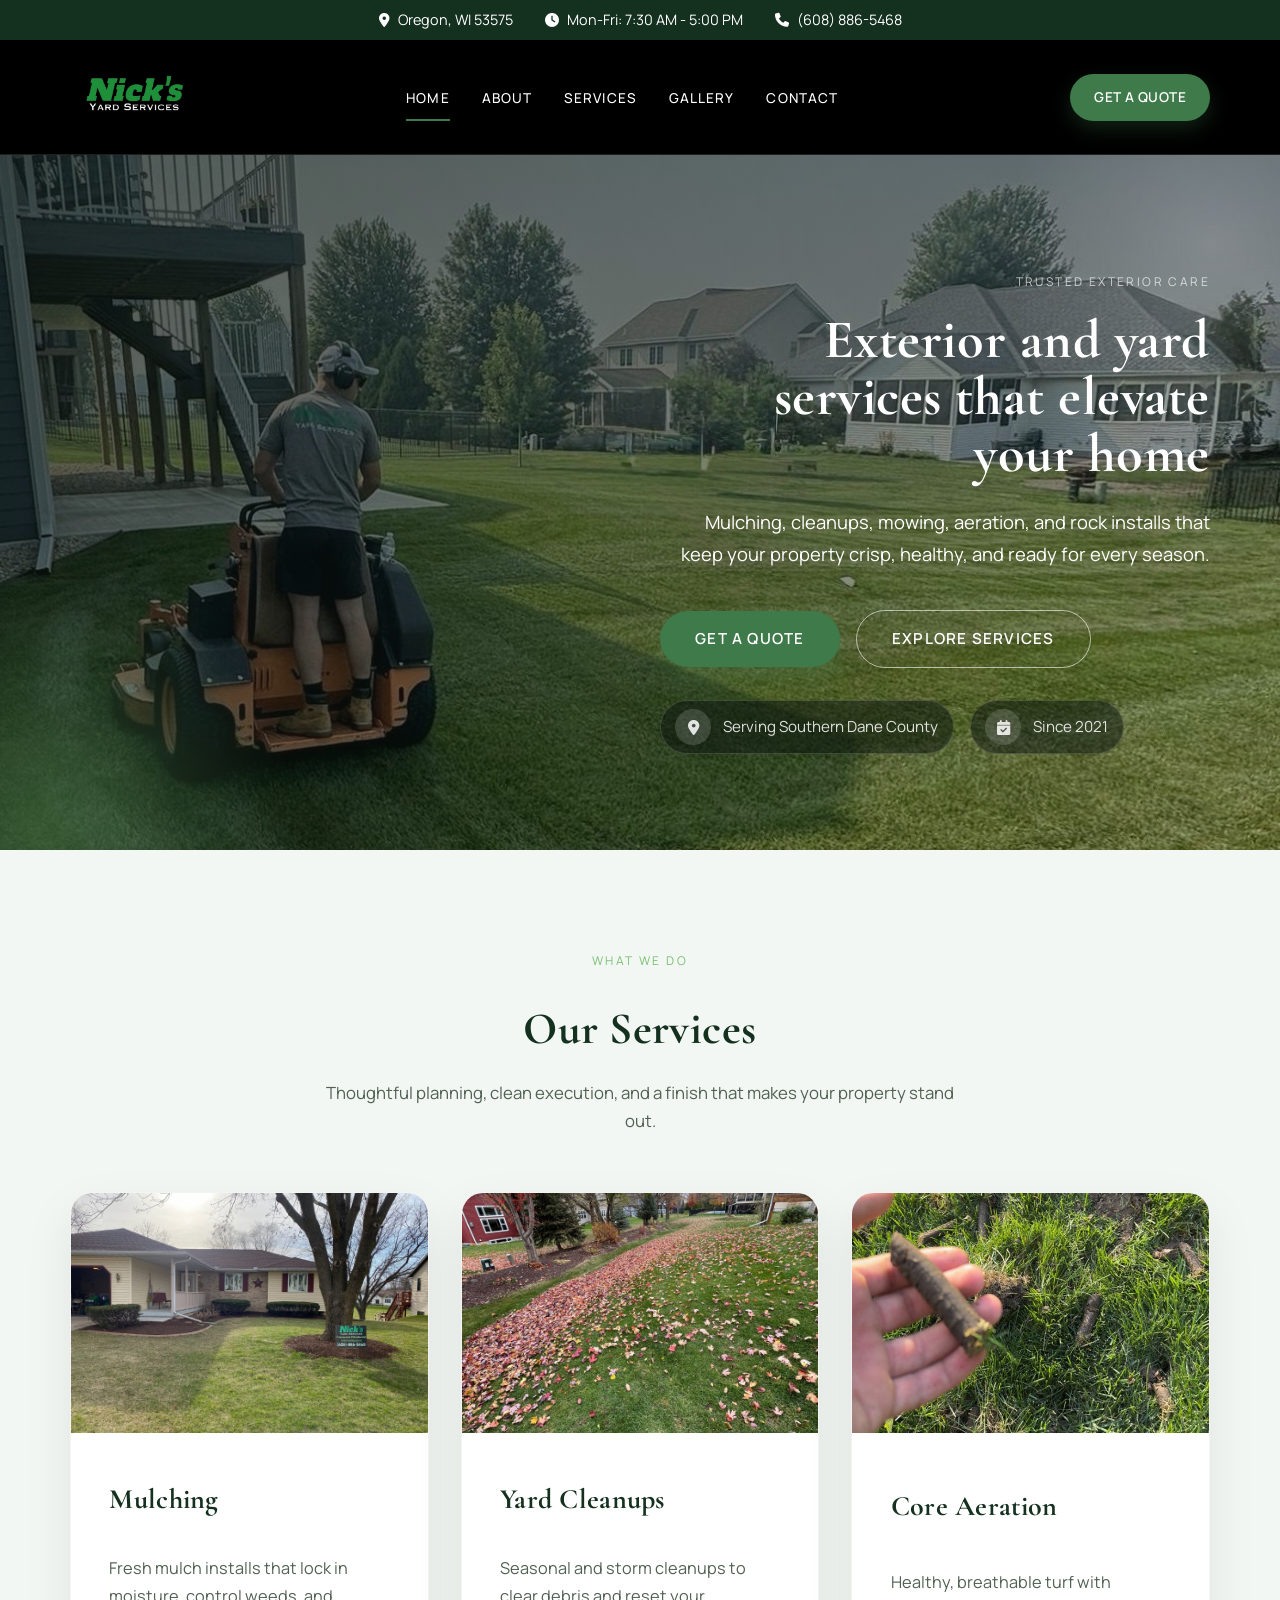
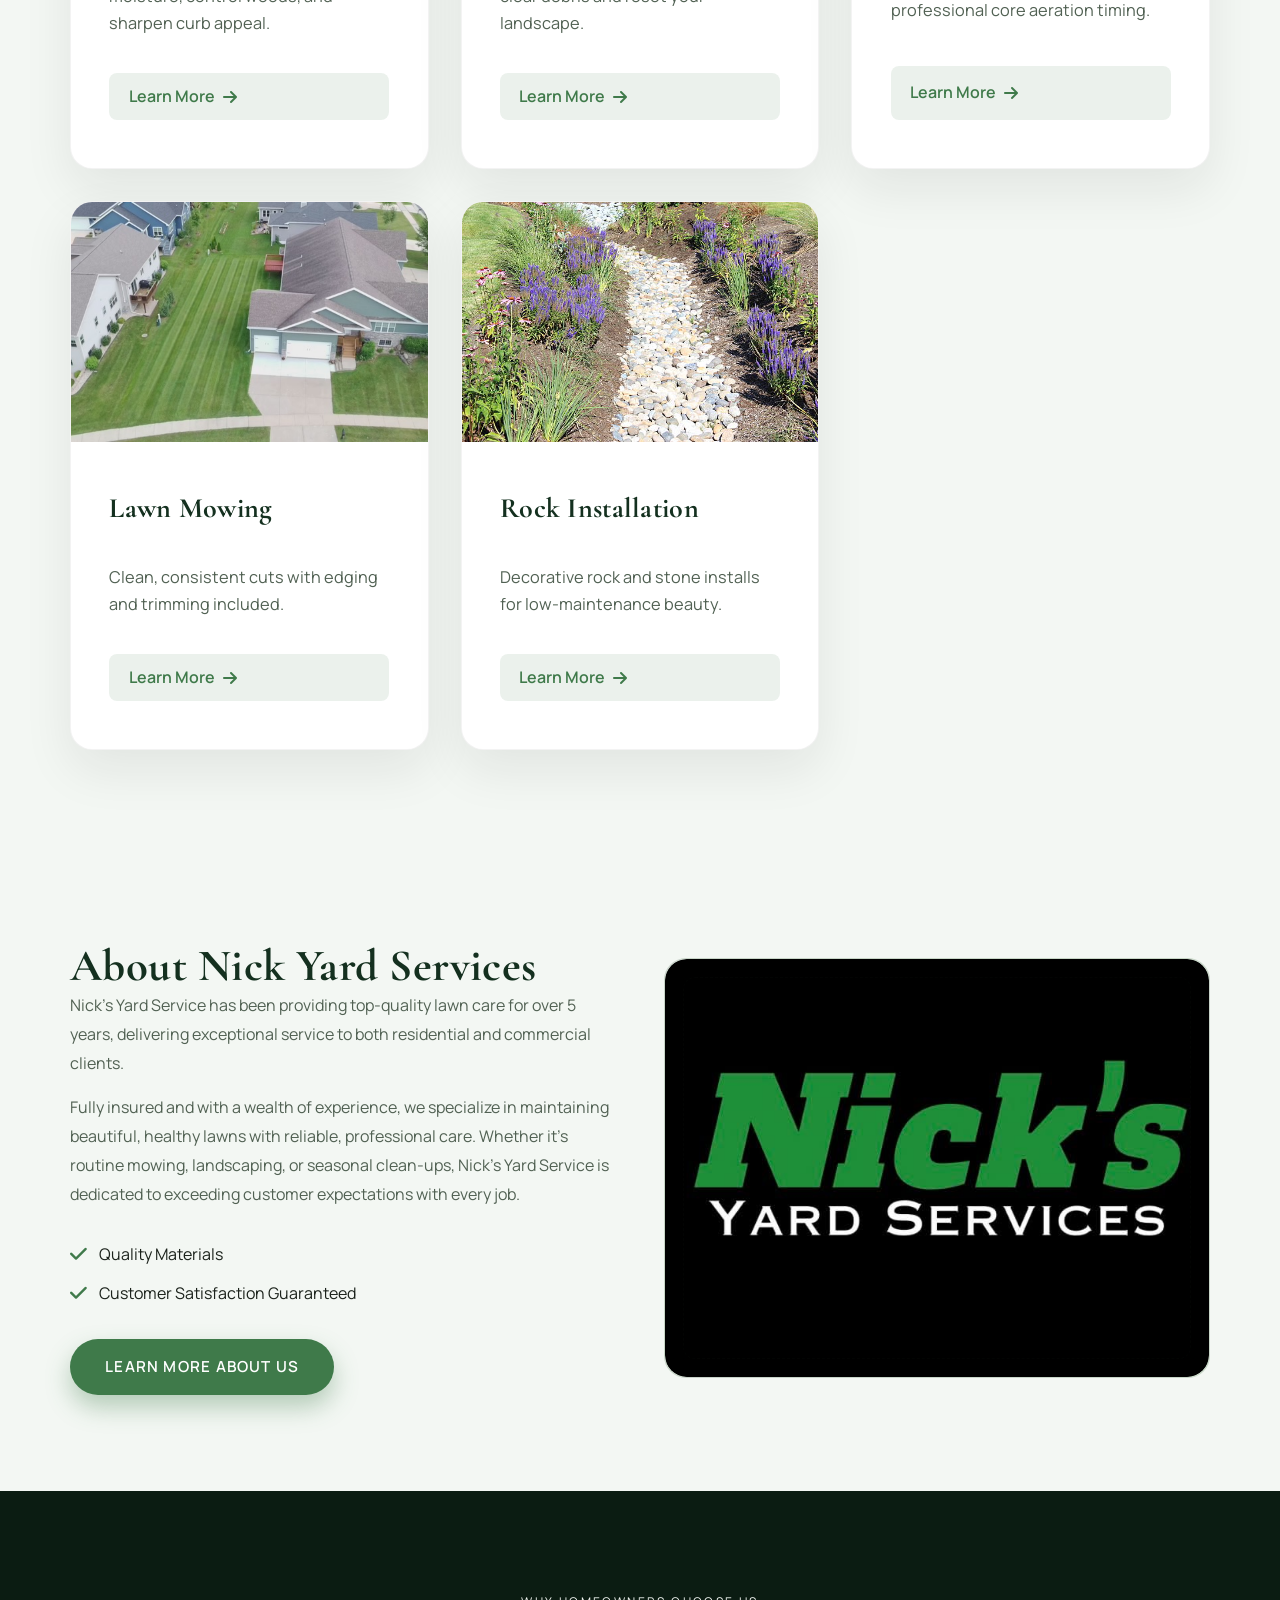
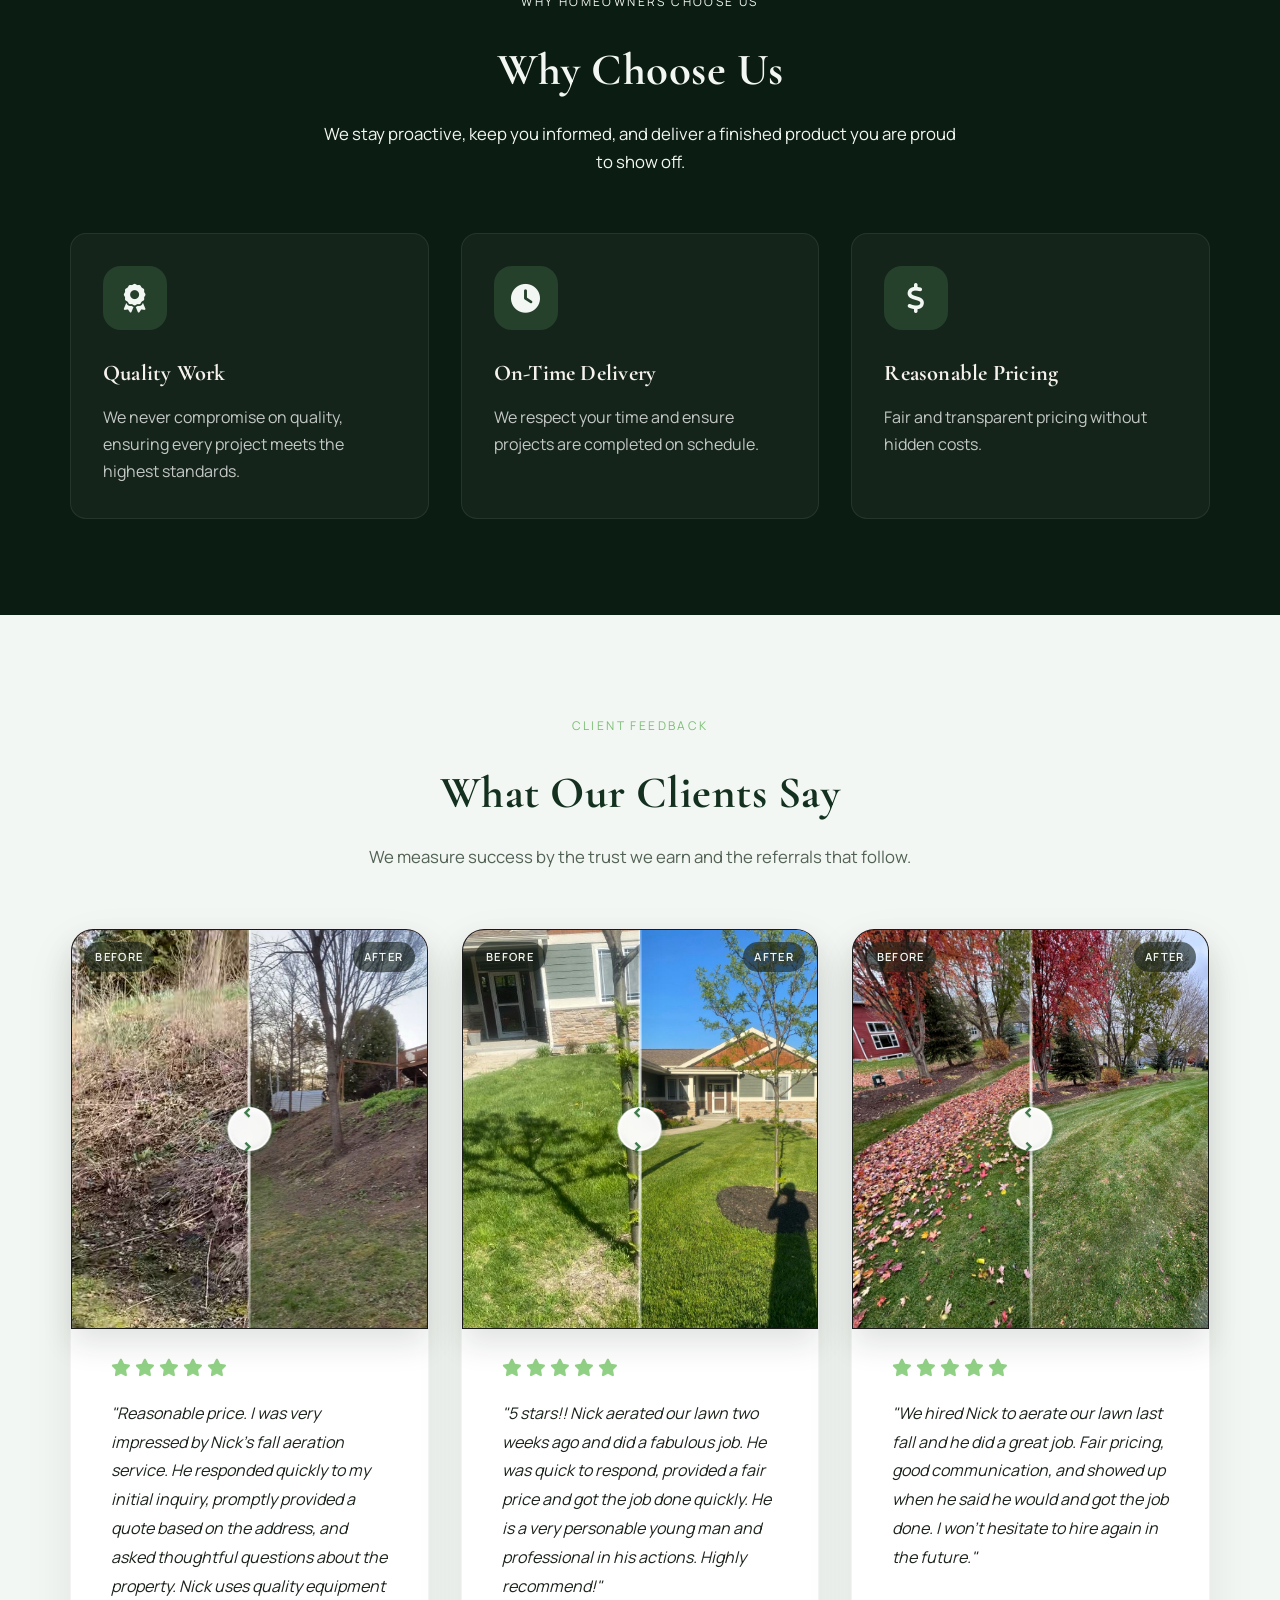
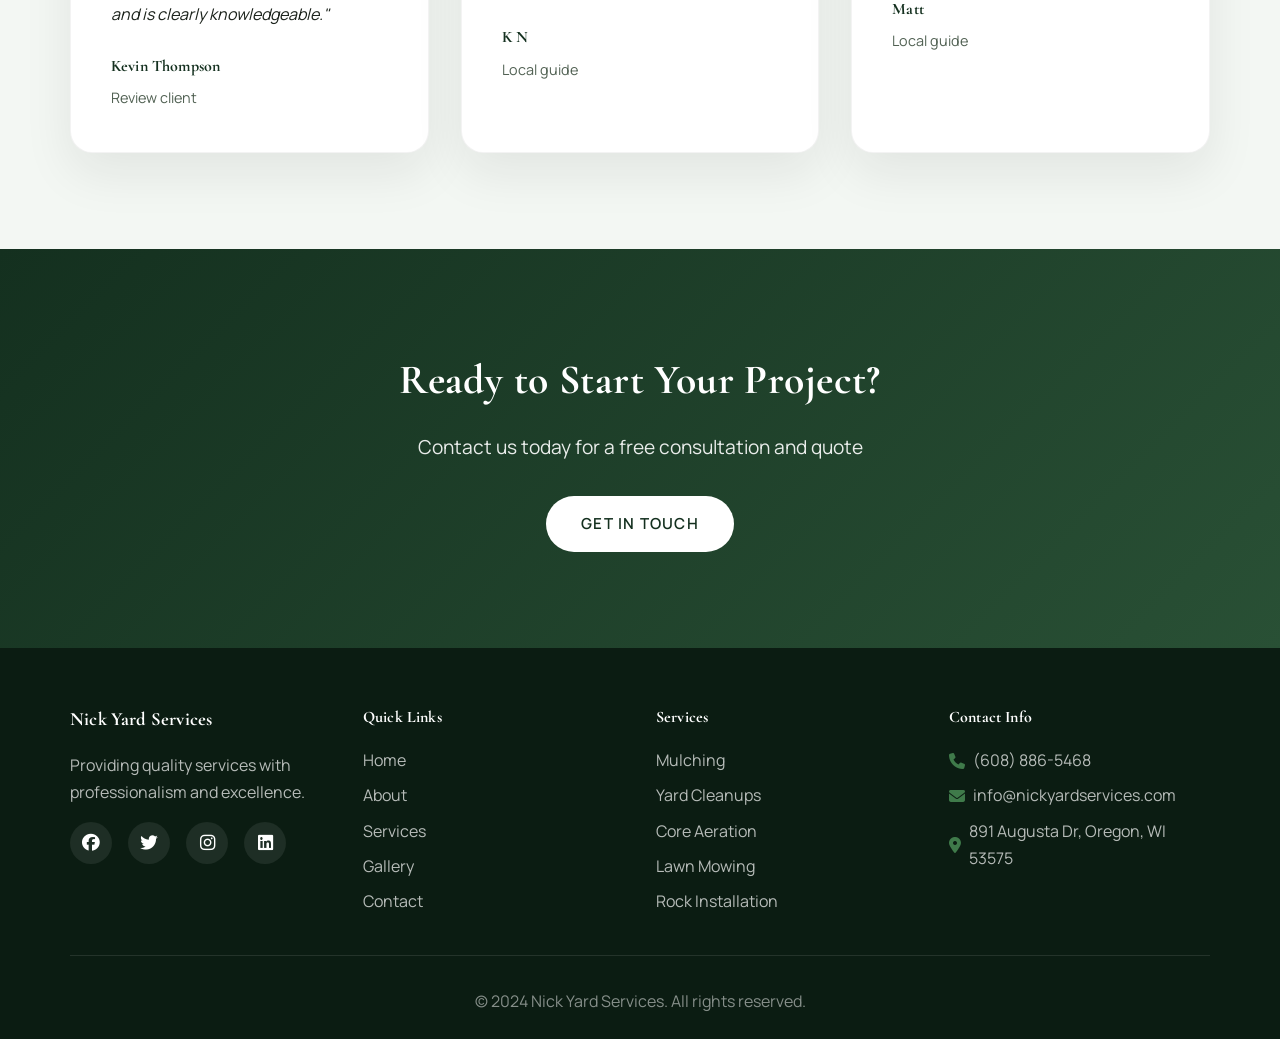
==== commit ae50ddc7: "Fixed." ====
--- a/index.html
+++ b/index.html
@@ -75,11 +75,11 @@
                     <div class="hero-highlights">
                         <div class="highlight">
                             <i class="fas fa-map-marker-alt"></i>
-                            <span>Proudly serving Oregon, WI</span>
+                            <span>Serving Southern Dane County</span>
                         </div>
                         <div class="highlight">
-                            <i class="fas fa-clock"></i>
-                            <span>Mon-Fri: 7:30 AM - 5:00 PM</span>
+                            <i class="fas fa-calendar-check"></i>
+                            <span>Since 2021</span>
                         </div>
                     </div>
                 </div>
@@ -101,11 +101,11 @@
                     <div class="hero-highlights">
                         <div class="highlight">
                             <i class="fas fa-map-marker-alt"></i>
-                            <span>Proudly serving Oregon, WI</span>
+                            <span>Serving Southern Dane County</span>
                         </div>
                         <div class="highlight">
-                            <i class="fas fa-clock"></i>
-                            <span>Mon-Fri: 7:30 AM - 5:00 PM</span>
+                            <i class="fas fa-calendar-check"></i>
+                            <span>Since 2021</span>
                         </div>
                     </div>
                 </div>
--- a/css/style.css
+++ b/css/style.css
@@ -324,6 +324,7 @@
     gap: 1rem;
     flex-wrap: wrap;
     animation: fadeInUp 1.1s ease forwards;
+    align-items: center;
 }
 
 
@@ -332,6 +333,7 @@
     display: flex;
     flex-wrap: wrap;
     gap: 0.75rem 1rem;
+    align-items: center;
 }
 
 .highlight {
@@ -1489,6 +1491,7 @@
         gap: 0.75rem;
         width: 100%;
         margin-top: 0.5rem;
+        align-items: stretch;
     }
     
     .hero-mobile .highlight {
@@ -1620,7 +1623,7 @@
     .hero-copy .hero-buttons {
         width: 100%;
         flex-direction: column;
-        align-items: center;
+        align-items: stretch;
         gap: 0.9rem;
         margin-top: 0.75rem;
     }
@@ -1637,11 +1640,12 @@
     }
 
     .hero-buttons {
-        justify-content: center;
+        justify-content: flex-start;
     }
 
     .hero-highlights {
         gap: 0.75rem;
+        justify-content: flex-start;
     }
 
     .hero-copy .highlight {
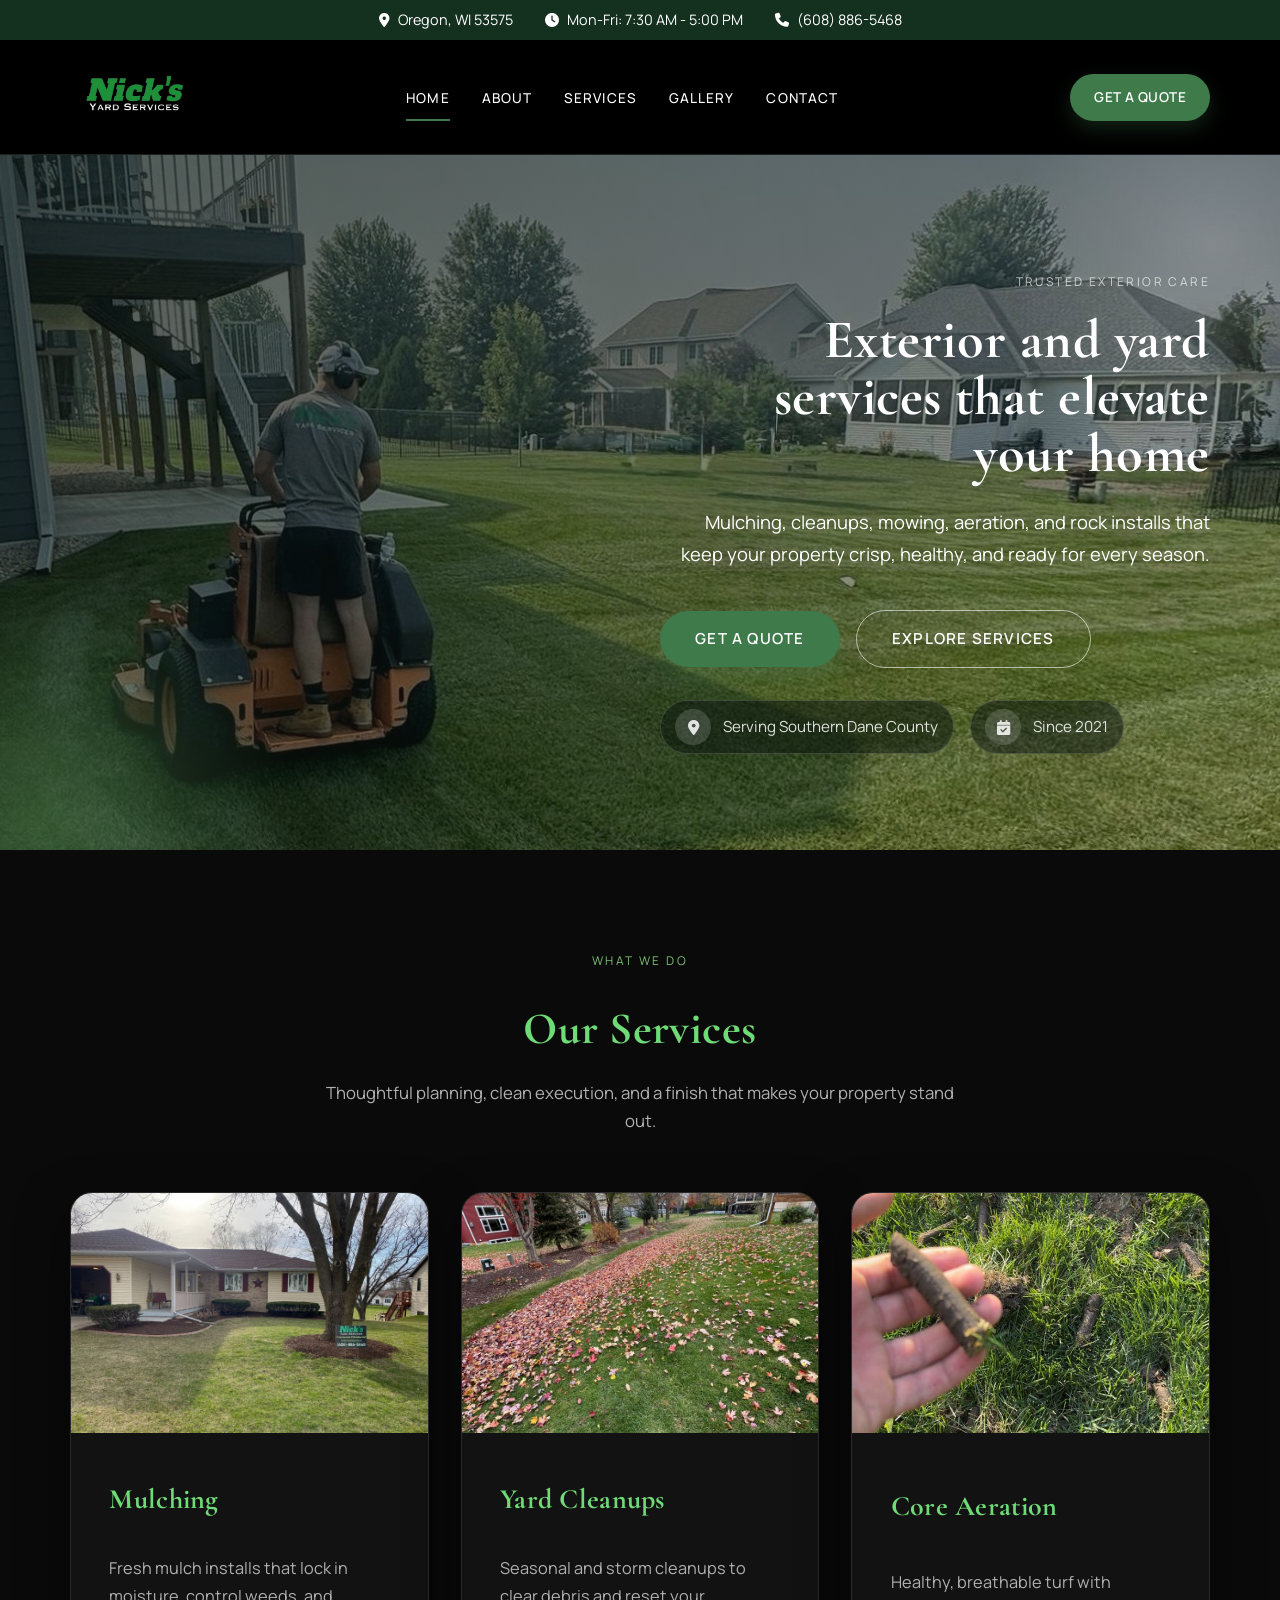
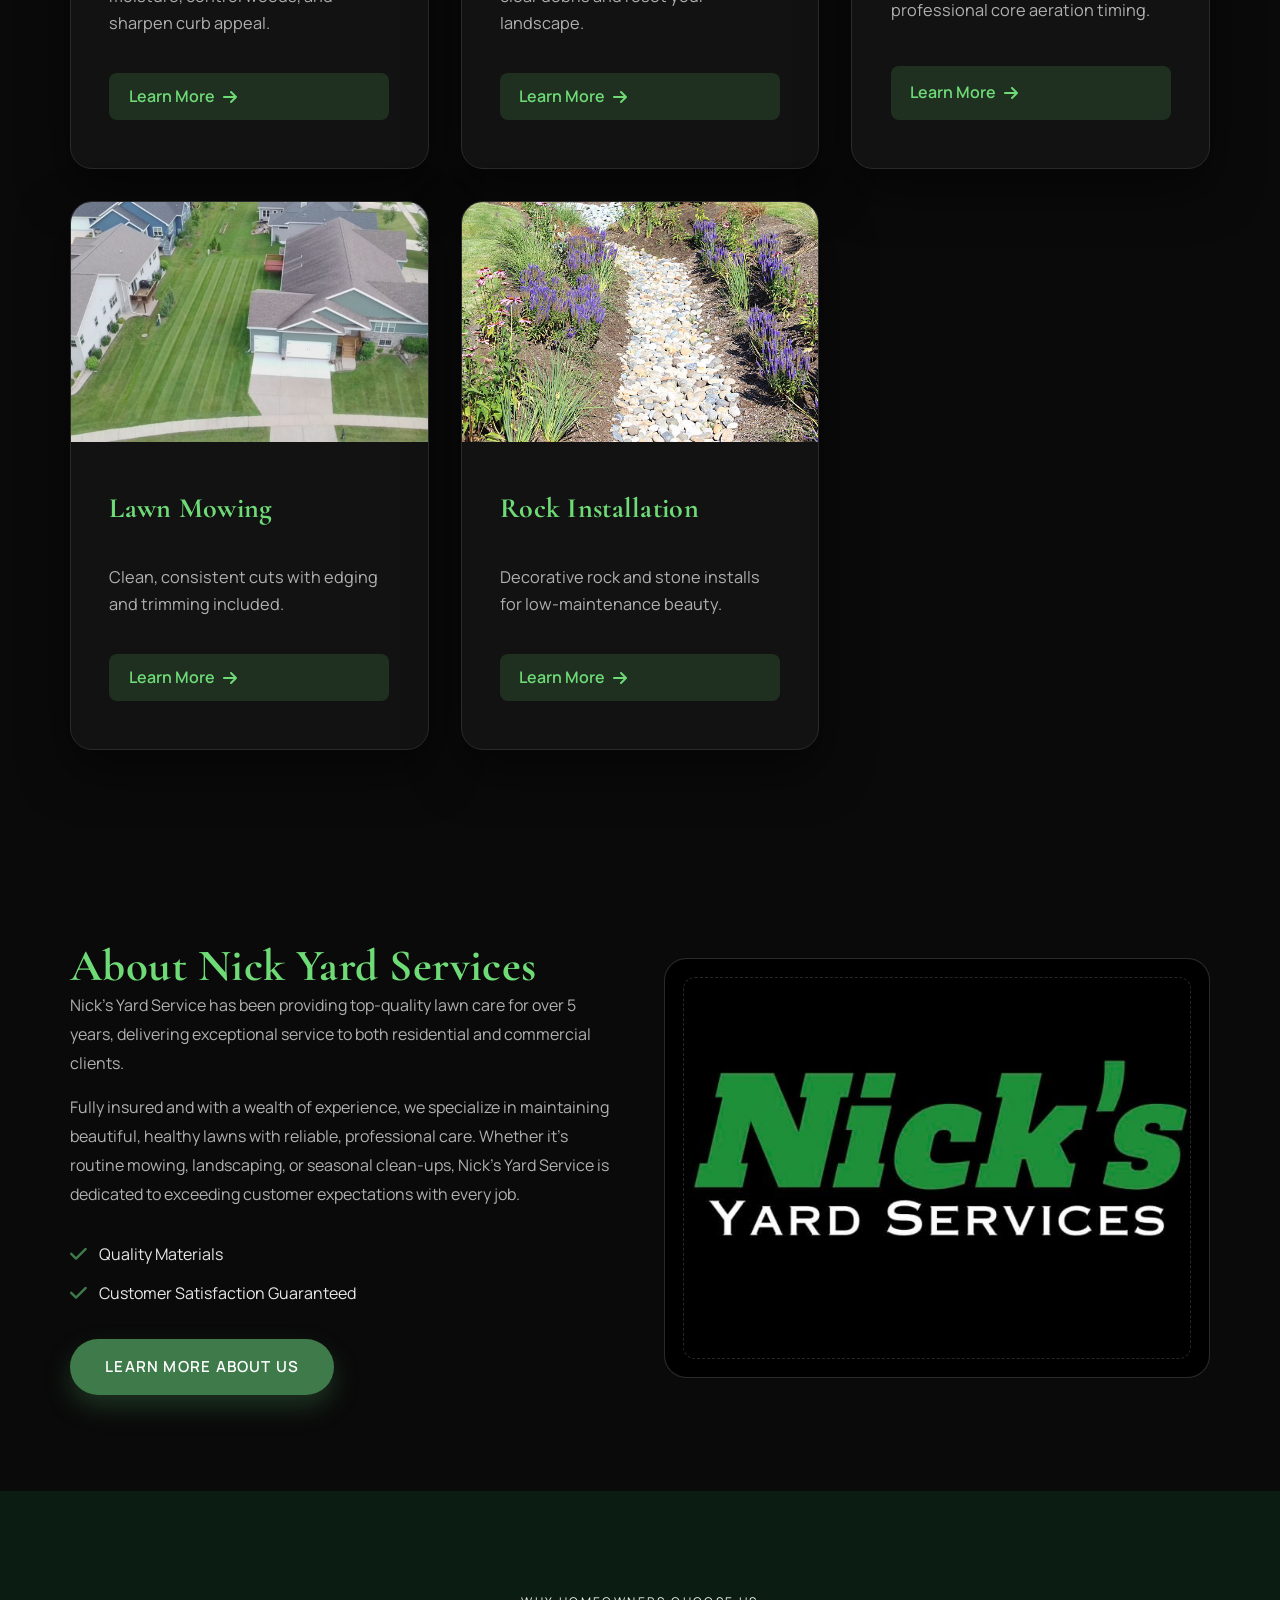
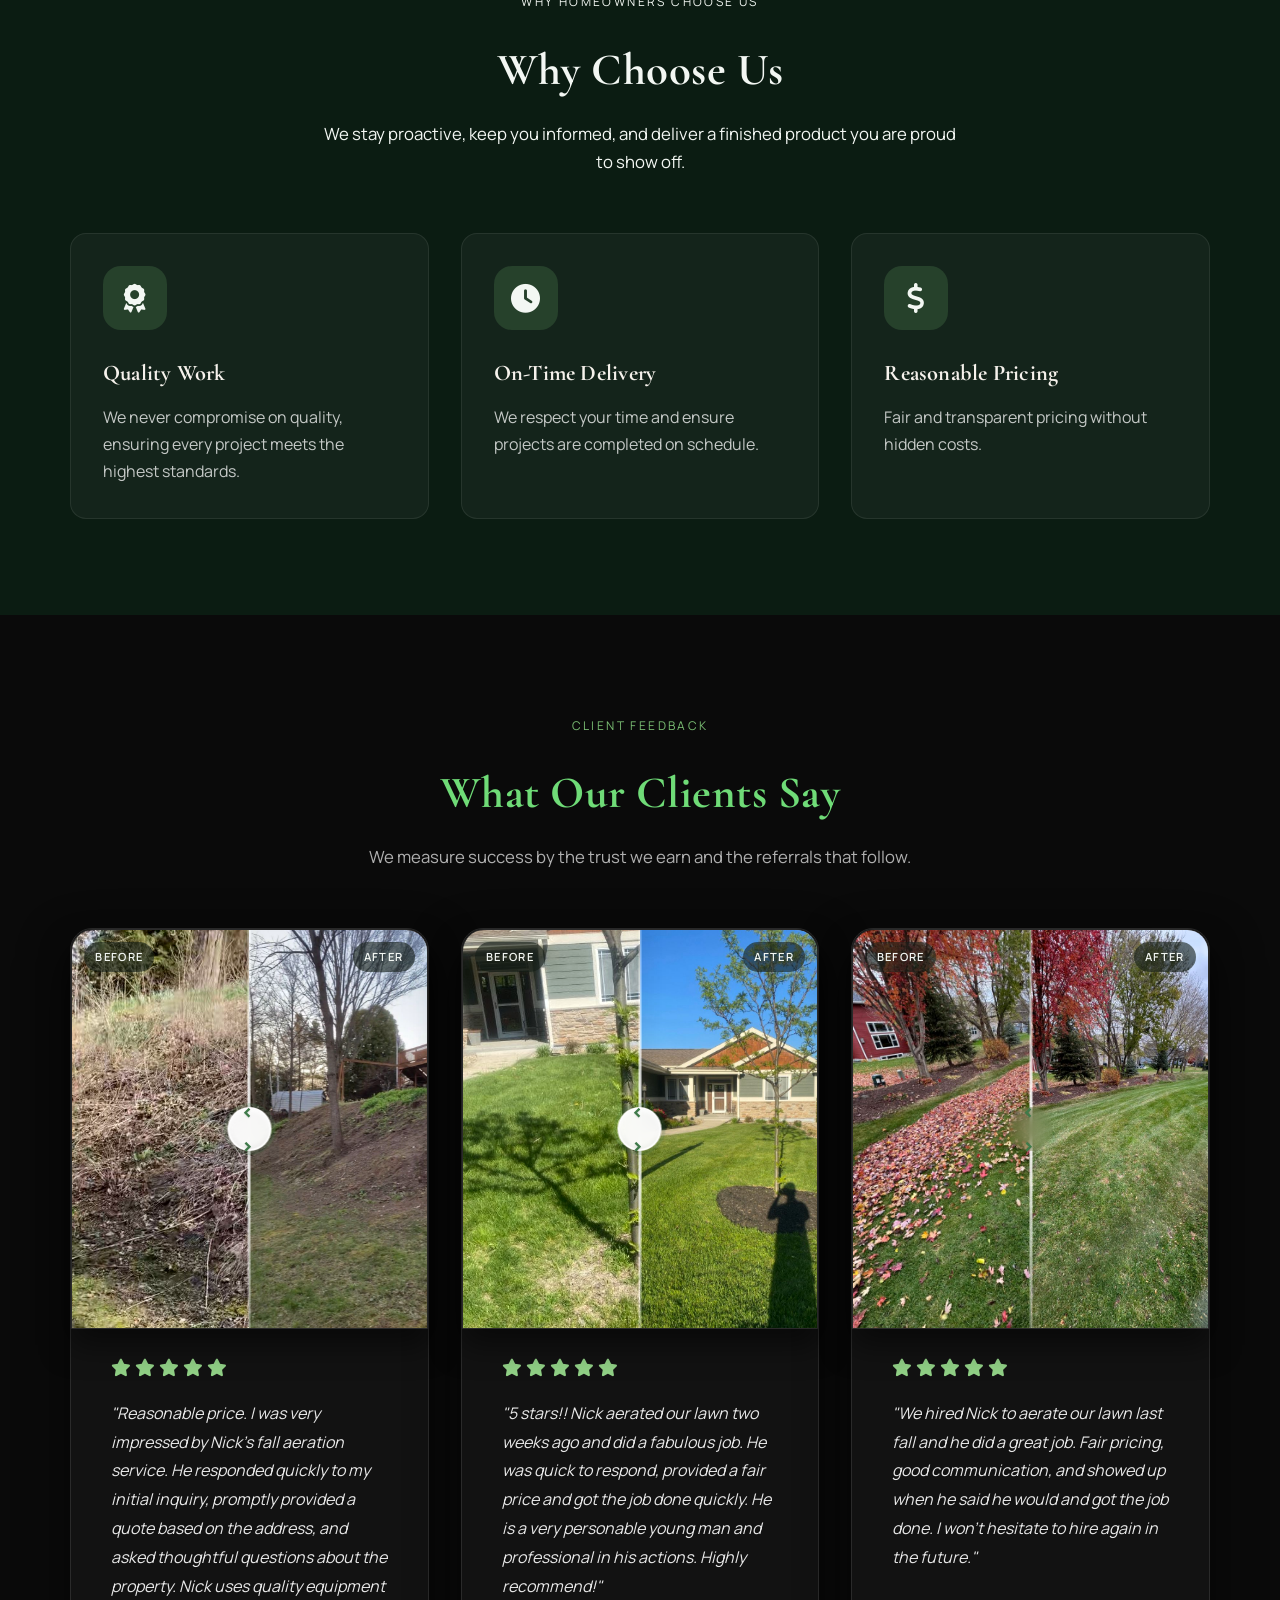
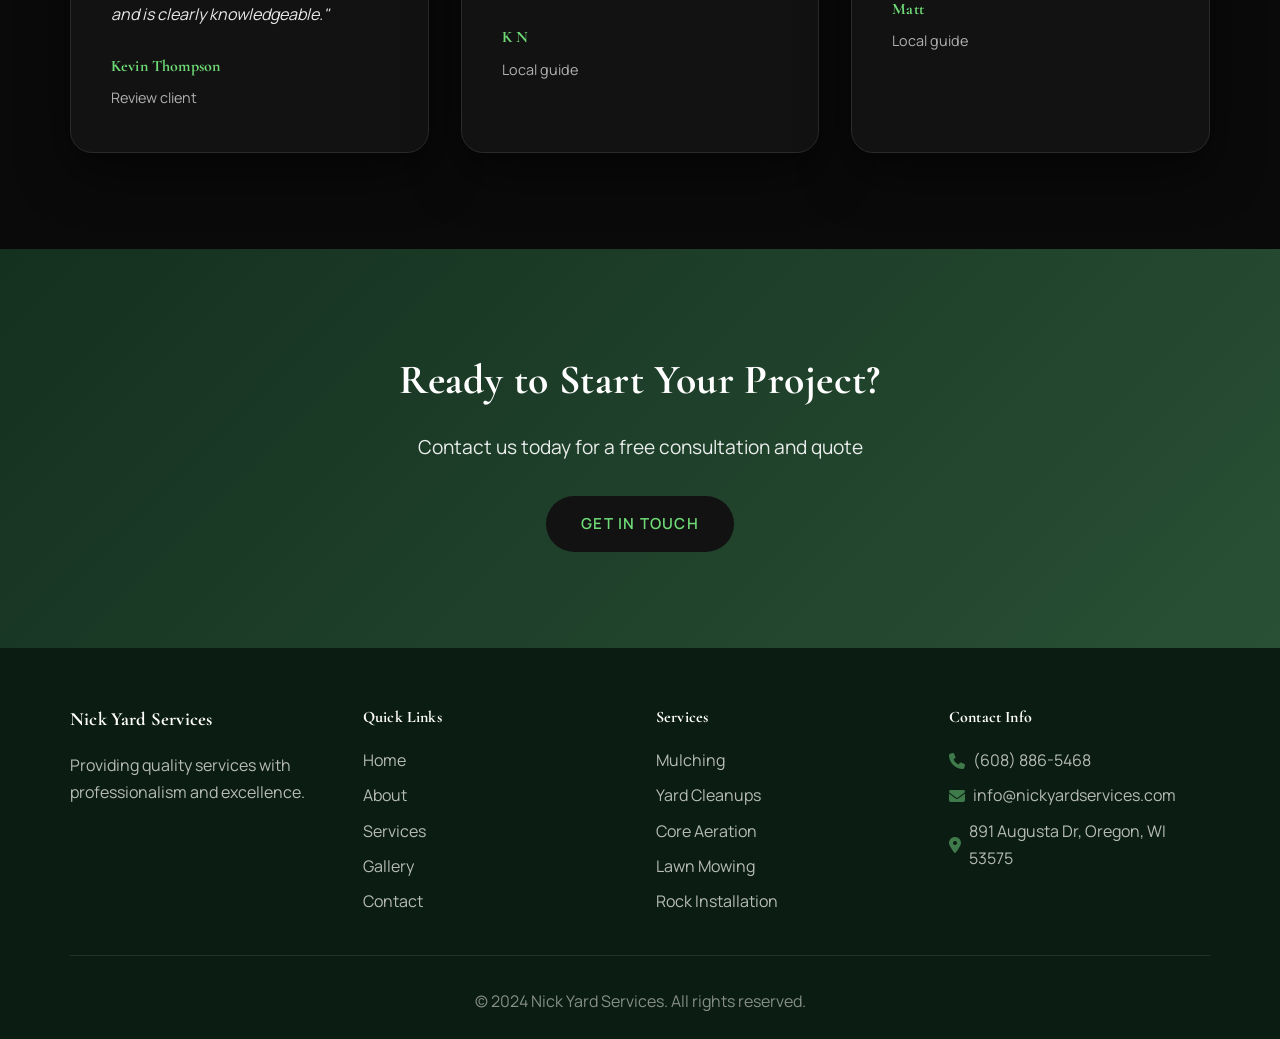
==== commit 20ab2d7d: "Removed the Social media things." ====
--- a/index.html
+++ b/index.html
@@ -309,12 +309,7 @@
                 <div class="footer-column">
                     <h3>Nick Yard Services</h3>
                     <p>Providing quality services with professionalism and excellence.</p>
-                    <div class="social-links">
-                        <a href="#"><i class="fab fa-facebook"></i></a>
-                        <a href="#"><i class="fab fa-twitter"></i></a>
-                        <a href="#"><i class="fab fa-instagram"></i></a>
-                        <a href="#"><i class="fab fa-linkedin"></i></a>
-                    </div>
+
                 </div>
                 <div class="footer-column">
                     <h4>Quick Links</h4>
--- a/css/style.css
+++ b/css/style.css
@@ -9,13 +9,13 @@
     --primary-color: #14301f;
     --secondary-color: #3f7a4a;
     --accent-color: #7bbf74;
-    --text-dark: #1b221b;
-    --text-light: #516153;
-    --bg-light: #f3f7f3;
-    --bg-white: #ffffff;
-    --border-color: #d8e2d8;
-    --shadow-soft: 0 20px 50px rgba(20, 30, 24, 0.08);
-    --shadow-strong: 0 16px 40px rgba(20, 30, 24, 0.18);
+    --text-dark: #e8e8e8;
+    --text-light: #b0b0b0;
+    --bg-light: #0a0a0a;
+    --bg-white: #121212;
+    --border-color: #2a2a2a;
+    --shadow-soft: 0 20px 50px rgba(0, 0, 0, 0.5);
+    --shadow-strong: 0 16px 40px rgba(0, 0, 0, 0.7);
     --radius-lg: 22px;
     --radius-md: 16px;
     --radius-sm: 10px;
@@ -94,6 +94,8 @@
 @media (max-width: 768px) {
     .top-bar {
         font-size: 0.8rem;
+        position: fixed;
+        padding: 0.4rem 0;
     }
     
     .top-bar-content {
@@ -499,17 +501,17 @@
 }
 
 .btn-secondary:hover {
-    background: white;
-    color: var(--primary-color);
+    background: var(--bg-white);
+    color: var(--hero-accent);
 }
 
 .btn-light {
-    background: white;
-    color: var(--primary-color);
+    background: var(--bg-white);
+    color: var(--hero-accent);
 }
 
 .btn-light:hover {
-    background: #f1ebe2;
+    background: var(--border-color);
     transform: translateY(-2px);
 }
 
@@ -529,7 +531,7 @@
 
 .section-header h2 {
     font-size: 2.8rem;
-    color: var(--primary-color);
+    color: var(--hero-accent);
     margin-bottom: 0.75rem;
 }
 
@@ -552,13 +554,13 @@
 }
 
 .service-card {
-    background: white;
+    background: var(--bg-white);
     padding: 3rem 2.4rem;
     border-radius: var(--radius-lg);
     text-align: left;
     transition: var(--transition);
     box-shadow: var(--shadow-soft);
-    border: 1px solid rgba(34, 34, 34, 0.05);
+    border: 1px solid var(--border-color);
     display: grid;
     gap: 1.2rem;
 }
@@ -587,8 +589,8 @@
     border-radius: 20px;
     overflow: hidden;
     background: #1a1a1a;
-    border: 1px solid rgba(20, 30, 24, 0.1);
-    box-shadow: 0 16px 30px rgba(20, 30, 24, 0.12);
+    border: 1px solid var(--border-color);
+    box-shadow: 0 16px 30px rgba(0, 0, 0, 0.5);
     cursor: ew-resize;
     touch-action: none;
     --before-after-position: 50%;
@@ -700,7 +702,7 @@
 }
 
 .before-after:hover .before-after-handle::before {
-    color: var(--primary-color);
+    color: var(--hero-accent);
     letter-spacing: 5px;
 }
 
@@ -712,7 +714,7 @@
 .service-card h3 {
     font-size: 1.6rem;
     margin-bottom: 0.5rem;
-    color: var(--primary-color);
+    color: var(--hero-accent);
 }
 
 .service-card p {
@@ -721,7 +723,7 @@
 }
 
 .service-link {
-    color: var(--secondary-color);
+    color: var(--hero-accent);
     font-weight: 600;
     display: inline-flex;
     align-items: center;
@@ -730,6 +732,7 @@
 
 .service-link:hover {
     gap: 1rem;
+    color: #8fff97;
 }
 
 /* Service cards with images */
@@ -766,7 +769,7 @@
     padding: 0 2.4rem;
     margin-bottom: 3rem;
     display: inline-flex;
-    background: rgba(63, 122, 74, 0.1);
+    background: rgba(111, 219, 119, 0.15);
     padding: 0.6rem 1.2rem;
     border-radius: 8px;
     margin-left: 2.4rem;
@@ -775,8 +778,8 @@
 }
 
 .service-card:has(.service-image) .service-link:hover {
-    background: var(--secondary-color);
-    color: white;
+    background: var(--hero-accent);
+    color: #000000;
     gap: 0.75rem;
 }
 
@@ -799,7 +802,7 @@
 
 .about-content h2 {
     font-size: 2.8rem;
-    color: var(--primary-color);
+    color: var(--hero-accent);
     line-height: 1.1;
 }
 
@@ -834,14 +837,14 @@
 .image-placeholder {
     width: 100%;
     height: 420px;
-    background: linear-gradient(135deg, rgba(63, 122, 74, 0.12), rgba(123, 191, 116, 0.2));
+    background: linear-gradient(135deg, rgba(63, 122, 74, 0.15), rgba(123, 191, 116, 0.1));
     border-radius: var(--radius-lg);
     display: flex;
     flex-direction: column;
     align-items: center;
     justify-content: center;
     color: var(--text-light);
-    border: 1px solid rgba(20, 30, 24, 0.1);
+    border: 1px solid var(--border-color);
     position: relative;
     overflow: hidden;
 }
@@ -867,7 +870,7 @@
     position: absolute;
     inset: 18px;
     border-radius: calc(var(--radius-lg) - 10px);
-    border: 1px dashed rgba(20, 30, 24, 0.15);
+    border: 1px dashed rgba(255, 255, 255, 0.15);
 }
 
 .image-placeholder i {
@@ -897,8 +900,8 @@
     text-align: left;
     padding: 2rem;
     border-radius: var(--radius-md);
-    background: white;
-    border: 1px solid rgba(20, 30, 24, 0.08);
+    background: var(--bg-white);
+    border: 1px solid var(--border-color);
     box-shadow: var(--shadow-soft);
 }
 
@@ -919,7 +922,7 @@
 .feature-item h3 {
     font-size: 1.4rem;
     margin-bottom: 0.75rem;
-    color: var(--primary-color);
+    color: var(--hero-accent);
 }
 
 .feature-item p {
@@ -953,11 +956,11 @@
 }
 
 .testimonial-card {
-    background: white;
+    background: var(--bg-white);
     padding: 2.5rem;
     border-radius: var(--radius-lg);
     box-shadow: var(--shadow-soft);
-    border: 1px solid rgba(34, 34, 34, 0.05);
+    border: 1px solid var(--border-color);
 }
 
 .testimonial-card .before-after {
@@ -979,7 +982,7 @@
 }
 
 .testimonial-author h4 {
-    color: var(--primary-color);
+    color: var(--hero-accent);
     margin-bottom: 0.25rem;
 }
 
@@ -1145,7 +1148,7 @@
 
 .filter-btn {
     background: transparent;
-    color: var(--primary-color);
+    color: var(--hero-accent);
     border: 1px solid var(--border-color);
     padding: 0.75rem 1.6rem;
     margin: 0.5rem;
@@ -1182,7 +1185,7 @@
 }
 
 .contact-form {
-    background: white;
+    background: var(--bg-white);
     padding: 2.5rem;
     border-radius: var(--radius-lg);
     box-shadow: var(--shadow-soft);
@@ -1209,6 +1212,8 @@
     font-family: inherit;
     font-size: 1rem;
     transition: var(--transition);
+    background: var(--bg-light);
+    color: var(--text-dark);
 }
 
 .form-group input:focus,
@@ -1230,7 +1235,7 @@
 }
 
 .contact-info-section h3 {
-    color: var(--primary-color);
+    color: var(--hero-accent);
     margin-bottom: 1.5rem;
 }
 
@@ -1248,7 +1253,7 @@
 }
 
 .contact-detail-text h4 {
-    color: var(--primary-color);
+    color: var(--hero-accent);
     margin-bottom: 0.25rem;
 }
 
@@ -1265,14 +1270,14 @@
 }
 
 .service-detail-card {
-    background: white;
+    background: var(--bg-white);
     padding: 2.25rem;
     border-radius: var(--radius-lg);
     box-shadow: var(--shadow-soft);
 }
 
 .service-detail-card h3 {
-    color: var(--primary-color);
+    color: var(--hero-accent);
     margin-bottom: 1rem;
     font-size: 1.5rem;
 }
@@ -1301,7 +1306,7 @@
 
 .section-title-centered {
     text-align: center;
-    color: var(--primary-color);
+    color: var(--hero-accent);
     margin-bottom: 3rem;
 }
 
@@ -1310,7 +1315,7 @@
 }
 
 .gallery-item-title {
-    color: var(--primary-color);
+    color: var(--hero-accent);
 }
 
 .gallery-item-description {
@@ -1324,7 +1329,7 @@
 }
 
 .form-heading {
-    color: var(--primary-color);
+    color: var(--hero-accent);
     margin-bottom: 1.5rem;
 }
 
@@ -1348,6 +1353,20 @@
     border-radius: 5px;
     margin-top: 1rem;
     text-align: center;
+}
+
+/* Service Area Grid */
+.service-area-grid {
+    display: grid;
+    grid-template-columns: 1fr 1fr;
+    gap: 2rem;
+    align-items: start;
+}
+
+@media (max-width: 768px) {
+    .service-area-grid {
+        grid-template-columns: 1fr;
+    }
 }
 
 .back-to-top {
@@ -1391,9 +1410,13 @@
 
     .hero-mobile {
         display: block;
-        padding: 82px 0 4.8rem;
+        padding: 117px 0 4.8rem;
         background: var(--bg-light);
         color: var(--text-dark);
+    }
+
+    .page-header {
+        padding-top: 7.5rem;
     }
 
     .hero-mobile .hero-title,
@@ -1447,10 +1470,10 @@
     }
 
     .hero-mobile-card {
-        background: #ffffff;
-        border: 1px solid rgba(20, 30, 24, 0.1);
+        background: var(--bg-white);
+        border: 1px solid var(--border-color);
         border-radius: 20px;
-        box-shadow: 0 10px 30px rgba(20, 30, 24, 0.15);
+        box-shadow: 0 10px 30px rgba(0, 0, 0, 0.5);
         padding: 2rem 1.75rem 2.25rem;
         text-align: center;
         display: flex;
@@ -1508,7 +1531,7 @@
 
     .header {
         position: fixed;
-        top: 0;
+        top: 35px;
         left: 0;
         right: 0;
         height: 82px;
@@ -1545,15 +1568,16 @@
     .nav-menu {
         position: fixed;
         left: -100%;
-        top: 82px;
+        top: 117px;
         flex-direction: column;
-        background: rgba(243, 247, 243, 0.98);
+        background: rgba(18, 18, 18, 0.98);
         width: 100%;
         text-align: center;
         transition: 0.3s;
-        box-shadow: 0 10px 27px rgba(0, 0, 0, 0.05);
+        box-shadow: 0 10px 27px rgba(0, 0, 0, 0.8);
         padding: 2rem 0;
         gap: 0;
+        border-top: 1px solid var(--border-color);
     }
     
     .nav-menu a {
@@ -1562,7 +1586,7 @@
     
     .nav-menu a:hover,
     .nav-menu a.active {
-        color: var(--secondary-color);
+        color: var(--hero-accent);
     }
 
     .nav-cta {
@@ -1598,10 +1622,10 @@
         margin: 0 auto;
         text-align: center;
         align-items: center;
-        background: #ffffff;
-        border: 1px solid rgba(20, 30, 24, 0.12);
+        background: var(--bg-white);
+        border: 1px solid var(--border-color);
         border-radius: 18px;
-        box-shadow: 0 18px 36px rgba(20, 30, 24, 0.2);
+        box-shadow: 0 18px 36px rgba(0, 0, 0, 0.5);
     }
 
     .hero-copy .eyebrow {
@@ -1715,8 +1739,8 @@
 
     .hero-mobile .btn-secondary {
         background: transparent;
-        color: var(--primary-color);
-        border: 1px solid var(--primary-color);
+        color: var(--hero-accent);
+        border: 1px solid var(--hero-accent);
     }
     
     .hero-mobile .btn-secondary:hover {
@@ -1812,7 +1836,7 @@
     }
 
     .hero-mobile {
-        padding: 82px 0 4rem;
+        padding: 117px 0 4rem;
     }
     
     .hero-mobile-card {
